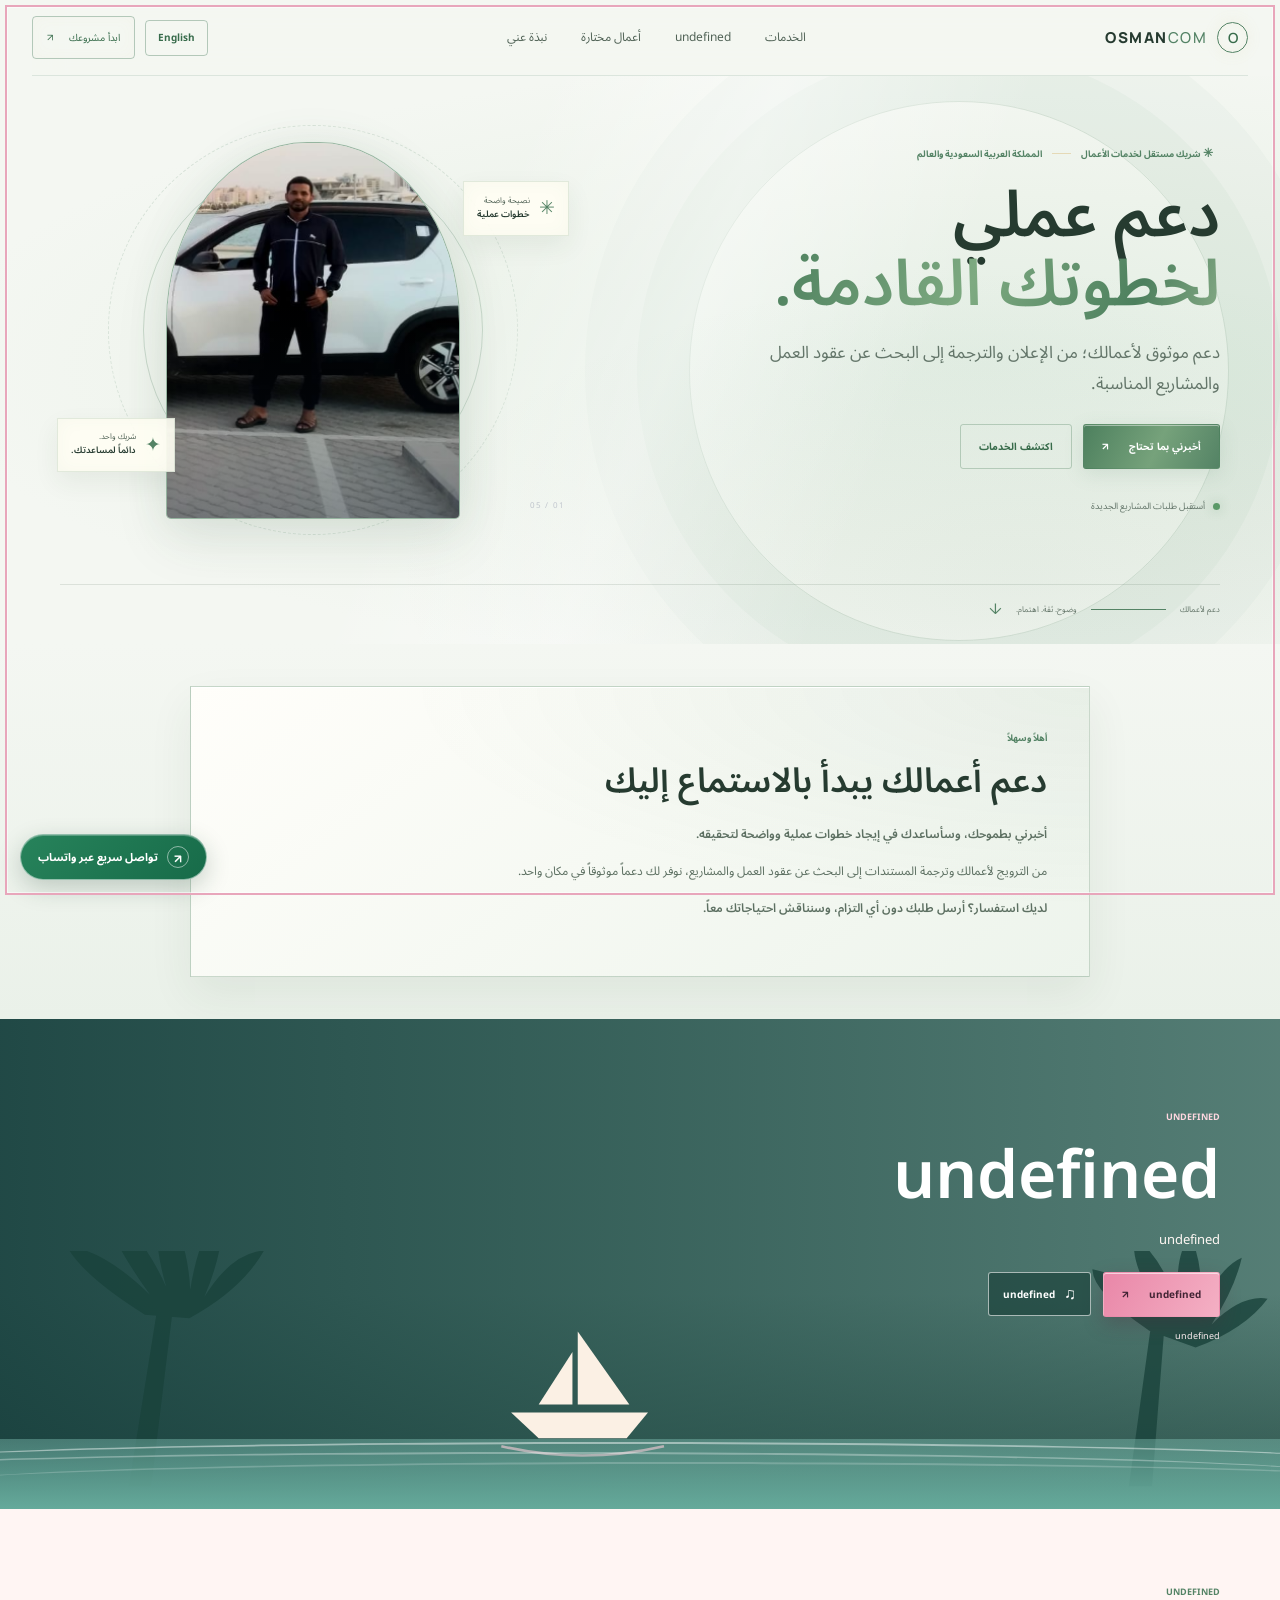
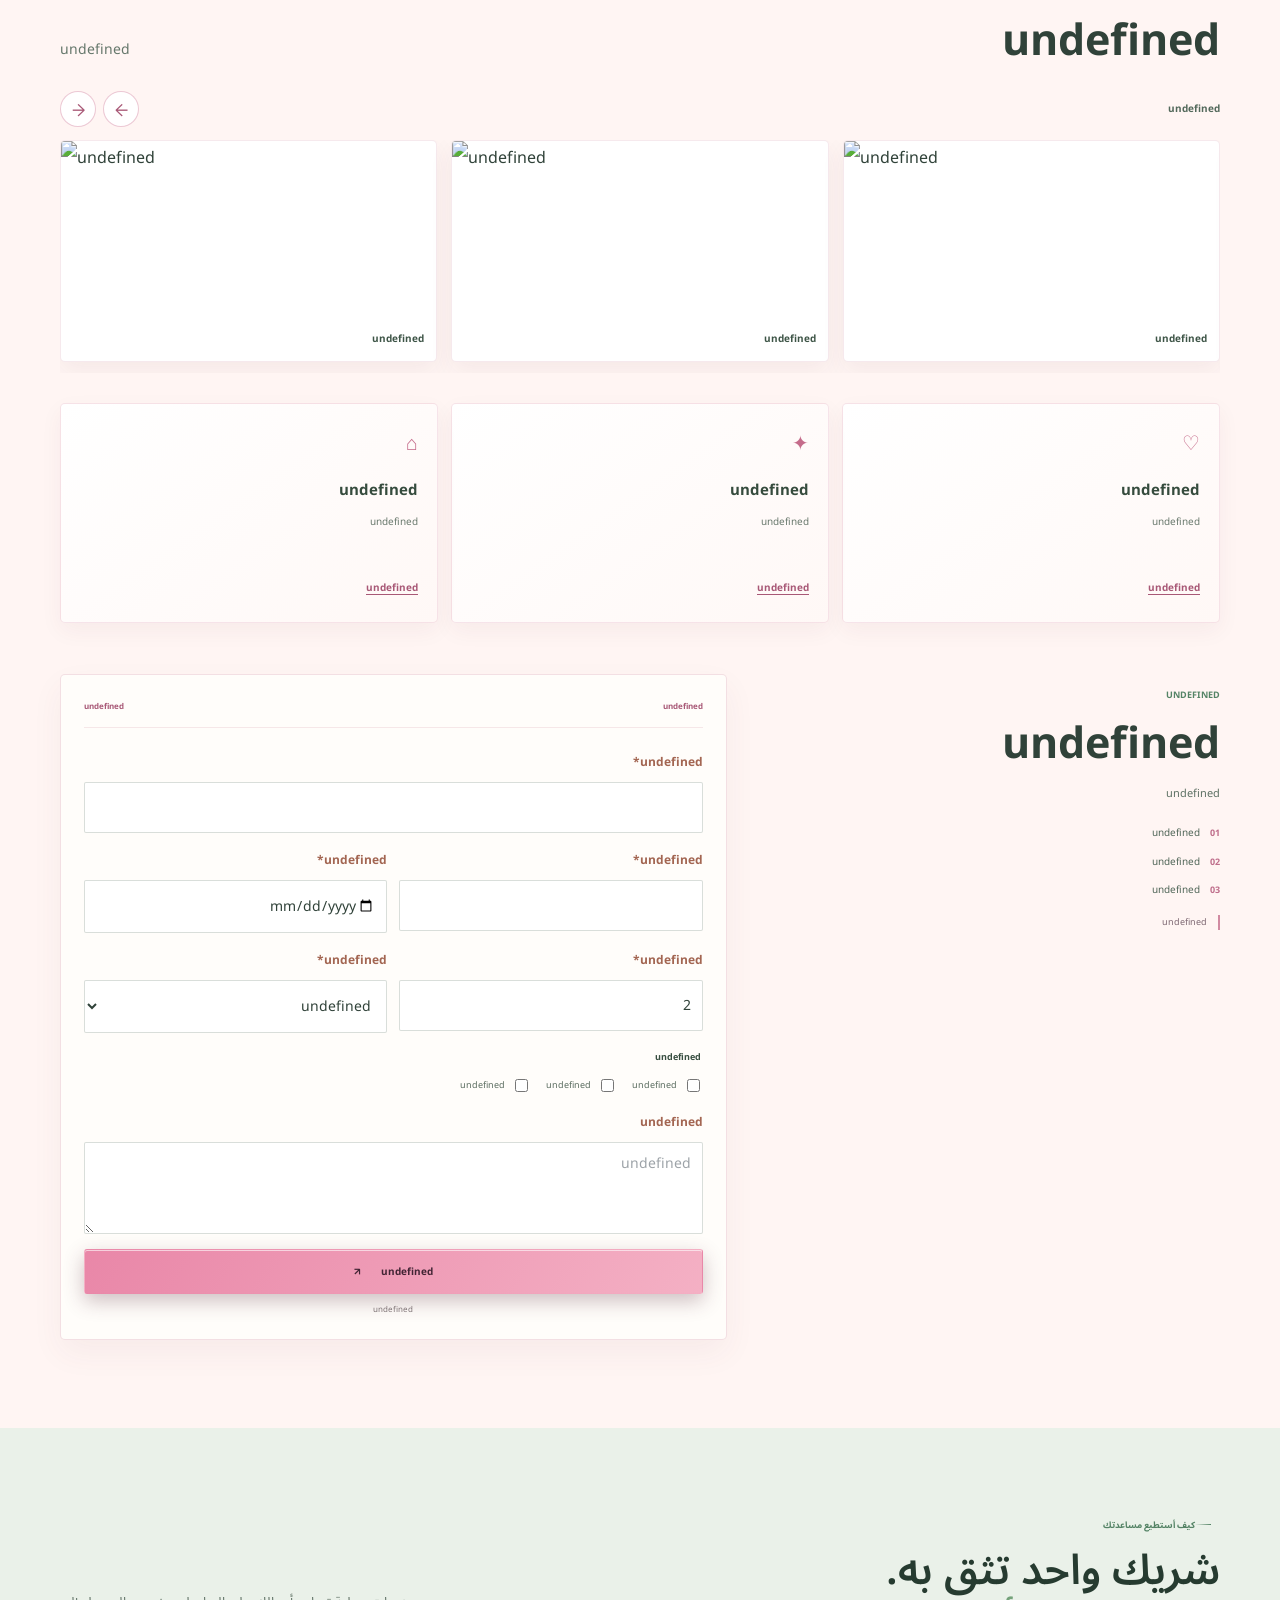
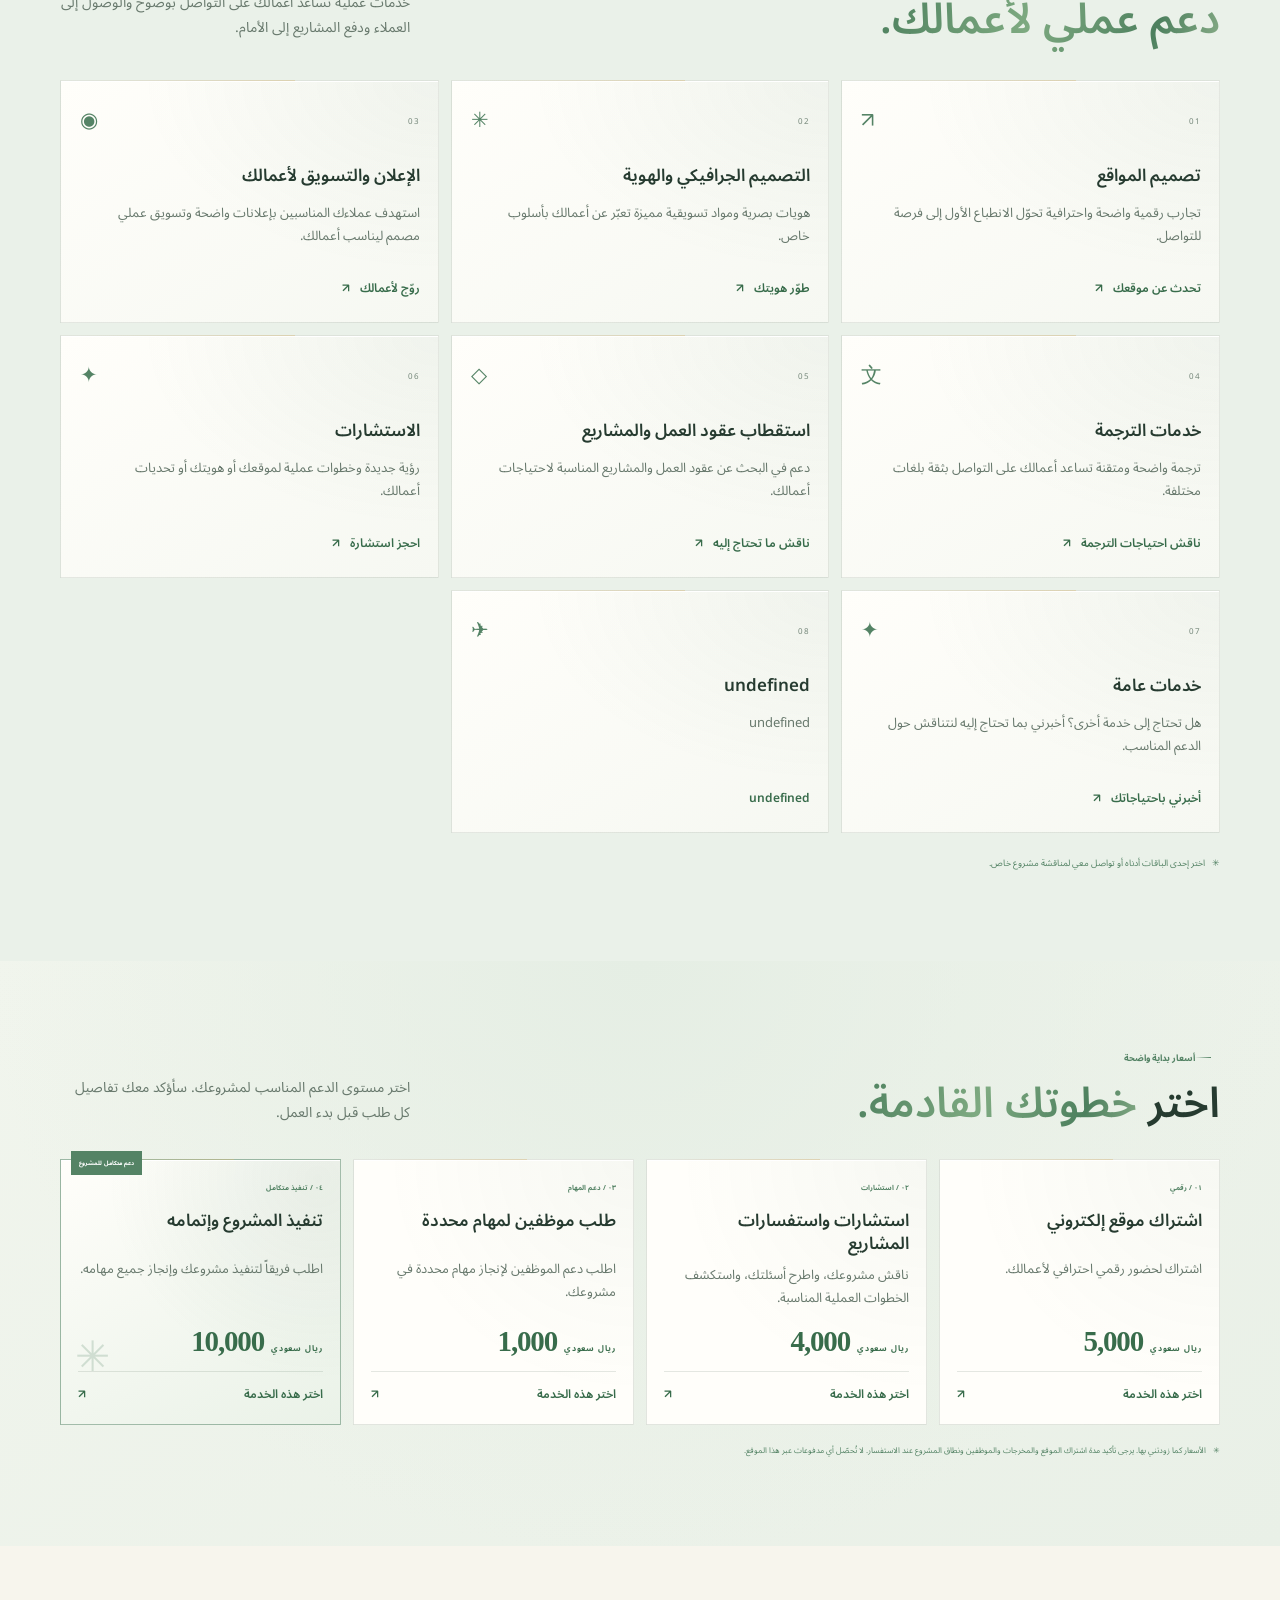
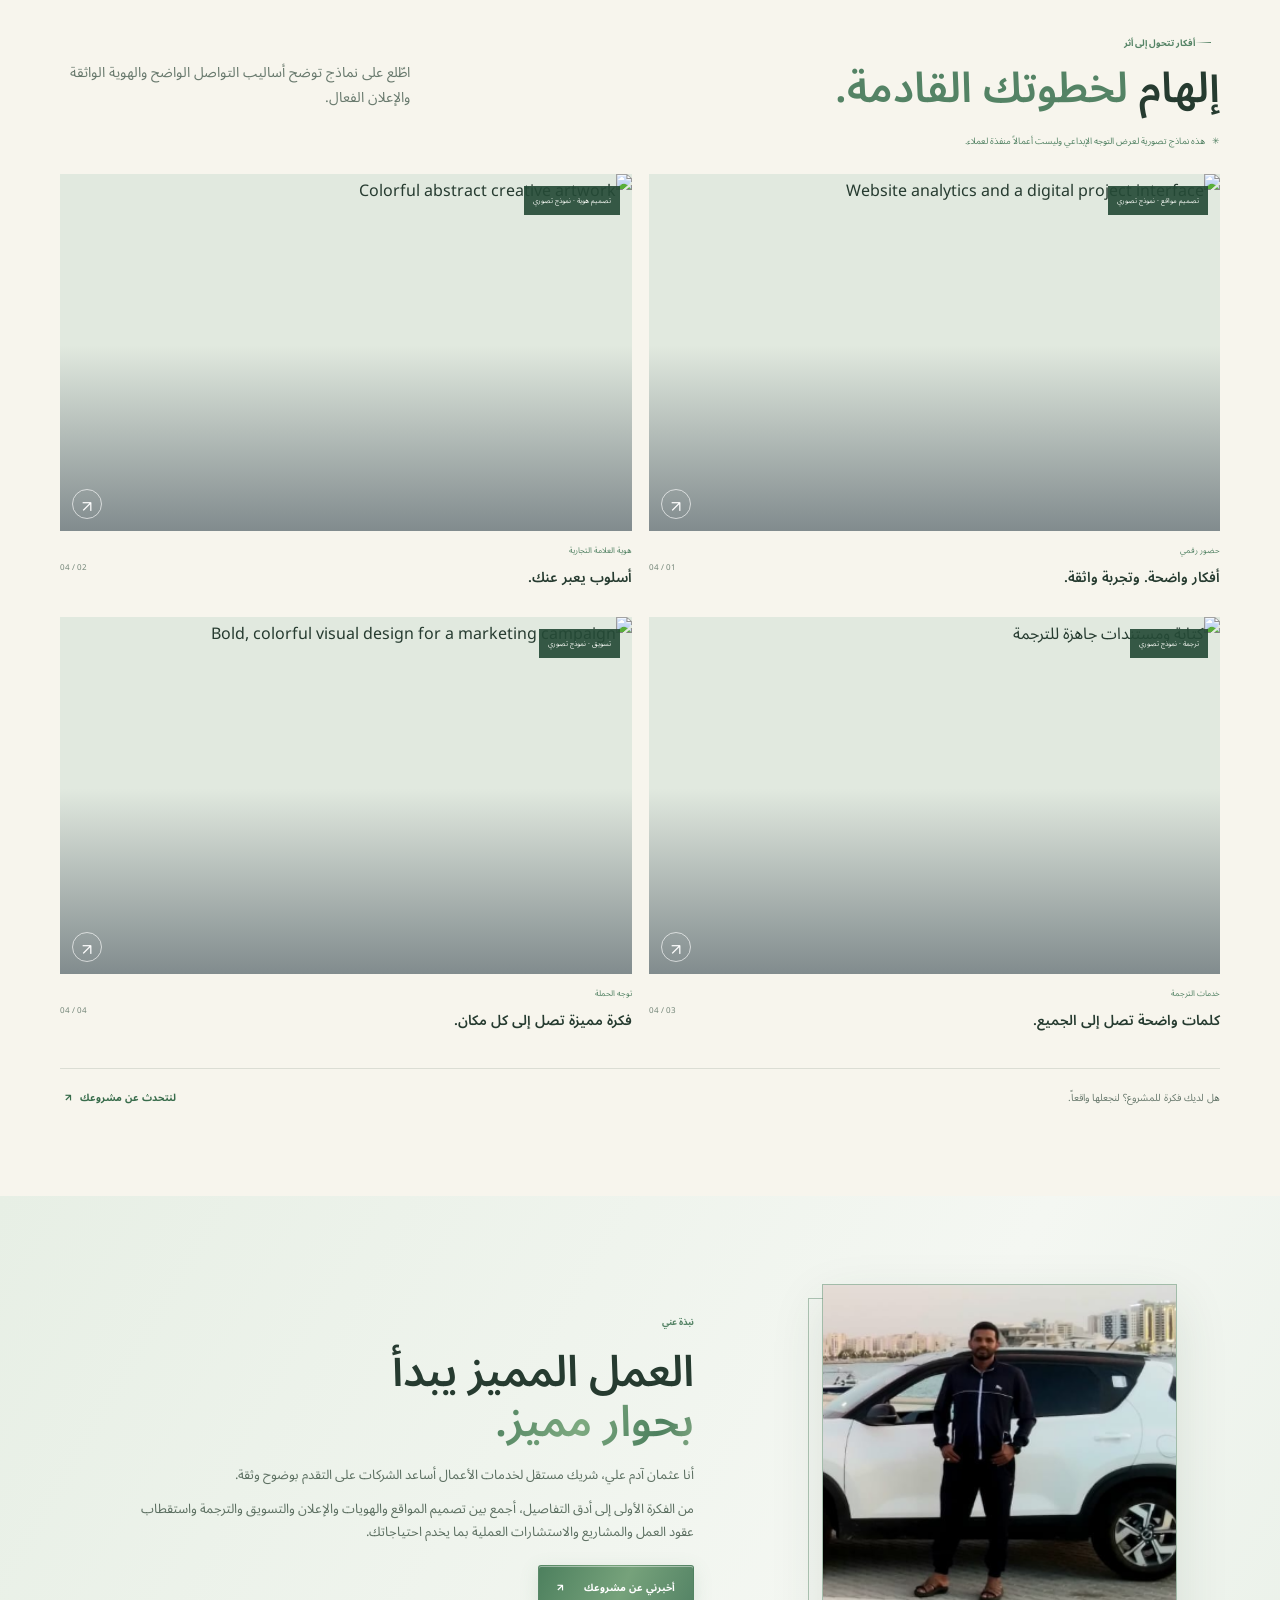
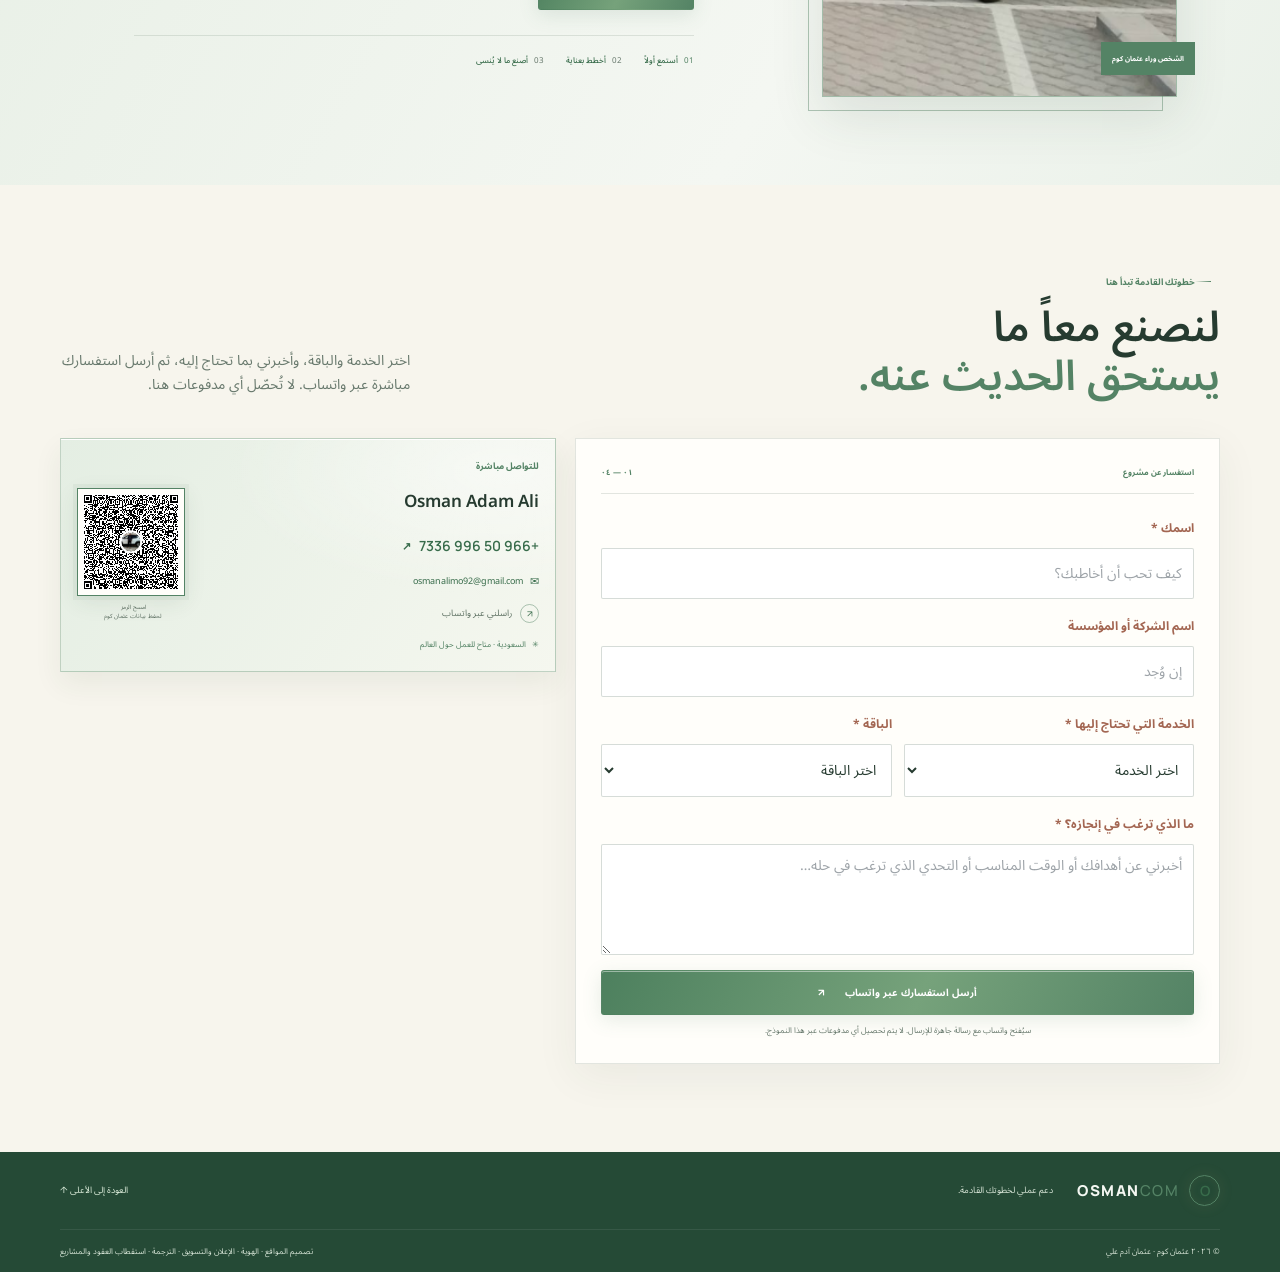
==== business-travel.html @ 82f258a9 "Modernize OSMANCOM creative-services site Publish the creative-services page as the main site, add r" ====
<!DOCTYPE html>
<html lang="en" dir="ltr">
<head>
  <meta charset="UTF-8">
  <meta name="viewport" content="width=device-width, initial-scale=1">
  <meta name="theme-color" content="#f4f7f2">
  <meta name="description" content="OSMANCOM offers business support and travel planning, including advertising, translation, travel tickets, hotel reservations, and guided tours." id="page-description">
  <meta property="og:type" content="website">
  <meta property="og:url" content="https://osmanalimo92-coder.github.io/osmancom/">
  <meta property="og:title" content="OSMANCOM — Practical support for your business" id="page-og-title">
  <meta property="og:description" content="Business support and travel planning from OSMANCOM, including travel tickets, hotel reservations, and guided tours." id="page-og-description">
  <meta property="og:image" content="https://osmanalimo92-coder.github.io/osmancom/assets/osman-adam-ali.png">
  <meta name="twitter:card" content="summary_large_image">
  <meta name="twitter:title" content="OSMANCOM — Practical support for your business" id="page-twitter-title">
  <meta name="twitter:description" content="Friendly, reliable business support — from advertising and translation to project sourcing." id="page-twitter-description">
  <link rel="canonical" href="https://osmanalimo92-coder.github.io/osmancom/">
  <title id="page-title">OSMANCOM — Practical support for your business</title>
  <link rel="preconnect" href="https://fonts.googleapis.com">
  <link rel="preconnect" href="https://fonts.gstatic.com" crossorigin>
  <link href="https://fonts.googleapis.com/css2?family=DM+Sans:wght@400;500;600;700&family=Manrope:wght@400;500;600;700;800&family=Noto+Sans+Arabic:wght@400;500;600;700;800&display=swap" rel="stylesheet">
  <link rel="stylesheet" href="styles.css">
  <script src="assets/qrcode-generator.js" defer></script>
  <script src="app.js" defer></script>
  <script type="application/ld+json">
    {
      "@context": "https://schema.org",
      "@type": "ProfessionalService",
      "name": "OSMANCOM",
      "url": "https://osmanalimo92-coder.github.io/osmancom/",
      "image": "https://osmanalimo92-coder.github.io/osmancom/assets/osman-adam-ali.png",
      "telephone": "+966509967336",
      "email": "osmanalimo92@gmail.com",
      "areaServed": ["Saudi Arabia", "Worldwide"],
      "availableLanguage": ["English", "Arabic"],
      "serviceType": ["Website design", "Brand design", "Advertising and marketing", "Translation", "Employment contract and project sourcing", "Business consulting", "Travel planning, tickets, hotel reservations, and guided tours"]
    }
  </script>
</head>
<body class="business-site">
  <header class="site-header">
    <a class="brand" href="#home" aria-label="OSMANCOM home">
      <span class="brand-mark" aria-hidden="true">O</span>
      <span>OSMAN<span class="brand-light">COM</span></span>
    </a>
    <nav class="main-nav" aria-label="Main navigation">
      <a href="#services" data-i18n="nav-services">Services</a>
      <a href="#tourism" data-i18n="nav-tourism">Tourism</a>
      <a href="#work" data-i18n="nav-work">Selected work</a>
      <a href="#about" data-i18n="nav-about">About</a>
    </nav>
    <div class="header-actions">
      <button class="language-toggle" id="language-toggle" type="button" lang="ar" aria-label="عرض الموقع باللغة العربية">العربية</button>
      <a class="header-cta" href="#contact"><span data-i18n="nav-cta">Start a project</span> <span aria-hidden="true">↗</span></a>
    </div>
  </header>

  <main>
    <section class="hero" id="home">
      <div class="hero-glow" aria-hidden="true"></div>
      <div class="hero-inner page-width">
        <div class="hero-copy">
          <p class="eyebrow"><span class="eyebrow-star" aria-hidden="true">✳</span> <span data-i18n="hero-eyebrow">Independent business services partner <span class="eyebrow-divider"></span> Saudi Arabia &amp; worldwide</span></p>
          <h1 data-i18n="hero-title">Practical support<br>for your <span>next move.</span></h1>
          <p class="hero-description" data-i18n="hero-description">Friendly, reliable support for your business — from advertising and translation to finding the right contracts and projects.</p>
          <div class="hero-actions">
            <a class="button button-gold" href="#contact"><span data-i18n="hero-primary">Tell me what you need</span> <span aria-hidden="true">↗</span></a>
            <a class="button button-outline" href="#services" data-i18n="hero-secondary">View services</a>
          </div>
          <div class="hero-availability"><span class="availability-dot"></span> <span data-i18n="hero-availability">Taking enquiries for new projects</span></div>
        </div>
        <div class="hero-visual">
          <div class="hero-orbit orbit-one" aria-hidden="true"></div>
          <div class="hero-orbit orbit-two" aria-hidden="true"></div>
          <div class="portrait-frame">
            <img src="assets/osman-adam-ali.png" alt="Osman Adam Ali, business services consultant" data-i18n-attr="alt:portrait-alt">
          </div>
          <div class="visual-label label-top"><span class="label-icon">✳</span><span data-i18n="visual-strategy">Clear advice<br><strong>Practical steps</strong></span></div>
          <div class="visual-label label-bottom"><span class="label-icon">✦</span><span data-i18n="visual-partner">One partner.<br><strong>Here to help.</strong></span></div>
          <span class="visual-index" aria-hidden="true">01 / 05</span>
        </div>
      </div>
      <div class="hero-bottom page-width"><span data-i18n="hero-foot-left">HELP FOR YOUR BUSINESS</span><span class="hero-bottom-line"></span><span data-i18n="hero-foot-right">CLEAR. RELIABLE. PERSONAL.</span><a href="#services" aria-label="Scroll to services" data-i18n-attr="aria-label:scroll-services">↓</a></div>
    </section>

    <section class="welcome-section section-pad" aria-labelledby="welcome-title">
      <div class="page-width">
        <div class="welcome-card">
          <p class="eyebrow eyebrow-light" data-i18n="welcome-eyebrow">A warm welcome</p>
          <h2 id="welcome-title" data-i18n="welcome-title">Business support that starts with listening</h2>
          <p class="welcome-lead" data-i18n="welcome-lead">Tell me where you want to go. I’ll help you find a clear, practical way forward.</p>
          <p data-i18n="welcome-paragraph-one">From promoting your business and translating documents to sourcing employment contracts and projects, you can get dependable support in one place.</p>
          <p class="welcome-closing" data-i18n="welcome-closing">Have a question? Send a no-obligation enquiry and we’ll talk through what you need.</p>
        </div>
      </div>
    </section>

    <section class="tourism-section" id="tourism">
      <div class="tourism-cover">
        <div class="tourism-cover-content page-width">
          <p class="eyebrow" data-i18n="tour-eyebrow">A little more sunshine</p>
          <h2 data-i18n="tour-title">Your next escape,<br><span>beautifully planned.</span></h2>
          <p data-i18n="tour-intro">Explore travel support for tickets, hotel stays, local guides, and thoughtful trips for couples, friends, and families.</p>
          <div class="tourism-cover-actions">
            <a class="button button-tour" href="#tour-booking"><span data-i18n="tour-book-cta">Plan a trip</span><span aria-hidden="true">↗</span></a>
            <button class="sound-toggle" id="sound-toggle" type="button" aria-pressed="false" aria-label="Turn on gentle sea and bird sounds" data-i18n-attr="aria-label:sound-on-label">
              <span class="sound-icon" aria-hidden="true">♫</span><span data-i18n="sound-on">Play gentle sounds</span>
            </button>
          </div>
          <p class="sound-note" data-i18n="sound-note">Sound is optional and starts only when you choose to play it.</p>
        </div>
        <svg class="coast-scene" viewBox="0 0 1440 310" role="img" aria-label="A warm tropical beach with palm trees and a gently floating boat" data-i18n-attr="aria-label:coast-alt" preserveAspectRatio="xMidYMax slice">
          <g class="coast-palms">
            <path d="M145 310 177 110l17 4-24 196zm18-193Q94 74 75 40q42 4 94 55-50-70-49-96 41 28 67 87-19-67-4-98 28 42 31 101 11-68 36-87 3 40-20 95 31-50 67-52-25 44-84 76z"/>
            <path d="m1270 310 25-182 15 2-14 180zm23-175q-64-43-64-69 39 7 74 46-35-61-25-82 33 28 48 81-6-60 13-83 18 40 9 88 23-52 49-63-8 35-34 75 34-34 63-29-25 34-81 55z"/>
          </g>
          <g class="coast-boat">
            <path d="M575 227h154l-24 29h-99z"/>
            <path d="M650 218v-82l58 82z"/>
            <path d="M644 218v-59l-38 59z"/>
            <path d="M564 265q91 21 183 0" fill="none" stroke="currentColor" stroke-width="3"/>
          </g>
        </svg>
        <div class="coast-waves" aria-hidden="true"><span></span><span></span><span></span></div>
      </div>

      <div class="page-width tourism-content">
        <div class="tourism-heading">
          <div><p class="eyebrow eyebrow-light" data-i18n="tour-gallery-eyebrow">Find your kind of getaway</p><h2 data-i18n="tour-gallery-title">Places to <span>look forward to.</span></h2></div>
          <p class="section-intro" data-i18n="tour-gallery-intro">Browse a few travel inspirations, then tell us what you would like included in your trip.</p>
        </div>
        <div class="tour-gallery-controls">
          <span class="tour-gallery-hint" data-i18n="tour-gallery-hint">Browse travel inspiration</span>
          <div>
            <button class="gallery-control" type="button" data-gallery-direction="-1" aria-label="Show previous travel photos" data-i18n-attr="aria-label:tour-gallery-previous">←</button>
            <button class="gallery-control" type="button" data-gallery-direction="1" aria-label="Show next travel photos" data-i18n-attr="aria-label:tour-gallery-next">→</button>
          </div>
        </div>
        <div class="tour-gallery-track" id="tour-gallery" aria-label="Travel photo gallery" data-i18n-attr="aria-label:tour-gallery-label" tabindex="0" dir="ltr">
          <figure class="tour-photo-card">
            <img src="assets/tour-beach.jpg" alt="A quiet tropical beach at golden hour" data-i18n-attr="alt:tour-photo-beach" loading="lazy">
            <figcaption data-i18n="tour-photo-caption-beach">Golden-hour coastlines</figcaption>
          </figure>
          <figure class="tour-photo-card">
            <img src="assets/tour-hotel.jpg" alt="A resort hotel surrounded by palm trees" data-i18n-attr="alt:tour-photo-hotel" loading="lazy">
            <figcaption data-i18n="tour-photo-caption-hotel">Relaxing hotel stays</figcaption>
          </figure>
          <figure class="tour-photo-card">
            <img src="assets/tour-guide.jpg" alt="Travelers exploring a scenic destination" data-i18n-attr="alt:tour-photo-guide" loading="lazy">
            <figcaption data-i18n="tour-photo-caption-guide">Guided local discoveries</figcaption>
          </figure>
          <figure class="tour-photo-card">
            <img src="assets/tour-family.jpg" alt="A sunny beach with a small sailboat and palm trees" data-i18n-attr="alt:tour-photo-boat" loading="lazy">
            <figcaption data-i18n="tour-photo-caption-boat">Sea, boats &amp; open skies</figcaption>
          </figure>
        </div>

        <div class="tour-package-grid">
          <article class="tour-package-card"><span aria-hidden="true">♡</span><h3 data-i18n="tour-package-honeymoon">Honeymoon escapes</h3><p data-i18n="tour-package-honeymoon-description">A special trip for two, with hotel and experience options to discuss.</p><button type="button" data-tour-package="honeymoon" data-i18n="tour-package-choose">Plan this trip</button></article>
          <article class="tour-package-card"><span aria-hidden="true">✦</span><h3 data-i18n="tour-package-youth">Youth group adventures</h3><p data-i18n="tour-package-youth-description">Group-friendly ideas for shared outings, stays, and guided activities.</p><button type="button" data-tour-package="youth" data-i18n="tour-package-choose">Plan this trip</button></article>
          <article class="tour-package-card"><span aria-hidden="true">⌂</span><h3 data-i18n="tour-package-family">Family holidays</h3><p data-i18n="tour-package-family-description">Flexible travel ideas with the right tickets, stays, and local support.</p><button type="button" data-tour-package="family" data-i18n="tour-package-choose">Plan this trip</button></article>
        </div>

        <div class="tour-booking-layout" id="tour-booking">
          <div class="tour-booking-copy">
            <p class="eyebrow eyebrow-light" data-i18n="tour-booking-eyebrow">Your trip, your way</p>
            <h2 data-i18n="tour-booking-title">Start a travel<br><span>booking request.</span></h2>
            <p data-i18n="tour-booking-description">Ask about travel tickets, hotel reservations, and a local tour guide. Share your dates and preferences so we can discuss the right options.</p>
            <ol class="tour-confirmation-steps">
              <li><span>01</span><span data-i18n="tour-step-one">Send your trip request through WhatsApp.</span></li>
              <li><span>02</span><span data-i18n="tour-step-two">We discuss availability, options, and the total price.</span></li>
              <li><span>03</span><span data-i18n="tour-step-three">Your booking is confirmed directly after details are agreed.</span></li>
            </ol>
            <p class="tour-confirmation-note" data-i18n="tour-confirmation-note">Sending this request does not book or charge anything. Confirmation comes after availability and details are agreed.</p>
          </div>
          <form class="tour-booking-form" id="tour-booking-form">
            <div class="form-topline"><span data-i18n="tour-form-title">TRAVEL BOOKING REQUEST</span><span data-i18n="tour-form-step">01 — 03</span></div>
            <label class="field-label"><span data-i18n="tour-name">Your name</span><span>*</span><input name="name" type="text" autocomplete="name" maxlength="80" required></label>
            <div class="form-row">
              <label class="field-label"><span data-i18n="tour-destination">Where would you like to go?</span><span>*</span><input name="destination" type="text" maxlength="100" required></label>
              <label class="field-label"><span data-i18n="tour-date">Preferred travel date</span><span>*</span><input name="date" type="date" required></label>
            </div>
            <div class="form-row">
              <label class="field-label"><span data-i18n="tour-travelers">Number of travelers</span><span>*</span><input name="travelers" type="number" min="1" max="100" value="2" required></label>
              <label class="field-label"><span data-i18n="tour-package-label">Trip type</span><span>*</span>
                <select name="tripType" id="tour-trip-type" required>
                  <option value="" selected disabled data-i18n="tour-package-placeholder">Choose a trip type</option>
                  <option value="honeymoon" data-i18n="tour-package-honeymoon">Honeymoon escapes</option>
                  <option value="youth" data-i18n="tour-package-youth">Youth group adventures</option>
                  <option value="family" data-i18n="tour-package-family">Family holidays</option>
                  <option value="custom" data-i18n="tour-package-custom">Other / custom trip</option>
                </select>
              </label>
            </div>
            <fieldset class="tour-options">
              <legend data-i18n="tour-options-title">What would you like help arranging?</legend>
              <label><input type="checkbox" name="extras" value="tickets"><span data-i18n="tour-option-tickets">Travel tickets</span></label>
              <label><input type="checkbox" name="extras" value="hotel"><span data-i18n="tour-option-hotel">Hotel reservation</span></label>
              <label><input type="checkbox" name="extras" value="guide"><span data-i18n="tour-option-guide">Tour guide</span></label>
            </fieldset>
            <label class="field-label"><span data-i18n="tour-notes-label">Anything else we should know?</span><textarea name="notes" rows="3" maxlength="1000" data-i18n-attr="placeholder:tour-notes-placeholder"></textarea></label>
            <button class="button button-tour tour-submit" type="submit"><span data-i18n="tour-submit">Prepare my trip request</span><span aria-hidden="true">↗</span></button>
            <p class="tour-form-disclaimer" data-i18n="tour-form-disclaimer">No payment is taken here. Your trip is not confirmed until availability and arrangements are agreed directly.</p>
            <div class="tour-booking-status" id="tour-booking-status" role="status" aria-live="polite" hidden>
              <p data-i18n="tour-request-ready">Your request is ready. Continue in WhatsApp and send your message; we will confirm availability and details with you.</p>
              <a id="tour-whatsapp-link" href="#" target="_blank" rel="noopener noreferrer" hidden data-i18n="tour-open-whatsapp">Open WhatsApp to send request</a>
            </div>
          </form>
        </div>
      </div>
    </section>

    <section class="services-section section-pad" id="services">
      <div class="page-width">
        <div class="section-heading">
          <div><p class="eyebrow eyebrow-light" data-i18n="services-eyebrow">How I can help</p><h2 data-i18n="services-title">One trusted partner.<br><span>Practical business support.</span></h2></div>
          <p class="section-intro" data-i18n="services-intro">Practical services to help your business communicate clearly, reach customers, and move projects forward.</p>
        </div>
        <div class="service-grid">
          <article class="service-card service-featured">
            <span class="service-number">01</span><span class="service-icon" aria-hidden="true">↗</span>
            <h3 data-i18n="service-web-title">Website design</h3><p data-i18n="service-web-description">Clear, confident digital experiences that turn your first impression into a reason to get in touch.</p>
            <a href="#contact" class="service-link" data-service-link="Website design"><span data-i18n="service-web-link">Discuss your website</span> <span>↗</span></a>
          </article>
          <article class="service-card">
            <span class="service-number">02</span><span class="service-icon" aria-hidden="true">✳</span>
            <h3 data-i18n="service-brand-title">Graphic &amp; brand design</h3><p data-i18n="service-brand-description">Distinctive visual identities and campaign assets that make your business feel unmistakably yours.</p>
            <a href="#contact" class="service-link" data-service-link="Graphic & brand design"><span data-i18n="service-brand-link">Shape your brand</span> <span>↗</span></a>
          </article>
          <article class="service-card">
            <span class="service-number">03</span><span class="service-icon" aria-hidden="true">◉</span>
            <h3 data-i18n="service-marketing-title">Advertising &amp; marketing</h3><p data-i18n="service-marketing-description">Reach the right customers with clear advertising and practical marketing tailored to your business.</p>
            <a href="#contact" class="service-link" data-service-link="Advertising & marketing"><span data-i18n="service-marketing-link">Promote your business</span> <span>↗</span></a>
          </article>
          <article class="service-card">
            <span class="service-number">04</span><span class="service-icon" aria-hidden="true">文</span>
            <h3 data-i18n="service-translation-title">Translation services</h3><p data-i18n="service-translation-description">Clear, careful translation to help your business communicate confidently across languages.</p>
            <a href="#contact" class="service-link" data-service-link="Translation services"><span data-i18n="service-translation-link">Discuss translation</span> <span>↗</span></a>
          </article>
          <article class="service-card">
            <span class="service-number">05</span><span class="service-icon" aria-hidden="true">◇</span>
            <h3 data-i18n="service-sourcing-title">Employment &amp; project sourcing</h3><p data-i18n="service-sourcing-description">Get support sourcing employment contracts and suitable projects for your business needs.</p>
            <a href="#contact" class="service-link" data-service-link="Employment & project sourcing"><span data-i18n="service-sourcing-link">Discuss what you need</span> <span>↗</span></a>
          </article>
          <article class="service-card">
            <span class="service-number">06</span><span class="service-icon" aria-hidden="true">✦</span>
            <h3 data-i18n="service-consulting-title">Consulting</h3><p data-i18n="service-consulting-description">A fresh perspective and practical next steps for your website, brand, or business challenge.</p>
            <a href="#contact" class="service-link" data-service-link="Consulting"><span data-i18n="service-consulting-link">Book a conversation</span> <span>↗</span></a>
          </article>
          <article class="service-card">
            <span class="service-number">07</span><span class="service-icon" aria-hidden="true">✦</span>
            <h3 data-i18n="service-general-title">General services</h3><p data-i18n="service-general-description">Have a different requirement? Tell me what you need and we can discuss the right support.</p>
            <a href="#contact" class="service-link" data-service-link="General services"><span data-i18n="service-general-link">Ask about your needs</span> <span>↗</span></a>
          </article>
          <article class="service-card">
            <span class="service-number">08</span><span class="service-icon" aria-hidden="true">✈</span>
            <h3 data-i18n="service-tourism-title">Travel &amp; tourism</h3><p data-i18n="service-tourism-description">Ask about travel tickets, hotel reservations, guided tours, and trip packages for couples, youth groups, and families.</p>
            <a href="#tour-booking" class="service-link" data-service-link="Travel & tourism" data-i18n="service-tourism-link">Plan a trip ↗</a>
          </article>
        </div>
        <p class="services-note"><span>✳</span> <span data-i18n="services-note">Choose a service package below, or get in touch about a custom project.</span></p>
      </div>
    </section>

    <section class="pricing-section section-pad" id="pricing">
      <div class="page-width">
        <div class="section-heading pricing-heading">
          <div><p class="eyebrow eyebrow-light" data-i18n="pricing-eyebrow">Straightforward starting prices</p><h2 data-i18n="pricing-title">Choose your <span>next step.</span></h2></div>
          <p class="section-intro" data-i18n="pricing-intro">Pick the level of support that suits your project. Every enquiry is confirmed with you before any work begins.</p>
        </div>
        <div class="pricing-grid">
          <article class="pricing-card">
            <span class="pricing-number" data-i18n="pricing-type-web">01 / DIGITAL</span>
            <h3 data-i18n="package-website">Website subscription</h3>
            <p data-i18n="pricing-description-web">A subscription for a professional online presence for your business.</p>
            <div class="pricing-amount"><span data-i18n="currency">SAR</span><strong>5,000</strong></div>
            <a class="pricing-link" href="#contact" data-package="website"><span data-i18n="pricing-select">Choose this service</span> <span aria-hidden="true">↗</span></a>
          </article>
          <article class="pricing-card">
            <span class="pricing-number" data-i18n="pricing-type-consult">02 / GUIDANCE</span>
            <h3 data-i18n="package-consultation">Project consultation &amp; inquiries</h3>
            <p data-i18n="pricing-description-consult">Discuss your project, ask questions, and explore a practical way forward.</p>
            <div class="pricing-amount"><span data-i18n="currency">SAR</span><strong>4,000</strong></div>
            <a class="pricing-link" href="#contact" data-package="consultation"><span data-i18n="pricing-select">Choose this service</span> <span aria-hidden="true">↗</span></a>
          </article>
          <article class="pricing-card">
            <span class="pricing-number" data-i18n="pricing-type-staff">03 / TASK SUPPORT</span>
            <h3 data-i18n="package-staff">Request staff for specific tasks</h3>
            <p data-i18n="pricing-description-staff">Request staff support to complete specific tasks for your project.</p>
            <div class="pricing-amount"><span data-i18n="currency">SAR</span><strong>1,000</strong></div>
            <a class="pricing-link" href="#contact" data-package="staff"><span data-i18n="pricing-select">Choose this service</span> <span aria-hidden="true">↗</span></a>
          </article>
          <article class="pricing-card pricing-card-featured">
            <span class="pricing-badge" data-i18n="pricing-badge">FULL PROJECT SUPPORT</span>
            <span class="pricing-number" data-i18n="pricing-type-execution">04 / END TO END</span>
            <h3 data-i18n="package-execution">Project execution &amp; completion</h3>
            <p data-i18n="pricing-description-execution">Request a team to execute your project and complete its tasks.</p>
            <div class="pricing-amount"><span data-i18n="currency">SAR</span><strong>10,000</strong></div>
            <a class="pricing-link" href="#contact" data-package="execution"><span data-i18n="pricing-select">Choose this service</span> <span aria-hidden="true">↗</span></a>
          </article>
        </div>
        <p class="pricing-note"><span aria-hidden="true">✳</span> <span data-i18n="pricing-note">Prices are shown as provided. Confirm the website subscription term, deliverables, staffing, and project scope when enquiring. No payment is collected on this website.</span></p>
      </div>
    </section>

    <section class="work-section section-pad" id="work">
      <div class="page-width">
        <div class="section-heading work-heading">
          <div><p class="eyebrow" data-i18n="work-eyebrow">Ideas in action</p><h2 data-i18n="work-title">A little inspiration for <span>your next move.</span></h2></div>
          <p class="section-intro" data-i18n="work-intro">Explore a few sample directions for clear communication, confident branding, and effective advertising.</p>
        </div>
        <p class="concept-note"><span aria-hidden="true">✳</span> <span data-i18n="work-note">Concept studies to show creative direction; not presented as commissioned client work.</span></p>
        <div class="work-grid">
          <article class="work-card work-wide">
            <a class="work-image work-image-web" href="#contact" aria-label="Discuss a website design concept" data-i18n-attr="aria-label:work-label-web">
              <img src="https://images.unsplash.com/photo-1460925895917-afdab827c52f?auto=format&fit=crop&w=1100&q=85" alt="Website analytics and a digital project interface" loading="lazy">
              <span class="work-tag" data-i18n="work-tag-web">WEB DESIGN · CONCEPT</span><span class="work-image-arrow" aria-hidden="true">↗</span>
            </a>
            <div class="work-caption"><div><p data-i18n="work-category-web">Digital presence</p><h3 data-i18n="work-title-web">Clear ideas. Confident experience.</h3></div><span>01 / 04</span></div>
          </article>
          <article class="work-card">
            <a class="work-image work-image-brand" href="#contact" aria-label="Discuss a graphic and brand design concept" data-i18n-attr="aria-label:work-label-brand">
              <img src="https://images.unsplash.com/photo-1541701494587-cb58502866ab?auto=format&fit=crop&w=850&q=85" alt="Colorful abstract creative artwork" loading="lazy">
              <span class="work-tag" data-i18n="work-tag-brand">BRAND DESIGN · CONCEPT</span><span class="work-image-arrow" aria-hidden="true">↗</span>
            </a>
            <div class="work-caption"><div><p data-i18n="work-category-brand">Brand identity</p><h3 data-i18n="work-title-brand">A look all your own.</h3></div><span>02 / 04</span></div>
          </article>
          <article class="work-card">
            <a class="work-image work-image-translation" href="#contact" aria-label="Discuss translation services" data-i18n-attr="aria-label:work-label-translation">
              <img src="https://images.unsplash.com/photo-1455390582262-044cdead277a?auto=format&fit=crop&w=850&q=85" alt="Writing and documents prepared for translation" data-i18n-attr="alt:work-image-alt-translation" loading="lazy">
              <span class="work-tag" data-i18n="work-tag-translation">TRANSLATION · CONCEPT</span><span class="work-image-arrow" aria-hidden="true">↗</span>
            </a>
            <div class="work-caption"><div><p data-i18n="work-category-translation">Translation services</p><h3 data-i18n="work-title-translation">Words that travel clearly.</h3></div><span>03 / 04</span></div>
          </article>
          <article class="work-card work-wide work-marketing">
            <a class="work-image work-image-marketing" href="#contact" aria-label="Discuss a marketing campaign concept" data-i18n-attr="aria-label:work-label-marketing">
              <img src="https://images.unsplash.com/photo-1558655146-9f40138edfeb?auto=format&fit=crop&w=1100&q=85" alt="Bold, colorful visual design for a marketing campaign" loading="lazy">
              <span class="work-tag" data-i18n="work-tag-marketing">MARKETING · CONCEPT</span><span class="work-image-arrow" aria-hidden="true">↗</span>
            </a>
            <div class="work-caption"><div><p data-i18n="work-category-marketing">Campaign direction</p><h3 data-i18n="work-title-marketing">One good idea. Everywhere it needs to be.</h3></div><span>04 / 04</span></div>
          </article>
        </div>
        <div class="work-cta"><p data-i18n="work-cta">Have a brief in mind? Let’s make it happen.</p><a class="text-link" href="#contact"><span data-i18n="work-cta-link">Let’s talk about your project</span> <span aria-hidden="true">↗</span></a></div>
      </div>
    </section>

    <section class="about-section section-pad" id="about">
      <div class="page-width about-layout">
        <div class="about-photo-wrap">
          <img src="assets/osman-adam-ali.png" alt="Osman Adam Ali" loading="lazy" data-i18n-attr="alt:portrait-name">
          <span class="about-photo-ring" aria-hidden="true"></span>
          <span class="about-photo-caption" data-i18n="about-caption">THE PERSON BEHIND OSMANCOM</span>
        </div>
        <div class="about-copy">
          <p class="eyebrow eyebrow-light" data-i18n="about-eyebrow">A little about me</p>
          <h2 data-i18n="about-title">Good work starts<br>with a <span>good conversation.</span></h2>
          <p data-i18n="about-description-one">I’m Osman Adam Ali — an independent business services partner helping businesses move forward with clarity and confidence.</p>
          <p data-i18n="about-description-two">From the first idea to the final details, I bring website and brand design, advertising and marketing, translation, employment contract and project sourcing, and practical consulting together around your needs.</p>
          <a class="button button-gold" href="#contact"><span data-i18n="about-cta">Tell me what you’re building</span> <span aria-hidden="true">↗</span></a>
          <div class="about-values"><span>01 <b data-i18n="about-value-one">Listen first</b></span><span>02 <b data-i18n="about-value-two">Think it through</b></span><span>03 <b data-i18n="about-value-three">Make it memorable</b></span></div>
        </div>
      </div>
    </section>

    <section class="contact-section section-pad" id="contact">
      <div class="page-width">
        <div class="section-heading contact-heading">
          <div><p class="eyebrow" data-i18n="contact-eyebrow">Your next move starts here</p><h2 data-i18n="contact-title">Let’s make something<br><span>worth talking about.</span></h2></div>
          <p class="section-intro" data-i18n="contact-intro">Choose a service and package, share what you need, and send your enquiry directly on WhatsApp. No payment is collected here.</p>
        </div>
        <div class="contact-layout">
          <form class="project-form" id="project-form">
            <div class="form-topline"><span data-i18n="form-title">PROJECT ENQUIRY</span><span data-i18n="form-step">01 — 04</span></div>
            <label class="field-label"><span data-i18n="form-name">Your name</span> <span>*</span><input name="name" type="text" placeholder="How should I address you?" data-i18n-attr="placeholder:placeholder-name" required maxlength="80" autocomplete="name"></label>
            <label class="field-label"><span data-i18n="form-business">Business or organization</span><input name="business" type="text" placeholder="If you have one" data-i18n-attr="placeholder:placeholder-business" maxlength="100" autocomplete="organization"></label>
            <div class="form-row">
              <label class="field-label"><span data-i18n="form-service">Service you need</span> <span>*</span>
                <select name="service" required>
                  <option value="" selected disabled data-i18n="form-service-option">Choose a service</option>
                  <option value="Website design" data-i18n="service-web-title">Website design</option><option value="Graphic &amp; brand design" data-i18n="service-brand-title">Graphic &amp; brand design</option><option value="Advertising &amp; marketing" data-i18n="service-marketing-title">Advertising &amp; marketing</option><option value="Translation services" data-i18n="service-translation-title">Translation services</option><option value="Employment &amp; project sourcing" data-i18n="service-sourcing-title">Employment &amp; project sourcing</option><option value="Consulting" data-i18n="service-consulting-title">Consulting</option><option value="General services" data-i18n="service-general-title">General services</option><option value="Travel &amp; tourism" data-i18n="service-tourism-title">Travel &amp; tourism</option><option value="A mix of services" data-i18n="service-mix">A mix of services</option>
                </select>
              </label>
              <label class="field-label"><span data-i18n="form-package">Service package</span> <span>*</span>
                <select name="package" id="package-select" required>
                  <option value="" selected disabled data-i18n="form-package-option">Choose a service package</option>
                  <option value="website" data-i18n="package-option-website">Website subscription — SAR 5,000</option>
                  <option value="consultation" data-i18n="package-option-consultation">Project consultation &amp; inquiries — SAR 4,000</option>
                  <option value="staff" data-i18n="package-option-staff">Request staff for specific tasks — SAR 1,000</option>
                  <option value="execution" data-i18n="package-option-execution">Project execution &amp; completion — SAR 10,000</option>
                  <option value="custom" data-i18n="package-option-custom">Other / discuss a custom project</option>
                </select>
              </label>
            </div>
            <p class="package-selection" id="package-selection" aria-live="polite" hidden></p>
            <label class="field-label"><span data-i18n="form-brief">What would you like to make happen?</span> <span>*</span><textarea name="brief" rows="4" placeholder="A little about your goals, timing, or the challenge you want to solve…" data-i18n-attr="placeholder:placeholder-brief" required maxlength="1500"></textarea></label>
            <button class="button button-gold form-submit" type="submit"><span data-i18n="form-submit">Send project enquiry on WhatsApp</span> <span aria-hidden="true">↗</span></button>
            <p class="form-disclaimer" data-i18n="form-disclaimer">This opens WhatsApp with your enquiry ready to send. No payment is collected through this form.</p>
          </form>
          <aside class="contact-aside">
            <div class="contact-profile">
              <div class="contact-details">
                <p class="eyebrow eyebrow-light" data-i18n="contact-direct">Direct line</p>
                <h3>Osman Adam Ali</h3>
                <a class="contact-phone" href="tel:00966509967336">+966 50 996 7336 <span aria-hidden="true">↗</span></a>
                <a class="contact-email" href="mailto:osmanalimo92@gmail.com"><span aria-hidden="true">✉</span> osmanalimo92@gmail.com</a>
                <a class="contact-whatsapp" href="https://wa.me/966509967336" target="_blank" rel="noopener noreferrer"><span class="whatsapp-dot" aria-hidden="true">↗</span> <span data-i18n="contact-whatsapp">Message me on WhatsApp</span></a>
                <p class="contact-location"><span aria-hidden="true">✳</span> <span data-i18n="contact-location">Saudi Arabia · Available worldwide</span></p>
              </div>
              <div class="contact-qr">
              <div class="qr-frame">
                <div class="qr-code" id="contact-qr" role="img" aria-label="QR code contact card"></div>
                <img class="qr-photo" src="assets/osman-adam-ali.png" alt="" aria-hidden="true">
              </div>
                <span class="qr-caption" data-i18n="qr-caption">SCAN TO SAVE<br>OSMANCOM</span>
              </div>
            </div>
          </aside>
        </div>
      </div>
    </section>
  </main>

  <a class="floating-whatsapp" id="floating-whatsapp" href="https://wa.me/966509967336" target="_blank" rel="noopener noreferrer" aria-label="Start a WhatsApp conversation" data-i18n-attr="aria-label:quick-whatsapp-label">
    <span class="floating-whatsapp-icon" aria-hidden="true">↗</span>
    <span data-i18n="quick-whatsapp">Quick WhatsApp</span>
  </a>

  <footer class="site-footer">
    <div class="page-width footer-main">
      <a class="brand" href="#home"><span class="brand-mark" aria-hidden="true">O</span><span>OSMAN<span class="brand-light">COM</span></span></a>
      <p data-i18n="footer-tagline">Practical support for your next step.</p>
      <a class="footer-top" href="#home" data-i18n="footer-top">Back to top ↑</a>
    </div>
    <div class="page-width footer-bottom"><span data-i18n="footer-copyright">© 2026 OSMANCOM · Osman Adam Ali</span><span data-i18n="footer-services">Website design · Brand design · Advertising &amp; marketing · Translation · Sourcing</span></div>
  </footer>
</body>
</html>
---- styles.css ----
:root {
  color-scheme: dark;
  --navy: #08172c;
  --navy-deep: #061225;
  --navy-soft: #0e2038;
  --navy-card: #10233c;
  --gold: #d9b771;
  --gold-bright: #edcf8e;
  --cream: #f3eee3;
  --muted: #9ba7b6;
  --line: #ffffff1a;
  --font-body: "DM Sans", sans-serif;
  --font-display: "Manrope", sans-serif;
}

* { box-sizing: border-box; }
html { scroll-behavior: smooth; scroll-padding-top: 86px; }
body { margin: 0; background: var(--navy); color: var(--cream); font-family: var(--font-body); -webkit-font-smoothing: antialiased; }
button, input, textarea, select { font: inherit; }
a { color: inherit; text-decoration: none; }
button, a, select { -webkit-tap-highlight-color: transparent; }
img { max-width: 100%; }
.page-width { width: min(1160px, calc(100% - 64px)); margin-inline: auto; }
:focus-visible { outline: 2px solid var(--gold-bright); outline-offset: 4px; }

.site-header { width: min(1280px, calc(100% - 64px)); height: 76px; margin: auto; position: sticky; z-index: 6; top: 0; display: flex; align-items: center; justify-content: space-between; border-bottom: 1px solid #d9b77122; background: #08172ceF; backdrop-filter: blur(16px); }
.brand { display: inline-flex; align-items: center; gap: 10px; font: 800 15px var(--font-display); letter-spacing: .1em; white-space: nowrap; }
.brand-mark { width: 31px; height: 31px; display: grid; place-items: center; border: 1px solid var(--gold); border-radius: 50%; color: var(--gold-bright); font: 600 14px var(--font-display); letter-spacing: 0; box-shadow: 0 0 16px #d9b77118, inset 0 0 9px #d9b77112; }
.brand-light { color: var(--gold); font-weight: 500; }
.main-nav { display: flex; align-items: center; gap: 34px; }
.main-nav a { position: relative; color: #c5cbd4; font-size: 11px; transition: color .2s; }
.main-nav a::after { content: ""; height: 1px; position: absolute; right: 100%; bottom: -7px; left: 0; background: linear-gradient(90deg, var(--gold-bright), transparent); transition: right .25s ease; }
.main-nav a:hover::after { right: 0; }
.main-nav a:hover, .footer-top:hover { color: var(--gold-bright); }
.header-cta { display: inline-flex; align-items: center; gap: 16px; padding: 10px 14px; border: 1px solid #d9b77176; border-radius: 4px; color: var(--gold-bright); font-size: 10px; box-shadow: inset 0 0 15px #d9b77109; transition: background .2s, box-shadow .2s, border-color .2s; }
.header-cta:hover { border-color: #edcf8eaa; background: #d9b77116; box-shadow: 0 0 21px #d9b77115, inset 0 0 15px #d9b7710d; }
.header-actions { display: flex; align-items: center; gap: 10px; }
.language-toggle { min-height: 36px; padding: 0 12px; border: 1px solid #d9b77155; border-radius: 4px; background: transparent; color: var(--gold-bright); cursor: pointer; font-size: 10px; font-weight: 700; transition: background .2s, border-color .2s; }
.language-toggle:hover { border-color: var(--gold-bright); background: #d9b77116; }

.hero { min-height: 568px; position: relative; overflow: hidden; background: radial-gradient(ellipse at 77% 51%, #182d49 0, #0b1b31 37%, var(--navy) 72%); }
.hero::after { content: ""; position: absolute; inset: 0; background: radial-gradient(ellipse at 80% 88%, #d9b77110, transparent 44%), linear-gradient(112deg, transparent 36%, #ffffff03 52%, transparent 69%); pointer-events: none; }
.hero-glow { width: 540px; height: 540px; position: absolute; top: 25px; right: 4%; border: 1px solid #d9b77124; border-radius: 50%; box-shadow: 0 0 0 52px #d9b77109, 0 0 0 104px #d9b77106; pointer-events: none; animation: breathe 9s ease-in-out infinite alternate; }
.hero-inner { min-height: 490px; position: relative; display: grid; grid-template-columns: 1.08fr .92fr; align-items: center; gap: 58px; }
.hero-copy { padding-block: 65px 68px; position: relative; z-index: 1; }
.eyebrow { margin: 0 0 16px; color: var(--gold); font-size: 9px; font-weight: 700; letter-spacing: .17em; text-transform: uppercase; }
.eyebrow-star { padding-right: 7px; font-size: 12px; }
.eyebrow-divider { width: 19px; height: 1px; margin: 0 8px 3px; display: inline-block; background: #d9b77170; }
h1, h2, h3, p { margin-top: 0; }
h1, h2 { font-family: var(--font-display); }
h1 { max-width: 670px; margin-bottom: 18px; font-size: clamp(43px, 5vw, 66px); font-weight: 600; line-height: 1.075; letter-spacing: -.07em; }
h1 > span, .services-section h2 > span, .pricing-section h2 > span, .about-copy h2 > span { background: linear-gradient(112deg, #c4a15e 2%, #ffe7a8 45%, #d2ae69 79%, #f1d698); -webkit-background-clip: text; background-clip: text; color: transparent; -webkit-text-fill-color: transparent; }
.hero-description { max-width: 455px; margin-bottom: 24px; color: #b0bac7; font-size: 13px; line-height: 1.85; }
.hero-actions { display: flex; align-items: center; flex-wrap: wrap; gap: 11px; }
.button { min-height: 45px; display: inline-flex; align-items: center; justify-content: center; gap: 20px; padding: 0 18px; border: 1px solid transparent; border-radius: 3px; cursor: pointer; font-size: 10px; font-weight: 700; transition: transform .2s, background .2s, border-color .2s; }
.button:hover { transform: translateY(-2px); }
.button-gold { position: relative; overflow: hidden; background: linear-gradient(115deg, #bd9955, #e6ca89 54%, #cfad6c); box-shadow: 0 5px 19px #c5a25e20, inset 0 1px #fff6d75e; color: #111c2a; }
.button-gold::after { content: ""; width: 35%; height: 200%; position: absolute; top: -50%; left: -55%; background: linear-gradient(90deg, transparent, #fff8df55, transparent); transform: rotate(18deg); transition: left .5s ease; }
.button-gold:hover::after { left: 130%; }
.button-gold:hover { background: linear-gradient(115deg, #d2b574, #f0d99d); }
.button-outline { border-color: #ffffff35; color: var(--cream); }
.button-outline:hover { border-color: var(--gold); }
.hero-availability { margin-top: 28px; display: flex; align-items: center; gap: 8px; color: #adb8c6; font-size: 9px; }
.availability-dot { width: 7px; height: 7px; border-radius: 50%; background: #95bd91; box-shadow: 0 0 11px #95bd9170; animation: availability-pulse 3.2s ease-in-out infinite; }
.hero-visual { min-height: 380px; position: relative; display: grid; place-items: center; }
.hero-orbit { aspect-ratio: 1; position: absolute; border: 1px solid #d9b77135; border-radius: 50%; }
.orbit-one { width: 340px; }
.orbit-two { width: 410px; border-style: dashed; border-color: #d9b77122; animation: orbit 110s linear infinite; }
.portrait-frame { width: min(73%, 294px); aspect-ratio: .78; position: relative; z-index: 1; overflow: hidden; border: 1px solid #d9b771aa; border-radius: 48% 48% 5px 5px; background: #172b40; box-shadow: 0 22px 55px #01081588, 0 0 42px #d9b77114; }
.portrait-frame::after { content: ""; position: absolute; inset: 43% 0 0; background: linear-gradient(transparent, #07152966); pointer-events: none; }
.portrait-frame img { width: 100%; height: 100%; display: block; object-fit: cover; object-position: center 30%; }
.visual-label { padding: 11px 13px; position: absolute; z-index: 2; display: flex; align-items: center; gap: 9px; border: 1px solid #ffffff24; background: #0b1c31eF; box-shadow: 0 10px 26px #01071540, inset 0 0 18px #d9b77108; color: #b8c1cc; font-size: 8px; line-height: 1.6; }
.visual-label strong { color: var(--cream); font-size: 9px; font-weight: 600; }
.label-icon { color: var(--gold); font-size: 19px; }
.label-top { top: 41px; right: -2px; animation: float-soft 6s ease-in-out infinite; }
.label-bottom { bottom: 48px; left: -3px; animation: float-soft 7s ease-in-out 1s infinite reverse; }
.visual-index { position: absolute; right: 2px; bottom: 6px; color: #a5acb8; font-size: 8px; letter-spacing: .14em; }
.hero-bottom { min-height: 49px; position: relative; z-index: 1; display: flex; align-items: center; gap: 14px; border-top: 1px solid var(--line); color: #99a7b8; font-size: 8px; letter-spacing: .12em; }
.hero-bottom-line { width: 75px; height: 1px; background: var(--gold); }
.hero-bottom a { margin-left: auto; color: var(--gold); font-size: 15px; }

.section-pad { padding-block: 88px; }
.welcome-section { padding-block: 42px; background: linear-gradient(180deg, #08172c, #0a1a30); }
.welcome-card { max-width: 900px; margin-inline: auto; padding: clamp(23px, 4vw, 42px); border: 1px solid #d9b77143; background: radial-gradient(ellipse at 100% 0, #d9b77112, transparent 54%), linear-gradient(145deg, #122741, #0d1f36); box-shadow: inset 0 1px #ffffff0a, 0 18px 42px #00000020; }
.welcome-card .eyebrow { margin-bottom: 10px; }
.welcome-card h2 { margin: 0 0 17px; color: var(--cream); font-size: clamp(24px, 3vw, 34px); font-weight: 600; line-height: 1.4; }
.welcome-card > p:not(.eyebrow) { margin: 0 0 13px; color: #bdc7d2; font-size: 12px; line-height: 2; }
.welcome-card > .welcome-lead { color: #f0dfb8; font-size: 14px; font-weight: 600; }
.welcome-card > .welcome-closing { color: #e4d4ad; font-weight: 600; }
.welcome-card > .welcome-motto { margin-bottom: 0; color: var(--gold-bright); font-size: 13px; font-weight: 700; }
.section-heading .eyebrow::before { content: ""; width: 16px; height: 1px; margin: 0 9px 3px 0; display: inline-block; background: linear-gradient(90deg, transparent, currentColor); }
.services-section { background: #0a1a30; }
.section-heading { margin-bottom: 36px; display: flex; align-items: end; justify-content: space-between; gap: 35px; }
.section-heading .eyebrow { margin-bottom: 12px; }
.section-heading h2 { margin: 0; font-size: clamp(30px, 3.7vw, 42px); font-weight: 600; line-height: 1.16; letter-spacing: -.065em; }
.eyebrow-light { color: #dbc184; }
.section-intro { max-width: 350px; margin: 0 0 4px; color: var(--muted); font-size: 11px; line-height: 1.8; }
.service-grid { display: grid; grid-template-columns: repeat(6, 1fr); gap: 12px; }
.service-card { min-height: 225px; padding: 21px 18px 18px; position: relative; grid-column: span 2; border: 1px solid #ffffff17; background: radial-gradient(ellipse at 100% 0, #d9b7710c, transparent 56%), linear-gradient(150deg, #122741, #0d1f36); box-shadow: inset 0 1px #ffffff09; transition: transform .25s, border-color .25s, box-shadow .25s; }
.service-card::before, .pricing-card::before { content: ""; height: 1px; position: absolute; top: -1px; left: 18px; right: 62%; background: linear-gradient(90deg, #d9b77192, transparent); opacity: .7; transition: right .3s, opacity .3s; }
.service-card:hover { transform: translateY(-4px); border-color: #d9b77172; box-shadow: 0 16px 35px #00000020, inset 0 1px #ffffff12; }
.service-card:hover::before, .pricing-card:hover::before { right: 18px; opacity: 1; }
.service-card.service-featured { grid-column: span 3; }
.service-card.service-last { grid-column: span 3; }
.service-number { color: #8998aa; font-size: 8px; letter-spacing: .12em; }
.service-icon { position: absolute; top: 17px; right: 19px; color: var(--gold); font-size: 21px; }
.service-card h3 { margin: 22px 0 8px; font: 600 17px var(--font-display); letter-spacing: -.045em; }
.service-card > p { max-width: 320px; min-height: 52px; margin-bottom: 16px; color: #a6b2c1; font-size: 10px; line-height: 1.7; }
.service-link { display: inline-flex; align-items: center; gap: 10px; color: var(--gold-bright); font-size: 9px; font-weight: 600; }
.service-link span { transition: transform .2s; }
.service-link:hover span { transform: translate(3px, -2px); }
.services-note { margin: 21px 0 0; color: #a6b2c1; font-size: 9px; }
.services-note span { margin-right: 6px; color: var(--gold); }

.pricing-section { background: radial-gradient(ellipse at 50% 0, #18304a, transparent 72%), linear-gradient(145deg, #10233b, #09182d); }
.pricing-heading { margin-bottom: 30px; }
.pricing-heading h2 > span { color: transparent; }
.pricing-grid { display: grid; grid-template-columns: repeat(4, minmax(0, 1fr)); gap: 12px; }
.pricing-card { min-height: 220px; padding: 20px 17px 17px; position: relative; display: flex; flex-direction: column; align-items: flex-start; border: 1px solid #ffffff1b; background: radial-gradient(ellipse at 100% 0, #d9b7710b, transparent 63%), #ffffff08; box-shadow: inset 0 1px #ffffff09; transition: transform .25s, border-color .25s, box-shadow .25s, background .25s; }
.pricing-card:hover { transform: translateY(-4px); border-color: #d9b77180; box-shadow: 0 15px 34px #00000023, inset 0 1px #ffffff15; }
.pricing-card-featured { border-color: #d9b771a1; background: radial-gradient(ellipse at 92% 7%, #d9b7711b, transparent 58%), linear-gradient(155deg, #1a2e46, #11233a); }
.pricing-card-featured::after { content: "✳"; position: absolute; right: 14px; bottom: 45px; color: #e6ca8950; font-size: 42px; line-height: 1; pointer-events: none; }
.pricing-number { margin-bottom: 15px; color: #ddc489; font-size: 7px; font-weight: 700; letter-spacing: .12em; }
.pricing-card h3 { max-width: 220px; min-height: 40px; margin: 0 0 8px; font: 600 15px/1.35 var(--font-display); letter-spacing: -.04em; }
.pricing-card > p { min-height: 48px; margin-bottom: 13px; color: #b1bcc9; font-size: 9px; line-height: 1.7; }
.pricing-amount { margin-top: auto; margin-bottom: 13px; display: flex; align-items: baseline; gap: 7px; color: var(--gold-bright); }
.pricing-amount > span { font-size: 8px; font-weight: 700; letter-spacing: .1em; }
.pricing-amount strong { font: 600 29px Georgia, "Times New Roman", serif; letter-spacing: -.04em; }
.pricing-link { width: 100%; padding-top: 10px; display: flex; align-items: center; justify-content: space-between; border-top: 1px solid #ffffff23; color: var(--gold-bright); font-size: 8px; font-weight: 600; }
.pricing-badge { padding: 6px 8px; position: absolute; top: -9px; right: 10px; background: var(--gold); color: var(--navy-deep); font-size: 6px; font-weight: 700; letter-spacing: .1em; }
.pricing-note { max-width: 850px; margin: 19px 0 0; color: #a6b2c1; font-size: 8px; line-height: 1.8; }
.pricing-note span { margin-right: 5px; color: var(--gold); }

.work-section { background: #f1eee7; color: var(--navy); }
.work-heading { margin-bottom: 18px; }
.work-heading .eyebrow { color: #9a7940; }
.work-heading h2 > span { color: #ad8b4d; }
.work-heading .section-intro { color: #727b87; }
.concept-note { margin-bottom: 23px; color: #797d82; font-size: 9px; }
.concept-note span { margin-right: 5px; color: #ad8b4d; }
.work-grid { display: grid; grid-template-columns: repeat(2, minmax(0, 1fr)); gap: 25px 17px; }
.work-card { min-width: 0; }
.work-image { aspect-ratio: 1.6 / 1; position: relative; display: block; overflow: hidden; background: #dedbd3; }
.work-image::after { content: ""; position: absolute; inset: 0; background: linear-gradient(180deg, #07142600 48%, #07142670 100%); }
.work-image img { width: 100%; height: 100%; display: block; object-fit: cover; transition: transform .5s; }
.work-image:hover img { transform: scale(1.035); }
.work-tag { padding: 7px 9px; position: absolute; z-index: 1; top: 12px; left: 12px; background: #0a192ad9; color: #f2d899; font-size: 7px; letter-spacing: .12em; }
.work-image-arrow { width: 30px; height: 30px; position: absolute; z-index: 1; right: 12px; bottom: 12px; display: grid; place-items: center; border: 1px solid #ffffffa3; border-radius: 50%; color: white; }
.work-caption { padding-top: 11px; display: flex; align-items: center; justify-content: space-between; gap: 10px; }
.work-caption p { margin: 0 0 4px; color: #9a7940; font-size: 8px; letter-spacing: .1em; text-transform: uppercase; }
.work-caption h3 { margin: 0; font: 600 14px var(--font-display); letter-spacing: -.03em; }
.work-caption > span { flex: 0 0 auto; color: #818790; font-size: 8px; }
.work-cta { margin-top: 33px; padding-top: 18px; display: flex; align-items: center; justify-content: space-between; gap: 15px; border-top: 1px solid #0b1a2a1c; }
.work-cta p { margin: 0; color: #657180; font-size: 10px; }
.text-link { color: #927440; font-size: 10px; font-weight: 700; }
.text-link span { padding-left: 5px; }

.about-section { overflow: hidden; background: linear-gradient(120deg, #10233b 0%, #09192f 65%, #0d1d32); }
.about-layout { display: grid; grid-template-columns: .82fr 1.18fr; align-items: center; gap: 85px; }
.about-photo-wrap { width: min(100%, 355px); aspect-ratio: .86; position: relative; justify-self: center; }
.about-photo-wrap > img { width: 100%; height: 100%; position: relative; z-index: 1; display: block; border: 1px solid #d9b77184; box-shadow: 0 19px 50px #01081545; object-fit: cover; object-position: center 27%; }
.about-photo-ring { position: absolute; inset: 14px -14px -14px 14px; border: 1px solid #d9b7717a; }
.about-photo-caption { padding: 9px 11px; position: absolute; z-index: 2; left: -18px; bottom: 22px; background: var(--gold); color: #131e2b; font-size: 7px; font-weight: 700; letter-spacing: .14em; }
.about-copy { max-width: 560px; }
.about-copy h2 { margin: 0 0 16px; font-size: clamp(31px, 4vw, 43px); font-weight: 600; line-height: 1.16; letter-spacing: -.07em; }
.about-copy > p:not(.eyebrow) { margin-bottom: 12px; color: #afbac7; font-size: 11px; line-height: 1.85; }
.about-copy .button { margin-top: 9px; }
.about-values { margin-top: 25px; padding-top: 16px; display: flex; flex-wrap: wrap; gap: 12px 22px; border-top: 1px solid var(--line); color: #9ba7b6; font-size: 8px; }
.about-values span { display: flex; gap: 6px; }
.about-values span:first-child { color: var(--gold); }
.about-values b { color: #e3e6e9; font-weight: 500; }

.contact-section { background: #f1eee7; color: var(--navy); }
.contact-heading .eyebrow { color: #9a7940; }
.contact-heading h2 > span { color: #ad8b4d; }
.contact-heading .section-intro { color: #727b87; }
.contact-layout { display: grid; grid-template-columns: 1.13fr .87fr; align-items: start; gap: 19px; }
.project-form { padding: 25px; border: 1px solid #0b1a2a18; background: #f9f7f1; box-shadow: 0 12px 40px #101a2810; }
.form-topline { margin-bottom: 22px; padding-bottom: 12px; display: flex; justify-content: space-between; border-bottom: 1px solid #0b1a2a1d; color: #8d7446; font-size: 8px; font-weight: 700; letter-spacing: .12em; }
.field-label { margin-bottom: 15px; display: flex; flex-direction: column; gap: 7px; color: #26374b; font-size: 9px; font-weight: 700; }
.field-label > span { display: contents; color: #a87643; }
.field-label input, .field-label textarea, .field-label select { width: 100%; min-height: 41px; padding: 10px 11px; border: 1px solid #15284224; border-radius: 2px; outline: 0; background: #fffefa; color: #15253a; font-size: 10px; font-weight: 400; }
.field-label textarea { min-height: 92px; resize: vertical; line-height: 1.6; }
.field-label input:focus, .field-label textarea:focus, .field-label select:focus { border-color: #b28f52; box-shadow: 0 0 0 2px #c7a66727; }
.field-label input::placeholder, .field-label textarea::placeholder { color: #9da3a8; }
.form-row { display: grid; grid-template-columns: 1fr 1fr; gap: 12px; }
.package-selection { margin: -5px 0 13px; padding: 9px 10px; border-left: 2px solid #b28f52; background: #f0ebdf; color: #35445a; font-size: 9px; line-height: 1.6; }
.form-submit { width: 100%; }
.form-disclaimer { margin: 10px 0 0; color: #7e8387; font-size: 8px; line-height: 1.6; text-align: center; }
.contact-aside { display: grid; gap: 14px; }
.contact-profile { min-height: 171px; padding: 18px 16px; display: grid; grid-template-columns: minmax(0, 1fr) 112px; align-items: center; gap: 10px; border: 1px solid #c5a25e61; background: radial-gradient(ellipse at 90% 14%, #d9b77112, transparent 44%), linear-gradient(125deg, #0e2138, #08172c); box-shadow: inset 0 1px #ffffff0b, 0 12px 27px #0a142016; color: var(--cream); }
.contact-details { min-width: 0; }
.contact-details .eyebrow { margin-bottom: 8px; }
.contact-details h3 { margin: 0 0 9px; font: 600 17px var(--font-display); letter-spacing: -.04em; }
.contact-phone { display: inline-flex; align-items: center; gap: 8px; color: var(--gold-bright); font: 600 14px var(--font-display); }
.contact-phone span { font-size: 11px; }
.contact-email { margin-top: 7px; display: flex; align-items: center; gap: 7px; color: #e0c887; font-size: 9px; overflow-wrap: anywhere; }
.contact-email span { color: var(--gold-bright); font-size: 11px; }
.contact-email:hover { color: #fff0bd; text-decoration: underline; text-decoration-color: #d9b77178; text-underline-offset: 3px; }
.contact-whatsapp { margin-top: 11px; display: flex; align-items: center; gap: 8px; color: #d4dae1; font-size: 9px; }
.whatsapp-dot { width: 19px; height: 19px; display: grid; place-items: center; border: 1px solid #d9b77177; border-radius: 50%; color: var(--gold); }
.contact-location { margin: 13px 0 0; color: #a6b1bf; font-size: 8px; }
.contact-location span { padding-right: 4px; color: var(--gold); }
.contact-qr { display: grid; justify-items: center; gap: 7px; }
.qr-frame { width: 108px; aspect-ratio: 1; position: relative; justify-self: end; padding: 5px; border: 1px solid #d9b771; background: #f8f5ee; box-shadow: 0 0 0 4px #d9b7710d, 0 6px 21px #00000038; }
.qr-code, .qr-code svg { width: 100%; height: 100%; display: block; }
.qr-code svg { shape-rendering: crispEdges; }
.qr-photo { width: 22%; aspect-ratio: 1; position: absolute; top: 50%; left: 50%; border: 2px solid #fff; border-radius: 50%; object-fit: cover; object-position: center 31%; transform: translate(-50%, -50%); }
.qr-frame:focus-within { box-shadow: 0 0 0 4px #d9b77116, 0 0 20px #d9b77155; }
.qr-caption { color: #bdc3ca; font-size: 6px; letter-spacing: .1em; line-height: 1.5; text-align: center; }
.qr-error { display: grid; place-items: center; color: #15253a; font-size: 8px; text-align: center; }
.qr-error a { text-decoration: underline; }

.site-footer { background: #061225; }
.footer-main { min-height: 77px; display: flex; align-items: center; gap: 24px; }
.footer-main > p { margin: 0; color: #a6b1bf; font-size: 9px; }
.footer-top { margin-left: auto; color: #c6a968; font-size: 9px; }
.footer-bottom { min-height: 43px; display: flex; align-items: center; justify-content: space-between; gap: 12px; border-top: 1px solid #ffffff14; color: #8491a1; font-size: 8px; }

html[dir="rtl"] body { font-family: "Noto Sans Arabic", var(--font-body); }
html[dir="rtl"] h1, html[dir="rtl"] h2, html[dir="rtl"] h3 { font-family: "Noto Sans Arabic", var(--font-display); letter-spacing: 0; }
html[dir="rtl"] .eyebrow,
html[dir="rtl"] .hero-bottom,
html[dir="rtl"] .pricing-number,
html[dir="rtl"] .pricing-badge,
html[dir="rtl"] .work-caption p,
html[dir="rtl"] .work-tag,
html[dir="rtl"] .about-photo-caption,
html[dir="rtl"] .qr-caption,
html[dir="rtl"] .form-topline { letter-spacing: 0; }
html[dir="rtl"] .main-nav a::after { right: 0; left: 100%; background: linear-gradient(270deg, var(--gold-bright), transparent); }
html[dir="rtl"] .main-nav a:hover::after { left: 0; }
html[dir="rtl"] .service-icon { right: auto; left: 19px; }
html[dir="rtl"] .service-card::before,
html[dir="rtl"] .pricing-card::before { right: 38%; left: 18px; background: linear-gradient(270deg, #d9b77192, transparent); }
html[dir="rtl"] .service-card:hover::before,
html[dir="rtl"] .pricing-card:hover::before { right: 18px; left: 18px; }
html[dir="rtl"] .pricing-badge { right: auto; left: 10px; }
html[dir="rtl"] .pricing-card-featured::after { right: auto; left: 14px; }
html[dir="rtl"] .work-tag { left: auto; right: 12px; }
html[dir="rtl"] .work-image-arrow { right: auto; left: 12px; }
html[dir="rtl"] .about-photo-ring { inset: 14px 14px -14px -14px; }
html[dir="rtl"] .about-photo-caption { right: -18px; left: auto; }
html[dir="rtl"] .footer-top { margin-right: auto; margin-left: 0; }
html[dir="rtl"] .services-note span,
html[dir="rtl"] .pricing-note span,
html[dir="rtl"] .concept-note span { margin-right: 0; margin-left: 5px; }
html[dir="rtl"] .contact-location span { padding-right: 0; padding-left: 4px; }
html[dir="rtl"] .package-selection { border-left: 0; border-right: 2px solid #b28f52; }
html[dir="rtl"] input,
html[dir="rtl"] textarea,
html[dir="rtl"] select { text-align: right; }

@keyframes breathe {
  from { opacity: .65; transform: scale(.985); }
  to { opacity: 1; transform: scale(1.015); }
}
@keyframes orbit { to { transform: rotate(360deg); } }
@keyframes availability-pulse {
  0%, 100% { box-shadow: 0 0 7px #95bd9159; }
  50% { box-shadow: 0 0 14px #95bd91a1; }
}
@keyframes float-soft {
  0%, 100% { translate: 0 0; }
  50% { translate: 0 -5px; }
}

@media (min-width: 1500px) {
  .hero { min-height: 605px; }
  .hero-inner { min-height: 530px; }
}
@media (max-width: 900px) {
  .page-width, .site-header { width: calc(100% - 44px); }
  .hero-inner { gap: 24px; }
  .hero-visual { min-height: 335px; }
  .orbit-one { width: 280px; }
  .orbit-two { width: 340px; }
  .portrait-frame { width: 74%; }
  .label-top { right: -6px; }
  .label-bottom { left: -7px; }
  .about-layout { gap: 49px; }
}
@media (max-width: 640px) {
  html { scroll-padding-top: 69px; }
  .page-width, .site-header { width: calc(100% - 36px); }
  .site-header { height: 65px; }
  .brand { gap: 7px; font-size: 12px; }
  .brand-mark { width: 27px; height: 27px; }
  .main-nav { display: none; }
  .header-actions { gap: 6px; }
  .language-toggle { min-height: 34px; padding-inline: 9px; font-size: 9px; }
  .header-cta { gap: 8px; padding: 9px 10px; font-size: 9px; }
  .hero { min-height: auto; }
  .hero-inner { min-height: auto; padding-top: 38px; grid-template-columns: 1fr; gap: 1px; }
  .hero-copy { padding: 13px 0 17px; }
  .eyebrow { font-size: 8px; line-height: 1.7; }
  .eyebrow-divider { width: 12px; margin-inline: 5px; }
  h1 { font-size: clamp(39px, 11vw, 54px); }
  .hero-description { font-size: 11px; }
  .hero-actions { gap: 8px; }
  .button { min-height: 43px; padding-inline: 13px; font-size: 9px; }
  .hero-availability { margin-top: 19px; }
  .hero-visual { min-height: 319px; }
  .orbit-one { width: 260px; }
  .orbit-two { width: 314px; }
  .portrait-frame { width: min(62%, 232px); height: 285px; aspect-ratio: auto; }
  .label-top { top: 33px; right: -2px; }
  .label-bottom { bottom: 32px; left: -1px; }
  .visual-index { right: 0; bottom: -1px; }
  .hero-bottom { min-height: 41px; gap: 8px; font-size: 6px; letter-spacing: .07em; }
  .hero-bottom-line { width: 29px; }
  .section-pad { padding-block: 61px; }
  .welcome-section { padding-block: 24px; }
  .welcome-card { padding: 21px 17px; }
  .welcome-card h2 { font-size: 23px; }
  .welcome-card > p:not(.eyebrow) { font-size: 11px; line-height: 1.9; }
  .welcome-card > .welcome-lead { font-size: 12px; }
  .section-heading { margin-bottom: 24px; align-items: start; flex-direction: column; gap: 13px; }
  .section-heading h2 { font-size: 32px; }
  .section-intro { font-size: 10px; }
  .service-grid { grid-template-columns: 1fr 1fr; gap: 9px; }
  .service-card, .service-card.service-featured, .service-card.service-last { min-height: 215px; padding: 17px 13px; grid-column: span 1; }
  .service-card h3 { margin-top: 24px; font-size: 14px; }
  .service-card > p { min-height: 73px; font-size: 9px; }
  .service-icon { top: 14px; right: 13px; font-size: 17px; }
  .service-link { gap: 5px; font-size: 8px; }
  .services-note { font-size: 8px; line-height: 1.65; }
  .pricing-grid { grid-template-columns: repeat(2, minmax(0, 1fr)); gap: 10px; }
  .pricing-card { min-height: 222px; padding: 16px 12px 13px; }
  .pricing-card h3 { min-height: 42px; font-size: 13px; }
  .pricing-card > p { min-height: 62px; font-size: 8px; }
  .pricing-amount strong { font-size: 23px; }
  .pricing-link { gap: 6px; font-size: 7px; }
  .pricing-note { font-size: 8px; }
  .concept-note { font-size: 8px; line-height: 1.7; }
  .work-grid { grid-template-columns: 1fr; gap: 22px; }
  .work-image { aspect-ratio: 1.48 / 1; }
  .work-caption h3 { font-size: 13px; }
  .work-cta { align-items: start; flex-direction: column; }
  .about-layout { grid-template-columns: 1fr; gap: 36px; }
  .about-photo-wrap { width: min(76%, 310px); justify-self: center; }
  .about-copy h2 { font-size: 34px; }
  .about-values { gap: 10px 15px; }
  .contact-layout { grid-template-columns: 1fr; gap: 16px; }
  .project-form { padding: 19px 15px; }
  .form-row { grid-template-columns: 1fr; gap: 0; }
  .contact-heading h2 { font-size: 31px; }
  .contact-profile { padding: 15px 11px; grid-template-columns: minmax(0, 1fr) 96px; gap: 6px; }
  .contact-details h3 { font-size: 15px; }
  .contact-phone { gap: 5px; font-size: 12px; }
  .contact-email { gap: 5px; font-size: 8px; }
  .contact-whatsapp { gap: 6px; font-size: 8px; }
  .qr-frame { width: 94px; }
  .footer-main { min-height: 83px; flex-wrap: wrap; gap: 8px 14px; }
  .footer-main > p { width: 100%; order: 2; }
  .footer-top { font-size: 8px; }
  .footer-bottom { min-height: 53px; padding-block: 9px; align-items: flex-start; justify-content: center; flex-direction: column; font-size: 7px; }
}
@media (max-width: 380px) {
  html[dir="rtl"] .brand { font-size: 10px; }
  html[dir="rtl"] .brand-mark { width: 25px; height: 25px; }
  html[dir="rtl"] .header-cta { padding-inline: 7px; font-size: 8px; }
}
@media (prefers-reduced-motion: reduce) {
  *, *::before, *::after { scroll-behavior: auto !important; transition-duration: .01ms !important; animation: none !important; }
}

:root {
  color-scheme: light;
  --navy: #f4f7f2;
  --navy-deep: #254a36;
  --navy-soft: #e8f0e8;
  --navy-card: #ffffff;
  --gold: #548365;
  --gold-bright: #386c4b;
  --cream: #263b30;
  --muted: #68796d;
  --line: #29463120;
}

body { background: #f4f7f2; color: #263b30; }
:focus-visible { outline-color: #548365; }
.site-header { border-bottom-color: #54836526; background: #f4f7f2ed; }
.main-nav a { color: #526457; }
.header-cta, .language-toggle { border-color: #54836566; color: #386c4b; }
.header-cta:hover, .language-toggle:hover { border-color: #386c4b; background: #54836514; }
.hero { background: radial-gradient(ellipse at 77% 51%, #e3eee4 0, #edf3eb 42%, #f4f7f2 76%); }
.hero::after { background: radial-gradient(ellipse at 80% 88%, #54836510, transparent 44%), linear-gradient(112deg, transparent 36%, #ffffff70 52%, transparent 69%); }
.hero-glow { border-color: #54836530; box-shadow: 0 0 0 52px #5483650b, 0 0 0 104px #54836508; }
.eyebrow, .eyebrow-light { color: #548365; }
h1 > span, .services-section h2 > span, .pricing-section h2 > span, .about-copy h2 > span {
  background: linear-gradient(112deg, #4d805e 2%, #7eaa81 45%, #4d805e 79%, #8db08b);
  -webkit-background-clip: text;
  background-clip: text;
}
.hero-description, .hero-availability { color: #64766a; }
.button-gold { background: linear-gradient(115deg, #4d805e, #76a27b 54%, #548365); box-shadow: 0 5px 19px #54836525, inset 0 1px #ffffff70; color: #fff; }
.button-gold:hover { background: linear-gradient(115deg, #3e704f, #67956d); }
.button-outline { border-color: #54836555; color: #386c4b; }
.button-outline:hover { border-color: #386c4b; background: #5483650c; }
.availability-dot { background: #5b9a68; box-shadow: 0 0 11px #5b9a6870; }
.hero-orbit { border-color: #54836540; }
.orbit-two { border-color: #5483652b; }
.portrait-frame { border-color: #54836588; background: #e3eee4; box-shadow: 0 22px 55px #29463118, 0 0 42px #54836518; }
.visual-label { border-color: #5483652b; background: #fffef4ed; box-shadow: 0 10px 26px #29463112, inset 0 0 18px #5483650a; color: #526457; }
.visual-label strong { color: #263b30; }
.hero-bottom { border-top-color: #29463120; color: #68796d; }
.welcome-section { background: linear-gradient(180deg, #f4f7f2, #eaf1e9); }
.welcome-card { border-color: #54836550; background: radial-gradient(ellipse at 100% 0, #54836512, transparent 54%), linear-gradient(145deg, #fffefa, #edf4ec); box-shadow: inset 0 1px #ffffff, 0 18px 42px #29463112; }
.welcome-card h2 { color: #263b30; }
.welcome-card > p:not(.eyebrow) { color: #5d7062; }
.welcome-card > .welcome-lead, .welcome-card > .welcome-closing, .welcome-card > .welcome-motto { color: #386c4b; }
.services-section { background: #eaf1e9; }
.section-heading h2 { color: #263b30; }
.section-intro { color: #68796d; }
.service-grid { grid-template-columns: repeat(3, minmax(0, 1fr)); }
.service-card, .service-card.service-featured, .service-card.service-last { grid-column: span 1; border-color: #29463120; background: radial-gradient(ellipse at 100% 0, #54836510, transparent 56%), linear-gradient(150deg, #fffefa, #f6f8f2); box-shadow: inset 0 1px #ffffff; }
.service-card::before, .pricing-card::before { background: linear-gradient(90deg, #548365aa, transparent); }
.service-card:hover { border-color: #54836575; box-shadow: 0 16px 35px #29463118, inset 0 1px #ffffff; }
.service-number { color: #75877a; }
.service-icon, .services-note span, .pricing-note span, .concept-note span { color: #548365; }
.service-card h3 { color: #263b30; }
.service-card > p, .services-note { color: #68796d; }
.service-link, .pricing-amount, .pricing-link { color: #386c4b; }
.pricing-section { background: radial-gradient(ellipse at 50% 0, #e5eee4, transparent 72%), linear-gradient(145deg, #f1f5ed, #e9f0e7); }
.pricing-card { border-color: #29463122; background: radial-gradient(ellipse at 100% 0, #5483650c, transparent 63%), #fffefa; box-shadow: inset 0 1px #ffffff; }
.pricing-card:hover { border-color: #54836580; box-shadow: 0 15px 34px #29463118, inset 0 1px #ffffff; }
.pricing-card-featured { border-color: #54836588; background: radial-gradient(ellipse at 92% 7%, #54836518, transparent 58%), linear-gradient(155deg, #fffefa, #eaf2e8); }
.pricing-card-featured::after { color: #54836538; }
.pricing-number { color: #548365; }
.pricing-card h3 { color: #263b30; }
.pricing-card > p, .pricing-note { color: #68796d; }
.pricing-link { border-top-color: #29463120; }
.pricing-badge { color: #fff; }
.work-section, .contact-section { background: #f7f5ed; color: #263b30; }
.work-heading .eyebrow, .contact-heading .eyebrow, .work-caption p { color: #548365; }
.work-heading h2 > span, .contact-heading h2 > span { color: #548365; }
.work-heading .section-intro, .contact-heading .section-intro { color: #68796d; }
.concept-note { color: #68796d; }
.work-image { background: #e1e9df; }
.work-tag { background: #254a36e8; color: #f4f7f2; }
.work-caption h3 { color: #263b30; }
.work-caption > span { color: #75877a; }
.work-cta { border-top-color: #29463122; }
.work-cta p { color: #68796d; }
.text-link { color: #386c4b; }
.about-section { background: linear-gradient(120deg, #e7efe5 0%, #f4f7f2 65%, #eaf1e9); color: #263b30; }
.about-photo-wrap > img { border-color: #54836580; box-shadow: 0 19px 50px #2946311e; }
.about-photo-ring { border-color: #54836570; }
.about-photo-caption { color: #fff; }
.about-copy > p:not(.eyebrow) { color: #5d7062; }
.about-values { color: #68796d; }
.about-values b { color: #386c4b; }
.project-form { border-color: #29463122; background: #fffefa; box-shadow: 0 12px 40px #29463110; }
.form-topline { border-bottom-color: #29463122; color: #548365; }
.field-label { color: #344b3b; }
.field-label > span { color: #a36652; }
.field-label input, .field-label textarea, .field-label select { border-color: #29463130; background: #fff; color: #263b30; }
.field-label input:focus, .field-label textarea:focus, .field-label select:focus { border-color: #548365; box-shadow: 0 0 0 2px #54836524; }
.package-selection { border-left-color: #548365; background: #eaf1e9; color: #344b3b; }
.form-disclaimer { color: #68796d; }
.contact-profile { border-color: #54836555; background: radial-gradient(ellipse at 90% 14%, #ffffff80, transparent 44%), linear-gradient(125deg, #e4eee3, #f5f7ef); box-shadow: inset 0 1px #ffffff, 0 12px 27px #29463112; color: #263b30; }
.contact-phone, .contact-email, .contact-email span { color: #386c4b; }
.contact-whatsapp, .contact-location { color: #5d7062; }
.whatsapp-dot { border-color: #54836577; color: #386c4b; }
.qr-frame { border-color: #548365; background: #fffefa; box-shadow: 0 0 0 4px #54836510, 0 6px 21px #29463118; }
.qr-frame:focus-within { box-shadow: 0 0 0 4px #54836518, 0 0 20px #54836544; }
.qr-caption { color: #5d7062; }
.site-footer { background: #254a36; color: #f4f7f2; }
.footer-main > p, .footer-bottom { color: #d3e1d3; }
.footer-top { color: #d9ead8; }
@media (max-width: 640px) {
  .service-grid { grid-template-columns: repeat(2, minmax(0, 1fr)); }
}

.floating-whatsapp {
  min-height: 46px;
  padding: 0 17px;
  position: fixed;
  z-index: 5;
  inset-inline-end: max(20px, env(safe-area-inset-right));
  bottom: max(20px, env(safe-area-inset-bottom));
  display: inline-flex;
  align-items: center;
  justify-content: center;
  gap: 9px;
  border: 1px solid #ffffff80;
  border-radius: 999px;
  background: linear-gradient(135deg, #27835b, #176b49);
  box-shadow: 0 8px 25px #173d2b38, inset 0 1px #ffffff40;
  color: #fff;
  font-size: 11px;
  font-weight: 700;
  transition: transform .2s, box-shadow .2s, background .2s;
}
.floating-whatsapp:hover {
  transform: translateY(-3px);
  background: linear-gradient(135deg, #1d744e, #115b3d);
  box-shadow: 0 12px 30px #173d2b4a, inset 0 1px #ffffff40;
}
.floating-whatsapp-icon {
  width: 22px;
  height: 22px;
  display: grid;
  place-items: center;
  border: 1px solid #ffffff80;
  border-radius: 50%;
  font-size: 12px;
}
html[dir="rtl"] .floating-whatsapp { inset-inline-end: max(20px, env(safe-area-inset-left)); }
@media (max-width: 640px) {
  .floating-whatsapp {
    min-height: 44px;
    padding-inline: 14px;
    inset-inline-end: max(14px, env(safe-area-inset-right));
    bottom: max(14px, env(safe-area-inset-bottom));
    font-size: 10px;
  }
  html[dir="rtl"] .floating-whatsapp { inset-inline-end: max(14px, env(safe-area-inset-left)); }
  .footer-bottom { padding-bottom: 68px; }
}
@media (prefers-reduced-motion: reduce) {
  .floating-whatsapp { transition-duration: .01ms; }
}

body::before {
  position: fixed;
  z-index: 20;
  inset: 5px;
  border: 2px solid #e8a6bb;
  box-shadow: inset 0 0 0 1px #fff8;
  content: "";
  pointer-events: none;
}

.tourism-section {
  overflow: hidden;
  background: #fff5f3;
  color: #304239;
}

.tourism-cover {
  min-height: 490px;
  position: relative;
  display: grid;
  align-items: center;
  overflow: hidden;
  isolation: isolate;
  background: #638c84;
  color: #fff;
}

.tourism-cover::before,
.tourism-cover::after {
  position: absolute;
  z-index: -1;
  inset: 0;
  content: "";
}

.tourism-cover::before {
  background: url("assets/tour-beach.jpg") center 52% / cover;
  animation: beach-drift 28s ease-in-out infinite alternate;
}

.tourism-cover::after {
  background: linear-gradient(90deg, #153d3bd9 0%, #244e48ad 48%, #20473d35 100%), linear-gradient(0deg, #173e37a8, transparent 44%);
}

.tourism-cover-content {
  min-height: 440px;
  position: relative;
  z-index: 2;
  padding-block: 64px 115px;
}

.tourism-cover-content > * {
  max-width: 560px;
}

.tourism-cover-content .eyebrow {
  color: #ffd7e0;
}

.tourism-cover h2 {
  margin-bottom: 16px;
  color: #fff;
  font-size: clamp(40px, 5.5vw, 66px);
  font-weight: 600;
  line-height: 1.05;
  letter-spacing: -.065em;
}

.tourism-cover h2 span {
  color: #ffc7d7;
}

.tourism-cover-content > p:not(.eyebrow, .sound-note) {
  margin-bottom: 20px;
  color: #fff8f4;
  font-size: 13px;
  line-height: 1.85;
}

.tourism-cover-actions {
  display: flex;
  flex-wrap: wrap;
  align-items: center;
  gap: 12px;
}

.button-tour {
  background: linear-gradient(120deg, #e987a8, #f4b0c4);
  box-shadow: 0 7px 20px #5325374a, inset 0 1px #fff9;
  color: #422434;
}

.button-tour:hover {
  background: linear-gradient(120deg, #df779a, #f2a4bb);
}

.sound-toggle {
  min-height: 44px;
  display: inline-flex;
  align-items: center;
  gap: 9px;
  padding: 0 14px;
  border: 1px solid #fff9;
  border-radius: 3px;
  background: #153b3599;
  color: #fff;
  cursor: pointer;
  font-size: 10px;
  font-weight: 700;
}

.sound-toggle:hover,
.sound-toggle[aria-pressed="true"] {
  background: #153b35e8;
}

.sound-icon {
  font-size: 16px;
}

.sound-note {
  margin: 10px 0 0;
  color: #fff0f3;
  font-size: 9px;
}

.coast-scene {
  width: 100%;
  height: 48%;
  position: absolute;
  z-index: 1;
  right: 0;
  bottom: 22px;
  left: 0;
  fill: #19433bcc;
  color: #f2a8bb;
  pointer-events: none;
}

.coast-palms {
  transform-origin: 50% 100%;
  animation: palm-sway 7s ease-in-out infinite alternate;
}

.coast-boat {
  fill: #fbf0e4;
  animation: boat-float 4.5s ease-in-out infinite;
}

.coast-waves {
  height: 70px;
  position: absolute;
  z-index: 1;
  right: 0;
  bottom: 0;
  left: 0;
  overflow: hidden;
  background: linear-gradient(180deg, #82c3b66b, #65aa9b);
}

.coast-waves span {
  width: 120%;
  height: 45px;
  position: absolute;
  bottom: 22px;
  left: -10%;
  border-top: 2px solid #ffffff75;
  border-radius: 48% 52% 0 0;
  animation: tide-drift 8s ease-in-out infinite alternate;
}

.coast-waves span:nth-child(2) {
  bottom: 12px;
  left: -15%;
  border-color: #ffffff50;
  animation-delay: -3s;
}

.coast-waves span:nth-child(3) {
  bottom: 2px;
  left: -5%;
  border-color: #fff3;
  animation-delay: -5s;
}

.tourism-content {
  padding-block: 74px 88px;
}

.tourism-heading {
  margin-bottom: 25px;
  display: flex;
  align-items: end;
  justify-content: space-between;
  gap: 25px;
}

.tourism-heading h2,
.tour-booking-copy h2 {
  margin-bottom: 0;
  color: #304239;
  font-size: clamp(30px, 4vw, 43px);
  line-height: 1.12;
  letter-spacing: -.06em;
}

.tourism-heading h2 span,
.tour-booking-copy h2 span {
  color: #cf7794;
}

.tourism-heading .section-intro {
  max-width: 375px;
  margin-bottom: 3px;
  color: #65776b;
}

.tour-gallery-controls {
  margin-bottom: 13px;
  display: flex;
  align-items: center;
  justify-content: space-between;
  gap: 14px;
}

.tour-gallery-hint {
  color: #52685a;
  font-size: 10px;
  font-weight: 700;
}

.tour-gallery-controls > div {
  display: flex;
  gap: 7px;
}

.gallery-control {
  width: 36px;
  height: 36px;
  border: 1px solid #cf779466;
  border-radius: 50%;
  background: #fff;
  color: #a85876;
  cursor: pointer;
  font-size: 17px;
}

.gallery-control:hover {
  background: #fce9ef;
}

.tour-gallery-track {
  display: flex;
  gap: 14px;
  overflow-x: auto;
  padding: 0 0 11px;
  scroll-behavior: smooth;
  scroll-snap-type: x mandatory;
  scrollbar-color: #d79aae #f5e3e8;
  scrollbar-width: thin;
}

.tour-photo-card {
  min-width: calc((100% - 28px) / 3);
  margin: 0;
  overflow: hidden;
  border: 1px solid #d291a533;
  border-radius: 5px;
  background: #fff;
  box-shadow: 0 9px 24px #592b3b10;
  scroll-snap-align: start;
}

.tour-photo-card img {
  width: 100%;
  height: 175px;
  display: block;
  object-fit: cover;
  transition: transform .45s ease;
}

.tour-photo-card:hover img {
  transform: scale(1.04);
}

.tour-photo-card figcaption {
  padding: 12px;
  color: #3e5547;
  font-size: 10px;
  font-weight: 700;
}

html[dir="rtl"] .tour-photo-card figcaption {
  direction: rtl;
  text-align: right;
}

.tour-package-grid {
  margin-top: 30px;
  display: grid;
  grid-template-columns: repeat(3, minmax(0, 1fr));
  gap: 13px;
}

.tour-package-card {
  padding: 19px;
  border: 1px solid #cf779433;
  border-radius: 5px;
  background: linear-gradient(145deg, #fff, #fff8f6);
  box-shadow: 0 8px 22px #592b3b0d;
}

.tour-package-card > span {
  color: #c56c8b;
  font-size: 20px;
}

.tour-package-card h3 {
  margin: 9px 0 7px;
  color: #354b3d;
  font: 700 15px var(--font-display);
}

.tour-package-card p {
  min-height: 43px;
  margin-bottom: 13px;
  color: #68786c;
  font-size: 10px;
  line-height: 1.7;
}

.tour-package-card button {
  padding: 0;
  border: 0;
  background: transparent;
  color: #a85876;
  cursor: pointer;
  font-size: 10px;
  font-weight: 700;
  text-decoration: underline;
  text-underline-offset: 3px;
}

.tour-booking-layout {
  margin-top: 51px;
  display: grid;
  grid-template-columns: .82fr 1.18fr;
  align-items: start;
  gap: 30px;
  scroll-margin-top: 100px;
}

.tour-booking-copy {
  padding-top: 12px;
}

.tour-booking-copy > p:not(.eyebrow, .tour-confirmation-note) {
  margin: 15px 0 20px;
  color: #5e7164;
  font-size: 11px;
  line-height: 1.85;
}

.tour-confirmation-steps {
  margin: 0;
  padding: 0;
  display: grid;
  gap: 11px;
  list-style: none;
}

.tour-confirmation-steps li {
  display: flex;
  align-items: baseline;
  gap: 10px;
  color: #4f6557;
  font-size: 10px;
  line-height: 1.7;
}

.tour-confirmation-steps li > span:first-child {
  color: #bf6e8b;
  font-size: 9px;
  font-weight: 700;
}

.tour-confirmation-note {
  margin: 17px 0 0;
  padding-inline-start: 11px;
  border-inline-start: 2px solid #d18aa1;
  color: #7b6570;
  font-size: 9px;
  line-height: 1.7;
}

.tour-booking-form {
  padding: 23px;
  border: 1px solid #d28aa144;
  border-radius: 5px;
  background: #fffdfa;
  box-shadow: 0 13px 32px #672e420e;
}

.tour-booking-form .form-topline {
  border-bottom-color: #d28aa133;
  color: #a85876;
}

.tour-booking-form .field-label {
  color: #384e40;
}

.tour-booking-form .field-label input,
.tour-booking-form .field-label textarea,
.tour-booking-form .field-label select {
  border-color: #687b6c40;
  background: #fff;
  color: #304239;
}

.tour-booking-form .field-label input:focus,
.tour-booking-form .field-label textarea:focus,
.tour-booking-form .field-label select:focus {
  border-color: #cf7794;
  box-shadow: 0 0 0 2px #cf77941f;
}

.tour-options {
  margin: 0 0 15px;
  padding: 0;
  display: flex;
  flex-wrap: wrap;
  gap: 9px 15px;
  border: 0;
}

.tour-options legend {
  margin-bottom: 9px;
  color: #384e40;
  font-size: 9px;
  font-weight: 700;
}

.tour-options label {
  display: inline-flex;
  align-items: center;
  gap: 6px;
  color: #586a5d;
  font-size: 9px;
}

.tour-options input {
  accent-color: #c96f8f;
}

.tour-submit {
  width: 100%;
}

.tour-form-disclaimer {
  margin: 9px 0 0;
  color: #7d7274;
  font-size: 8px;
  line-height: 1.65;
  text-align: center;
}

.tour-booking-status {
  margin-top: 14px;
  padding: 12px;
  border: 1px solid #6b9c764d;
  border-radius: 4px;
  background: #eff7ef;
  color: #3f6347;
  font-size: 9px;
  line-height: 1.7;
}

.tour-booking-status p {
  margin: 0 0 6px;
}

.tour-booking-status a {
  color: #a85876;
  font-weight: 700;
  text-decoration: underline;
  text-underline-offset: 2px;
}

@keyframes beach-drift {
  from { transform: scale(1); }
  to { transform: scale(1.055) translateX(-.5%); }
}

@keyframes palm-sway {
  from { transform: skewX(-.6deg); }
  to { transform: skewX(.6deg); }
}

@keyframes boat-float {
  0%, 100% { transform: translateY(0) rotate(0); }
  50% { transform: translateY(5px) rotate(.8deg); }
}

@keyframes tide-drift {
  from { transform: translateX(-2%) rotate(-1deg); }
  to { transform: translateX(2%) rotate(1deg); }
}

@media (max-width: 900px) {
  .tour-photo-card { min-width: calc((100% - 28px) / 3); }
  .tour-booking-layout { grid-template-columns: 1fr 1.1fr; gap: 20px; }
}

@media (max-width: 640px) {
  body::before { inset: 3px; border-width: 1px; }
  .tourism-cover { min-height: 470px; }
  .tourism-cover-content { min-height: 435px; padding-block: 52px 115px; }
  .tourism-cover h2 { font-size: 43px; }
  .tourism-heading { align-items: flex-start; flex-direction: column; gap: 11px; }
  .tourism-heading h2 { font-size: 32px; }
  .tour-photo-card { min-width: min(76vw, 310px); }
  .tour-photo-card img { height: 190px; }
  .tour-package-grid { grid-template-columns: 1fr; }
  .tour-package-card p { min-height: 0; }
  .tour-booking-layout { grid-template-columns: 1fr; gap: 20px; }
  .tour-booking-form { padding: 19px 15px; }
  .tour-booking-form .form-row { grid-template-columns: 1fr; gap: 0; }
}

@media (prefers-reduced-motion: reduce) {
  .tourism-cover::before,
  .coast-palms,
  .coast-boat,
  .coast-waves span,
  .tour-photo-card img { animation: none; transition: none; }
  .tour-gallery-track { scroll-behavior: auto; }
}

section[id] { scroll-margin-top: 94px; }
.skip-link {
  padding: 10px 14px;
  position: fixed;
  z-index: 20;
  top: 10px;
  left: 10px;
  transform: translateY(-160%);
  border-radius: 4px;
  background: var(--navy-deep);
  color: #fff;
  font-size: 14px;
  font-weight: 700;
}
.skip-link:focus { transform: translateY(0); }
.menu-toggle {
  min-height: 40px;
  padding: 0 11px;
  display: none;
  align-items: center;
  gap: 8px;
  border: 1px solid #54836566;
  border-radius: 4px;
  background: transparent;
  color: #386c4b;
  cursor: pointer;
  font-size: 12px;
  font-weight: 700;
}
.menu-toggle-icon,
.menu-toggle-icon::before,
.menu-toggle-icon::after {
  width: 16px;
  height: 2px;
  display: block;
  border-radius: 2px;
  background: currentColor;
}
.menu-toggle-icon { position: relative; }
.menu-toggle-icon::before,
.menu-toggle-icon::after { position: absolute; left: 0; content: ""; }
.menu-toggle-icon::before { top: -5px; }
.menu-toggle-icon::after { top: 5px; }
.mobile-nav-cta { display: none; }
.main-nav a { font-size: 12px; }
.hero-description { font-size: clamp(15px, 1.4vw, 17px); }
.section-intro { font-size: 14px; line-height: 1.75; }
.service-card > p,
.pricing-card > p,
.about-copy > p:not(.eyebrow) { font-size: 13px; line-height: 1.75; }
.service-card h3,
.pricing-card h3 { font-size: 17px; }
.service-link,
.pricing-link { font-size: 12px; }
.field-label { font-size: 12px; }
.field-label input,
.field-label textarea,
.field-label select { font-size: 14px; }
.form-status {
  margin-top: 14px;
  padding: 14px;
  border: 1px solid #54836555;
  border-radius: 4px;
  background: #eaf1e9;
  color: #344b3b;
  font-size: 13px;
  line-height: 1.6;
}
.form-status p { margin: 0 0 6px; }
.form-status a { color: #386c4b; font-weight: 700; text-decoration: underline; text-underline-offset: 3px; }

@media (max-width: 640px) {
  html { scroll-padding-top: 76px; }
  section[id] { scroll-margin-top: 76px; }
  .site-header { position: sticky; }
  .menu-toggle { display: inline-flex; }
  .header-cta { display: none; }
  .main-nav,
  .main-nav.is-open {
    width: 100%;
    padding: 8px;
    position: absolute;
    top: calc(100% + 1px);
    right: 0;
    left: 0;
    flex-direction: column;
    align-items: stretch;
    gap: 0;
    border: 1px solid #54836530;
    border-radius: 0 0 8px 8px;
    background: #f4f7f2;
    box-shadow: 0 16px 30px #29463120;
  }
  .main-nav { display: none; }
  .main-nav.is-open { display: flex; }
  .main-nav a { padding: 13px 12px; color: #344b3b; font-size: 14px; }
  .main-nav a::after { display: none; }
  .main-nav .mobile-nav-cta {
    margin-top: 5px;
    display: block;
    border-top: 1px solid #29463120;
    color: #386c4b;
    font-weight: 700;
  }
  .hero-description { font-size: 15px; line-height: 1.75; }
  .section-intro { font-size: 14px; }
  .service-card > p,
  .pricing-card > p,
  .about-copy > p:not(.eyebrow) { font-size: 11px; line-height: 1.7; }
  .service-link,
  .pricing-link { font-size: 10px; }
  .field-label { font-size: 12px; }
  .field-label input,
  .field-label textarea,
  .field-label select { font-size: 16px; }
  .form-status { font-size: 12px; }
}

@media (prefers-reduced-motion: reduce) {
  .hero-glow,
  .orbit-two,
  .availability-dot,
  .visual-label { animation: none; }
}
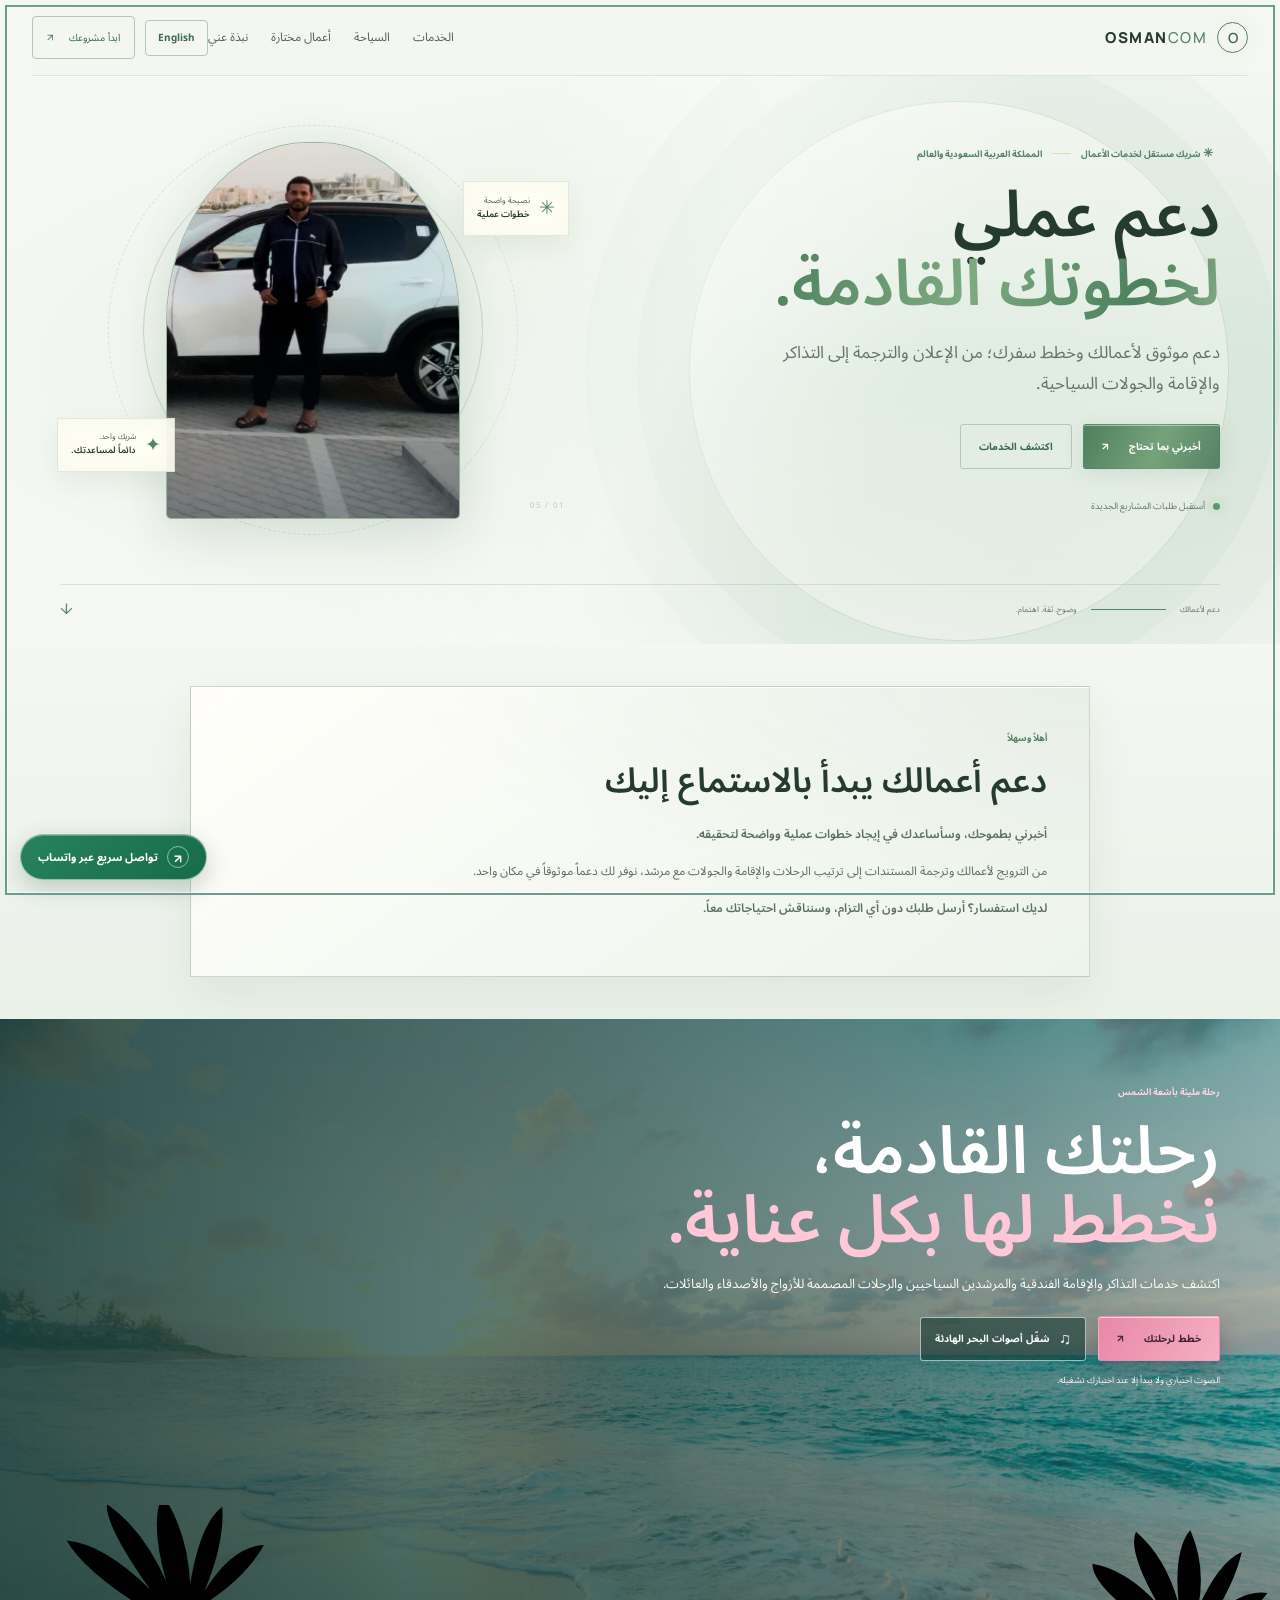
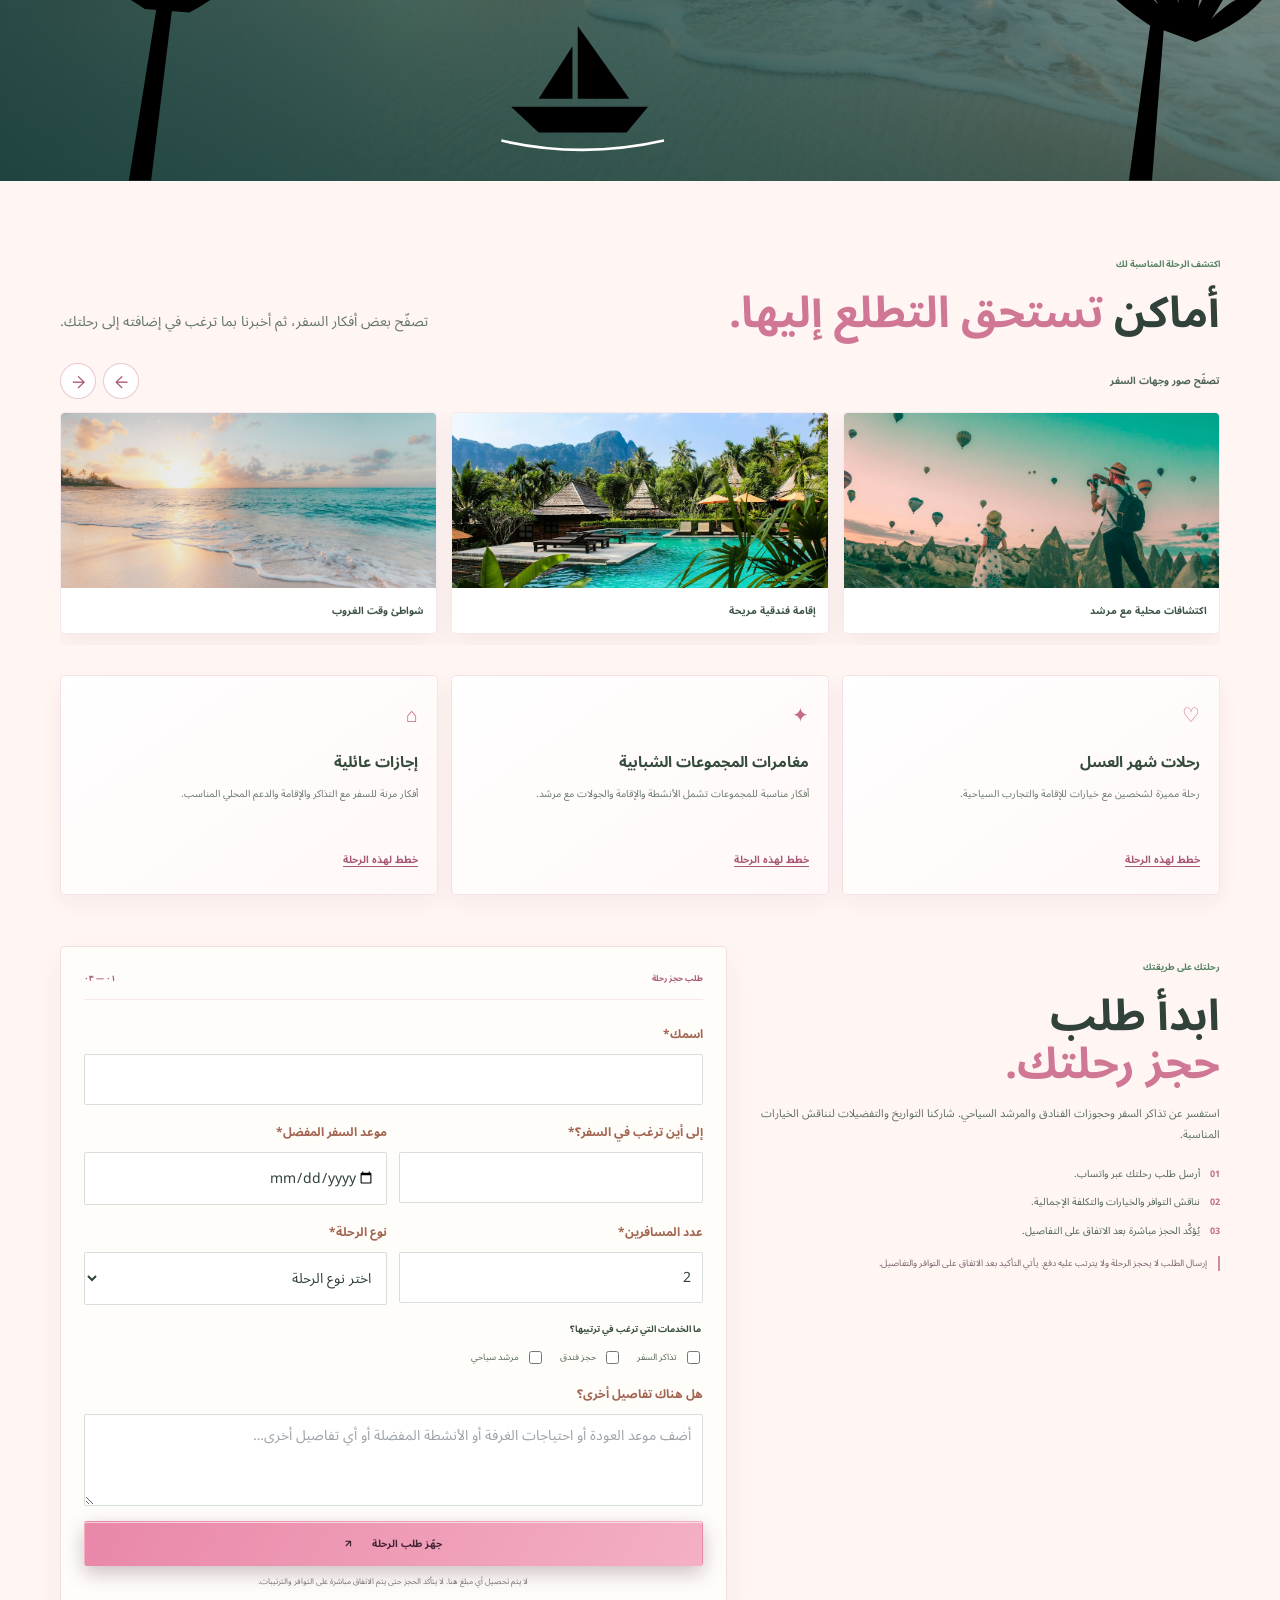
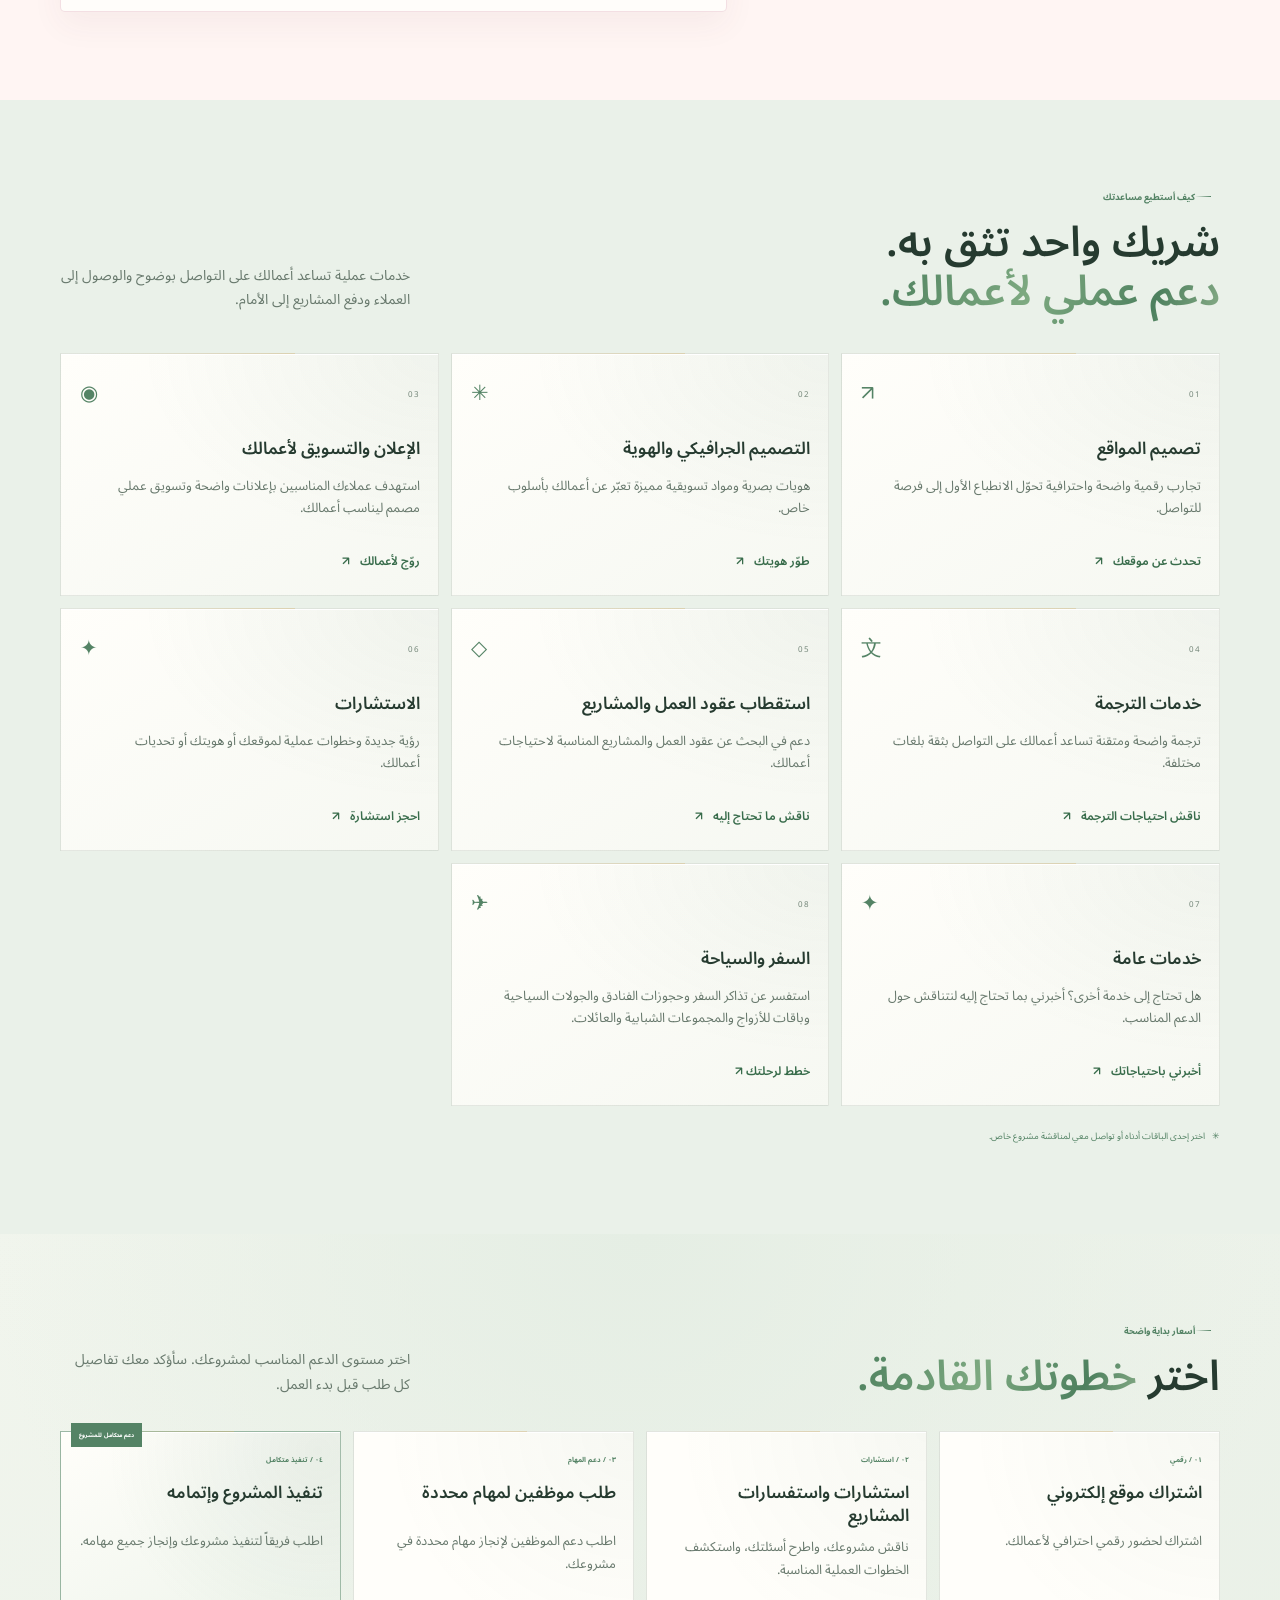
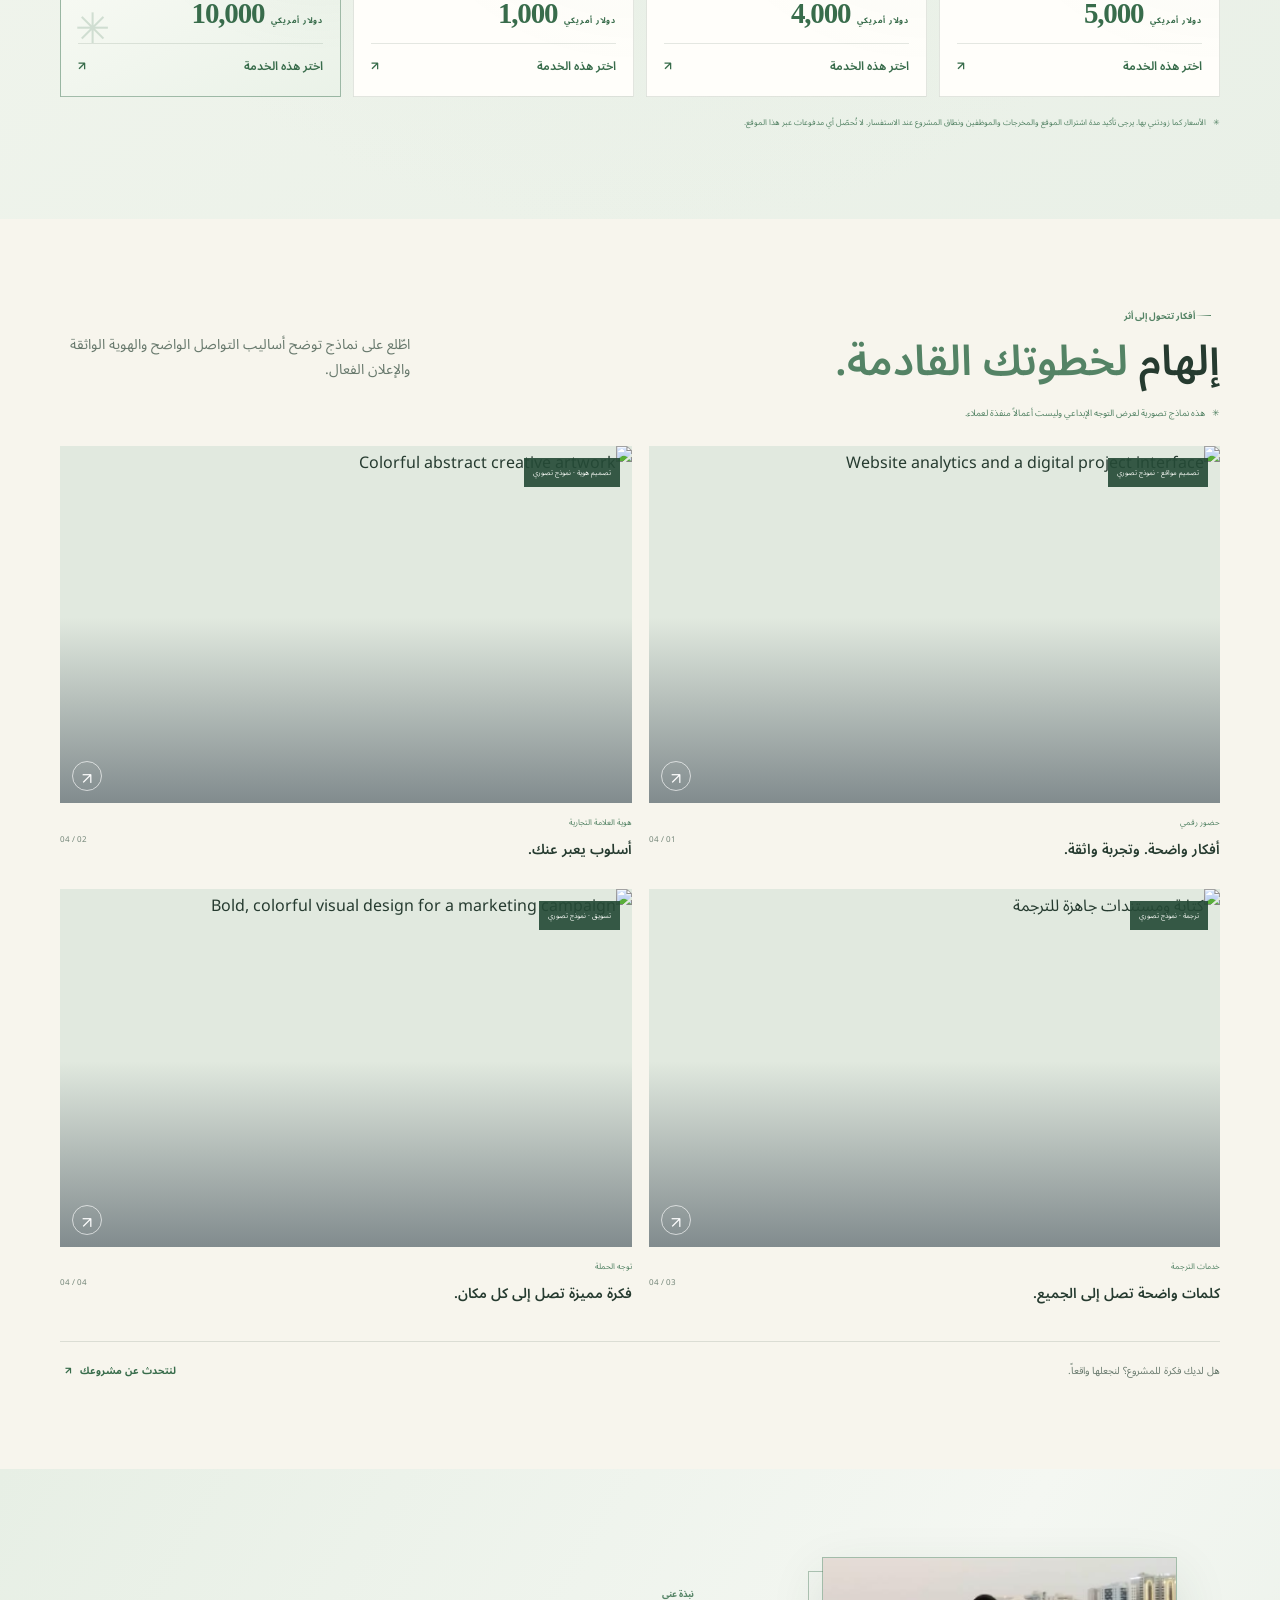
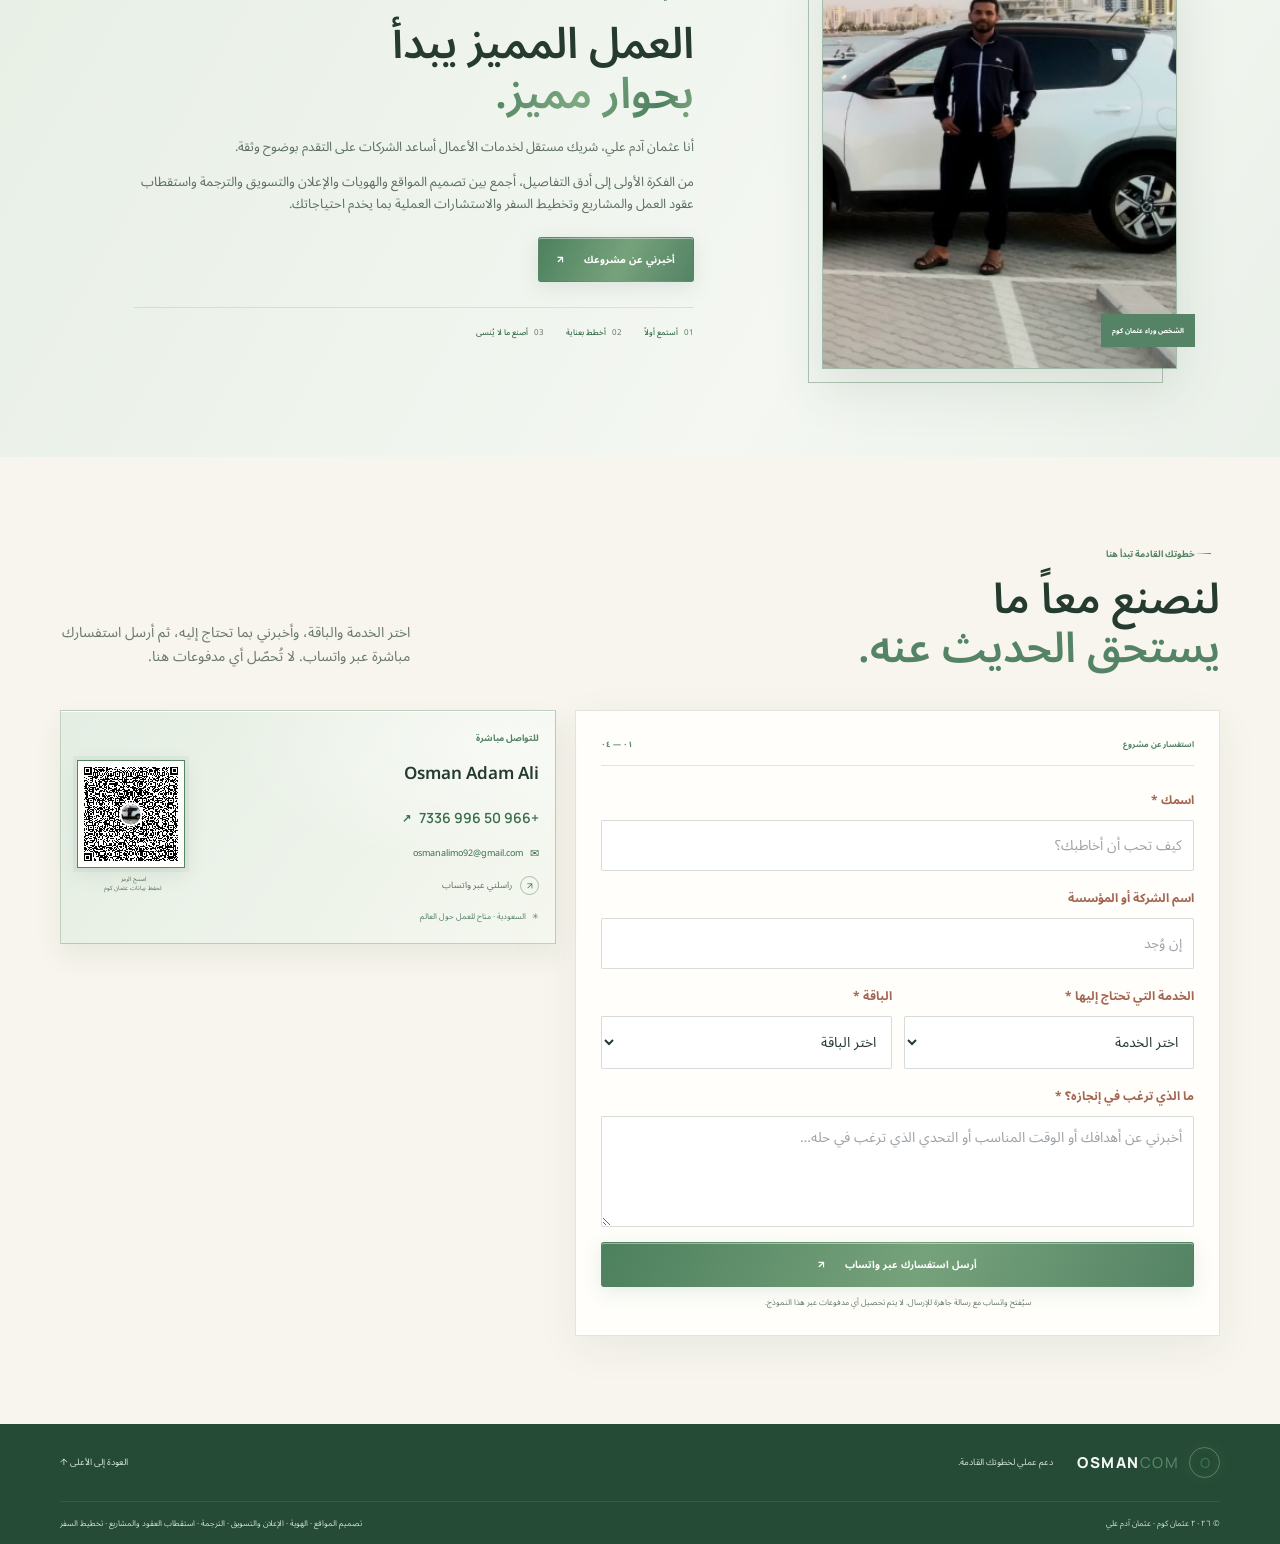
==== commit 86880388: "Add Arabic language and USD pricing Add English/Arabic switching and use USD labels while retaining " ====
--- a/business-travel.html
+++ b/business-travel.html
@@ -272,21 +272,21 @@
             <span class="pricing-number" data-i18n="pricing-type-web">01 / DIGITAL</span>
             <h3 data-i18n="package-website">Website subscription</h3>
             <p data-i18n="pricing-description-web">A subscription for a professional online presence for your business.</p>
-            <div class="pricing-amount"><span data-i18n="currency">SAR</span><strong>5,000</strong></div>
+            <div class="pricing-amount"><span data-i18n="currency">USD</span><strong>5,000</strong></div>
             <a class="pricing-link" href="#contact" data-package="website"><span data-i18n="pricing-select">Choose this service</span> <span aria-hidden="true">↗</span></a>
           </article>
           <article class="pricing-card">
             <span class="pricing-number" data-i18n="pricing-type-consult">02 / GUIDANCE</span>
             <h3 data-i18n="package-consultation">Project consultation &amp; inquiries</h3>
             <p data-i18n="pricing-description-consult">Discuss your project, ask questions, and explore a practical way forward.</p>
-            <div class="pricing-amount"><span data-i18n="currency">SAR</span><strong>4,000</strong></div>
+            <div class="pricing-amount"><span data-i18n="currency">USD</span><strong>4,000</strong></div>
             <a class="pricing-link" href="#contact" data-package="consultation"><span data-i18n="pricing-select">Choose this service</span> <span aria-hidden="true">↗</span></a>
           </article>
           <article class="pricing-card">
             <span class="pricing-number" data-i18n="pricing-type-staff">03 / TASK SUPPORT</span>
             <h3 data-i18n="package-staff">Request staff for specific tasks</h3>
             <p data-i18n="pricing-description-staff">Request staff support to complete specific tasks for your project.</p>
-            <div class="pricing-amount"><span data-i18n="currency">SAR</span><strong>1,000</strong></div>
+            <div class="pricing-amount"><span data-i18n="currency">USD</span><strong>1,000</strong></div>
             <a class="pricing-link" href="#contact" data-package="staff"><span data-i18n="pricing-select">Choose this service</span> <span aria-hidden="true">↗</span></a>
           </article>
           <article class="pricing-card pricing-card-featured">
@@ -294,7 +294,7 @@
             <span class="pricing-number" data-i18n="pricing-type-execution">04 / END TO END</span>
             <h3 data-i18n="package-execution">Project execution &amp; completion</h3>
             <p data-i18n="pricing-description-execution">Request a team to execute your project and complete its tasks.</p>
-            <div class="pricing-amount"><span data-i18n="currency">SAR</span><strong>10,000</strong></div>
+            <div class="pricing-amount"><span data-i18n="currency">USD</span><strong>10,000</strong></div>
             <a class="pricing-link" href="#contact" data-package="execution"><span data-i18n="pricing-select">Choose this service</span> <span aria-hidden="true">↗</span></a>
           </article>
         </div>
@@ -382,10 +382,10 @@
               <label class="field-label"><span data-i18n="form-package">Service package</span> <span>*</span>
                 <select name="package" id="package-select" required>
                   <option value="" selected disabled data-i18n="form-package-option">Choose a service package</option>
-                  <option value="website" data-i18n="package-option-website">Website subscription — SAR 5,000</option>
-                  <option value="consultation" data-i18n="package-option-consultation">Project consultation &amp; inquiries — SAR 4,000</option>
-                  <option value="staff" data-i18n="package-option-staff">Request staff for specific tasks — SAR 1,000</option>
-                  <option value="execution" data-i18n="package-option-execution">Project execution &amp; completion — SAR 10,000</option>
+                  <option value="website" data-i18n="package-option-website">Website subscription — USD 5,000</option>
+                  <option value="consultation" data-i18n="package-option-consultation">Project consultation &amp; inquiries — USD 4,000</option>
+                  <option value="staff" data-i18n="package-option-staff">Request staff for specific tasks — USD 1,000</option>
+                  <option value="execution" data-i18n="package-option-execution">Project execution &amp; completion — USD 10,000</option>
                   <option value="custom" data-i18n="package-option-custom">Other / discuss a custom project</option>
                 </select>
               </label>
--- a/styles.css
+++ b/styles.css
@@ -27,7 +27,7 @@
 .brand { display: inline-flex; align-items: center; gap: 10px; font: 800 15px var(--font-display); letter-spacing: .1em; white-space: nowrap; }
 .brand-mark { width: 31px; height: 31px; display: grid; place-items: center; border: 1px solid var(--gold); border-radius: 50%; color: var(--gold-bright); font: 600 14px var(--font-display); letter-spacing: 0; box-shadow: 0 0 16px #d9b77118, inset 0 0 9px #d9b77112; }
 .brand-light { color: var(--gold); font-weight: 500; }
-.main-nav { display: flex; align-items: center; gap: 34px; }
+.main-nav { margin-inline-start: auto; display: flex; align-items: center; gap: 34px; }
 .main-nav a { position: relative; color: #c5cbd4; font-size: 11px; transition: color .2s; }
 .main-nav a::after { content: ""; height: 1px; position: absolute; right: 100%; bottom: -7px; left: 0; background: linear-gradient(90deg, var(--gold-bright), transparent); transition: right .25s ease; }
 .main-nav a:hover::after { right: 0; }
@@ -77,7 +77,7 @@
 .visual-index { position: absolute; right: 2px; bottom: 6px; color: #a5acb8; font-size: 8px; letter-spacing: .14em; }
 .hero-bottom { min-height: 49px; position: relative; z-index: 1; display: flex; align-items: center; gap: 14px; border-top: 1px solid var(--line); color: #99a7b8; font-size: 8px; letter-spacing: .12em; }
 .hero-bottom-line { width: 75px; height: 1px; background: var(--gold); }
-.hero-bottom a { margin-left: auto; color: var(--gold); font-size: 15px; }
+.hero-bottom a { margin-inline-start: auto; color: var(--gold); font-size: 15px; }
 
 .section-pad { padding-block: 88px; }
 .welcome-section { padding-block: 42px; background: linear-gradient(180deg, #08172c, #0a1a30); }
@@ -648,64 +648,35 @@
   color: #fff0f3;
   font-size: 9px;
 }
-
-.coast-scene {
-  width: 100%;
-  height: 48%;
-  position: absolute;
-  z-index: 1;
-  right: 0;
-  bottom: 22px;
-  left: 0;
-  fill: #19433bcc;
-  color: #f2a8bb;
-  pointer-events: none;
-}
-
-.coast-palms {
-  transform-origin: 50% 100%;
-  animation: palm-sway 7s ease-in-out infinite alternate;
-}
-
-.coast-boat {
-  fill: #fbf0e4;
-  animation: boat-float 4.5s ease-in-out infinite;
-}
-
-.coast-waves {
-  height: 70px;
-  position: absolute;
-  z-index: 1;
-  right: 0;
-  bottom: 0;
-  left: 0;
-  overflow: hidden;
-  background: linear-gradient(180deg, #82c3b66b, #65aa9b);
-}
-
-.coast-waves span {
-  width: 120%;
-  height: 45px;
-  position: absolute;
-  bottom: 22px;
-  left: -10%;
-  border-top: 2px solid #ffffff75;
-  border-radius: 48% 52% 0 0;
-  animation: tide-drift 8s ease-in-out infinite alternate;
-}
-
-.coast-waves span:nth-child(2) {
-  bottom: 12px;
-  left: -15%;
-  border-color: #ffffff50;
-  animation-delay: -3s;
-}
-
-.coast-waves span:nth-child(3) {
-  bottom: 2px;
-  left: -5%;
-  border-color: #fff3;
-  animation-delay: -5s;
+.sound-volume {
+  max-width: 300px;
+  margin-top: 14px;
+  display: flex;
+  align-items: center;
+  gap: 10px;
+  color: #fff;
+  font-size: 10px;
+  font-weight: 700;
+}
+.sound-volume input {
+  min-width: 80px;
+  flex: 1;
+  accent-color: #f4b0c4;
+  cursor: pointer;
+}
+.sound-volume output {
+  min-width: 35px;
+  color: #fff;
+  font-variant-numeric: tabular-nums;
+}
+.sound-credit {
+  margin: 7px 0 0;
+  color: #ffedf1;
+  font-size: 9px;
+}
+.sound-credit a {
+  text-decoration: underline;
+  text-underline-offset: 2px;
 }
 
 .tourism-content {
@@ -1055,9 +1026,6 @@
 
 @media (prefers-reduced-motion: reduce) {
   .tourism-cover::before,
-  .coast-palms,
-  .coast-boat,
-  .coast-waves span,
   .tour-photo-card img { animation: none; transition: none; }
   .tour-gallery-track { scroll-behavior: auto; }
 }
@@ -1105,7 +1073,6 @@
 .menu-toggle-icon::after { position: absolute; left: 0; content: ""; }
 .menu-toggle-icon::before { top: -5px; }
 .menu-toggle-icon::after { top: 5px; }
-.mobile-nav-cta { display: none; }
 .main-nav a { font-size: 12px; }
 .hero-description { font-size: clamp(15px, 1.4vw, 17px); }
 .section-intro { font-size: 14px; line-height: 1.75; }
@@ -1138,7 +1105,6 @@
   section[id] { scroll-margin-top: 76px; }
   .site-header { position: sticky; }
   .menu-toggle { display: inline-flex; }
-  .header-cta { display: none; }
   .main-nav,
   .main-nav.is-open {
     width: 100%;
@@ -1159,13 +1125,6 @@
   .main-nav.is-open { display: flex; }
   .main-nav a { padding: 13px 12px; color: #344b3b; font-size: 14px; }
   .main-nav a::after { display: none; }
-  .main-nav .mobile-nav-cta {
-    margin-top: 5px;
-    display: block;
-    border-top: 1px solid #29463120;
-    color: #386c4b;
-    font-weight: 700;
-  }
   .hero-description { font-size: 15px; line-height: 1.75; }
   .section-intro { font-size: 14px; }
   .service-card > p,
@@ -1186,3 +1145,200 @@
   .availability-dot,
   .visual-label { animation: none; }
 }
+
+body::before { border-color: #6b9b91; }
+.main-nav { gap: 23px; }
+
+.creative-tourism {
+  background: linear-gradient(180deg, #f2f7f3, #e6f0ec);
+  color: #183d3a;
+}
+.creative-tourism .tourism-cover {
+  min-height: 540px;
+  background-color: #286d69;
+}
+.creative-tourism .tourism-cover::before {
+  background-position: center 48%;
+}
+.creative-tourism .tourism-cover::after {
+  background:
+    linear-gradient(90deg, #103b39ed 0%, #164e49c7 43%, #164a4370 72%, #164a4330 100%),
+    linear-gradient(0deg, #174e46a8, transparent 50%);
+}
+.creative-tourism .tourism-cover-content {
+  min-height: 500px;
+  padding-block: 75px 140px;
+}
+.creative-tourism .tourism-cover-content .eyebrow {
+  color: #b9dfce;
+}
+.creative-tourism .tourism-cover h2 {
+  max-width: 720px;
+  font-size: clamp(44px, 6.2vw, 76px);
+}
+.creative-tourism .tourism-cover h2 span {
+  color: #ead6a5;
+}
+.creative-tourism .tourism-cover-content > p:not(.eyebrow, .sound-note) {
+  max-width: 530px;
+  font-size: 16px;
+  line-height: 1.8;
+}
+.creative-tourism .button-tour {
+  min-height: 48px;
+  background: linear-gradient(120deg, #e5d1a0, #f2e7c7);
+  box-shadow: 0 8px 24px #082e2b50, inset 0 1px #fff9;
+  color: #173d38;
+}
+.creative-tourism .button-tour:hover {
+  background: linear-gradient(120deg, #f0dfb4, #fff2d1);
+}
+.creative-tourism .sound-toggle {
+  min-height: 48px;
+  border-color: #d4ebe1aa;
+  border-radius: 6px;
+  background: #103e3ab8;
+  font-size: 12px;
+}
+.creative-tourism .sound-toggle:hover,
+.creative-tourism .sound-toggle[aria-pressed="true"] {
+  background: #0a302ddf;
+}
+.creative-tourism .sound-toggle:disabled {
+  cursor: wait;
+  opacity: .75;
+}
+.creative-tourism .sound-note {
+  color: #e3f0e9;
+  font-size: 11px;
+}
+.creative-tourism .tourism-content {
+  padding-block: 70px 76px;
+}
+.creative-tourism .tourism-heading h2 {
+  color: #183d3a;
+}
+.creative-tourism .tourism-heading h2 span {
+  color: #367d72;
+}
+.creative-tourism .tourism-heading .section-intro,
+.creative-tourism .tour-gallery-hint {
+  color: #536d66;
+}
+.creative-tourism .gallery-control {
+  border-color: #4b908466;
+  color: #246b62;
+}
+.creative-tourism .gallery-control:hover {
+  background: #dceee7;
+}
+.creative-tourism .tour-gallery-track {
+  scrollbar-color: #78aa9c #e4eee8;
+}
+.creative-tourism .tour-photo-card {
+  min-width: calc((100% - 56px) / 5);
+  border-color: #43857538;
+  border-radius: 9px;
+  background: #fffefa;
+  box-shadow: 0 13px 30px #1a504415;
+}
+.creative-tourism .tour-photo-card img {
+  height: 205px;
+}
+.creative-tourism .tour-photo-card figcaption {
+  color: #244c43;
+  font-size: 12px;
+}
+.creative-tourism .tour-photo-card figcaption a {
+  color: #367d72;
+  text-decoration: underline;
+  text-underline-offset: 2px;
+}
+.creative-tourism .tourism-contact-link {
+  margin-top: 16px;
+  display: inline-flex;
+  font-size: 13px;
+}
+.creative-tourism .tourism-services {
+  margin-top: 56px;
+  padding: clamp(22px, 4vw, 38px);
+  border: 1px solid #43857538;
+  border-radius: 10px;
+  background: linear-gradient(145deg, #f7f8ef, #eaf3e9);
+}
+.creative-tourism .tourism-services-heading {
+  max-width: 650px;
+  margin-bottom: 25px;
+}
+.creative-tourism .tourism-services-heading .eyebrow { margin-bottom: 10px; }
+.creative-tourism .tourism-services-heading h3 {
+  margin-bottom: 10px;
+  color: #183d3a;
+  font: 700 clamp(22px, 3vw, 32px)/1.2 var(--font-display);
+  letter-spacing: -.04em;
+}
+.creative-tourism .tourism-services-heading > p:last-child,
+.creative-tourism .tourism-service-card p,
+.creative-tourism .tourism-services-note {
+  color: #536d66;
+  font-size: 12px;
+  line-height: 1.75;
+}
+.creative-tourism .tourism-services-heading > p:last-child { max-width: 590px; margin-bottom: 0; }
+.creative-tourism .tourism-service-grid {
+  display: grid;
+  grid-template-columns: repeat(4, minmax(0, 1fr));
+  gap: 12px;
+}
+.creative-tourism .tourism-service-card {
+  min-height: 185px;
+  padding: 18px;
+  border: 1px solid #4385752e;
+  border-radius: 7px;
+  background: #fffefa;
+}
+.creative-tourism .tourism-service-card > span {
+  color: #398274;
+  font-size: 10px;
+  font-weight: 700;
+  letter-spacing: .12em;
+}
+.creative-tourism .tourism-service-card h4 {
+  margin: 14px 0 8px;
+  color: #244c43;
+  font: 700 15px var(--font-display);
+}
+.creative-tourism .tourism-service-card p { margin: 0; font-size: 11px; }
+.creative-tourism .tourism-services-cta { margin-top: 22px; }
+.creative-tourism .tourism-services-note { margin: 12px 0 0; font-size: 10px; }
+
+@media (min-width: 901px) {
+  .creative-tourism .tour-gallery-controls > div { display: none; }
+}
+
+@media (max-width: 900px) {
+  .main-nav { gap: 15px; }
+  .creative-tourism .tourism-service-grid { grid-template-columns: repeat(2, minmax(0, 1fr)); }
+  .creative-tourism .tour-photo-card {
+    min-width: calc((100% - 28px) / 3);
+  }
+}
+
+@media (max-width: 640px) {
+  .main-nav { gap: 0; }
+  .creative-tourism .tourism-services { margin-top: 40px; }
+  .creative-tourism .tourism-service-grid { grid-template-columns: 1fr; }
+  .creative-tourism .tourism-service-card { min-height: auto; }
+  .creative-tourism .tourism-cover { min-height: 500px; }
+  .creative-tourism .tourism-cover-content {
+    min-height: 460px;
+    padding-block: 55px 125px;
+  }
+  .creative-tourism .tourism-cover h2 { font-size: 43px; }
+  .creative-tourism .tourism-cover-content > p:not(.eyebrow, .sound-note) {
+    font-size: 14px;
+  }
+  .creative-tourism .tourism-content { padding-block: 52px 60px; }
+  .creative-tourism .tour-photo-card { min-width: min(78vw, 310px); }
+  .creative-tourism .tour-photo-card img { height: 190px; }
+}
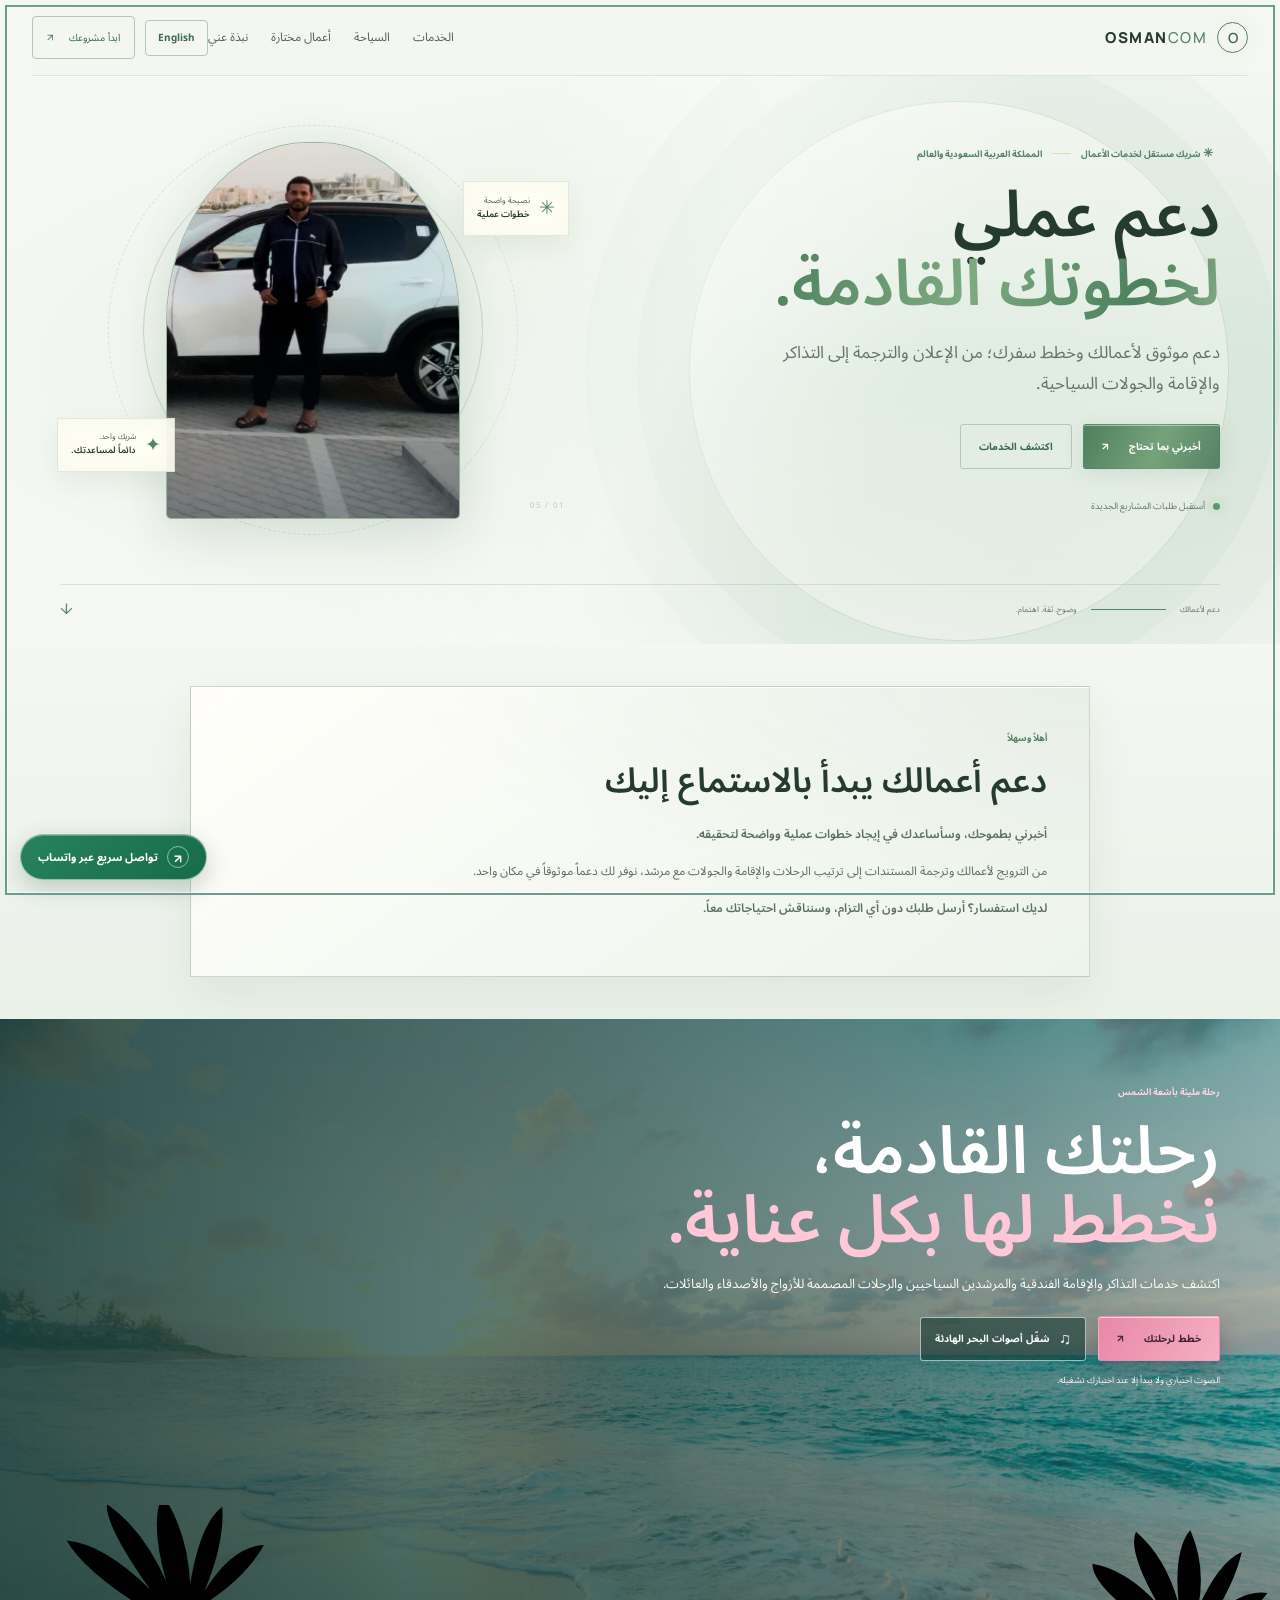
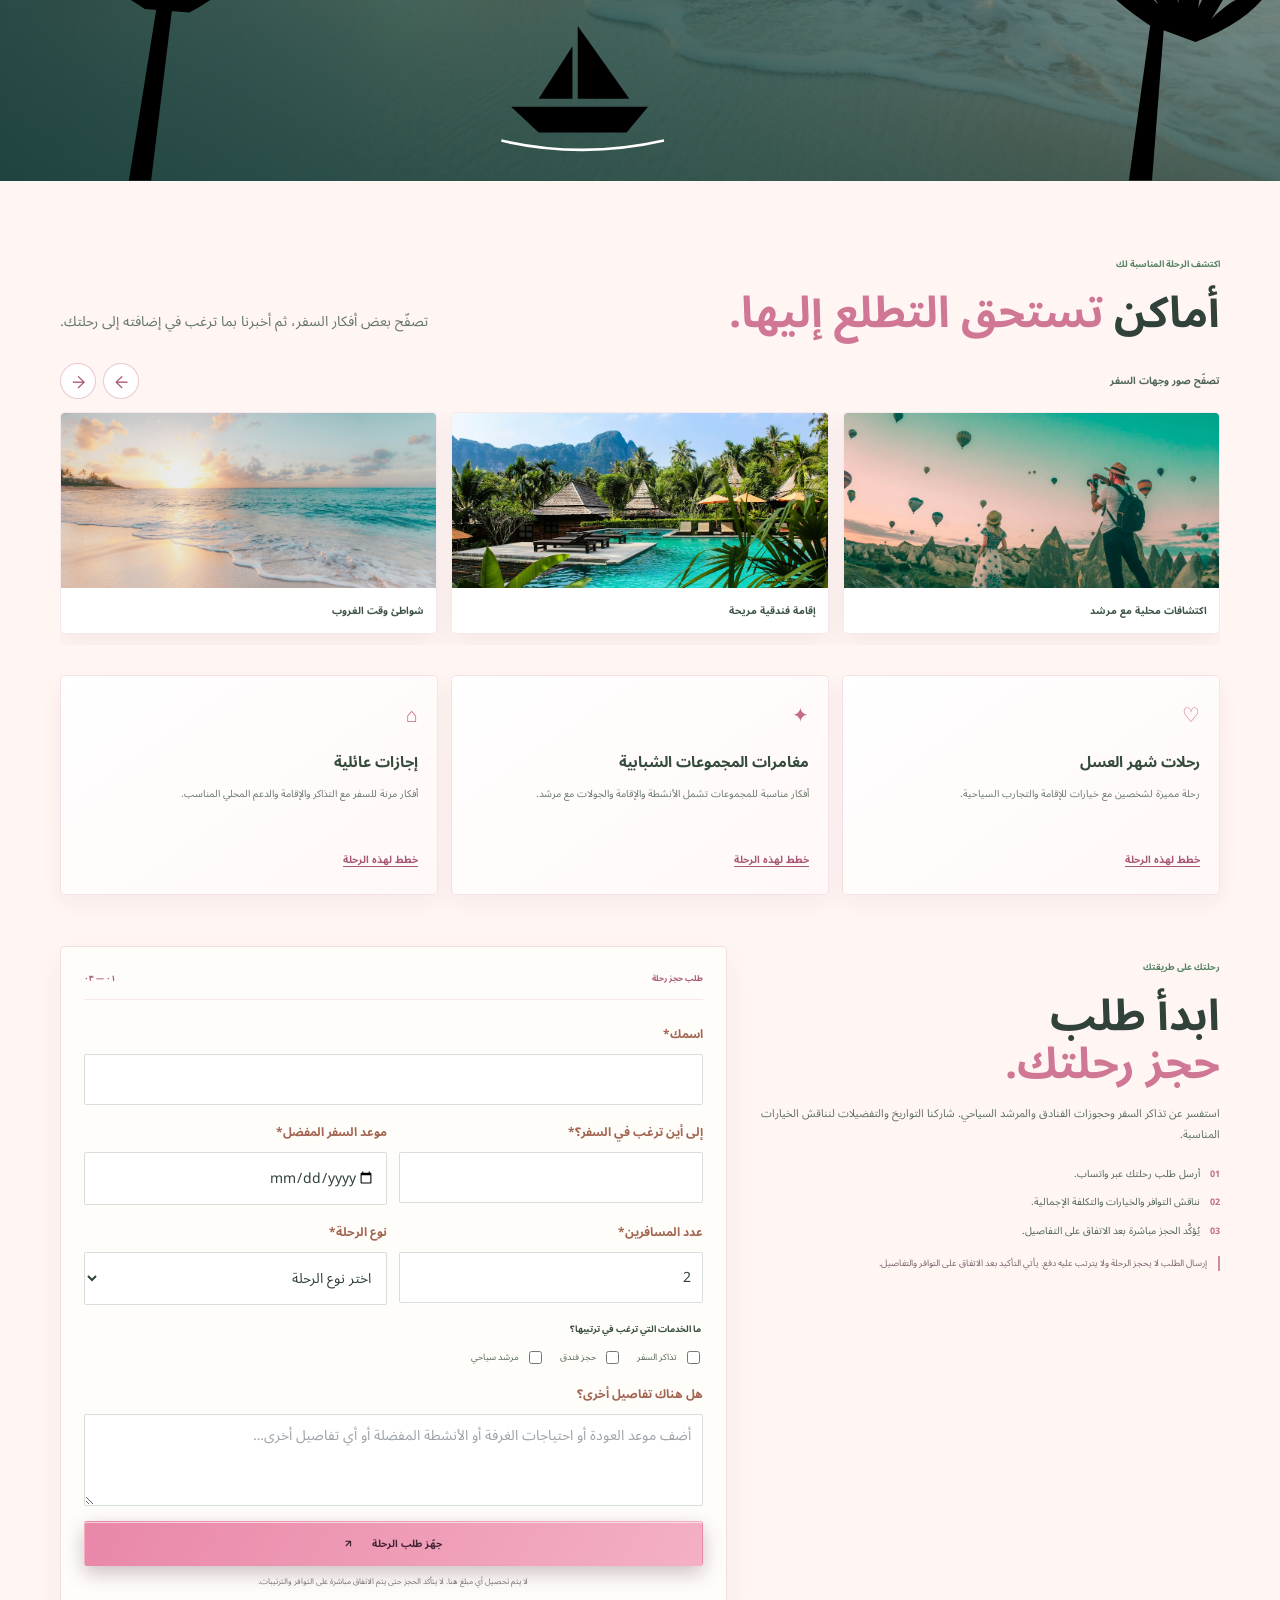
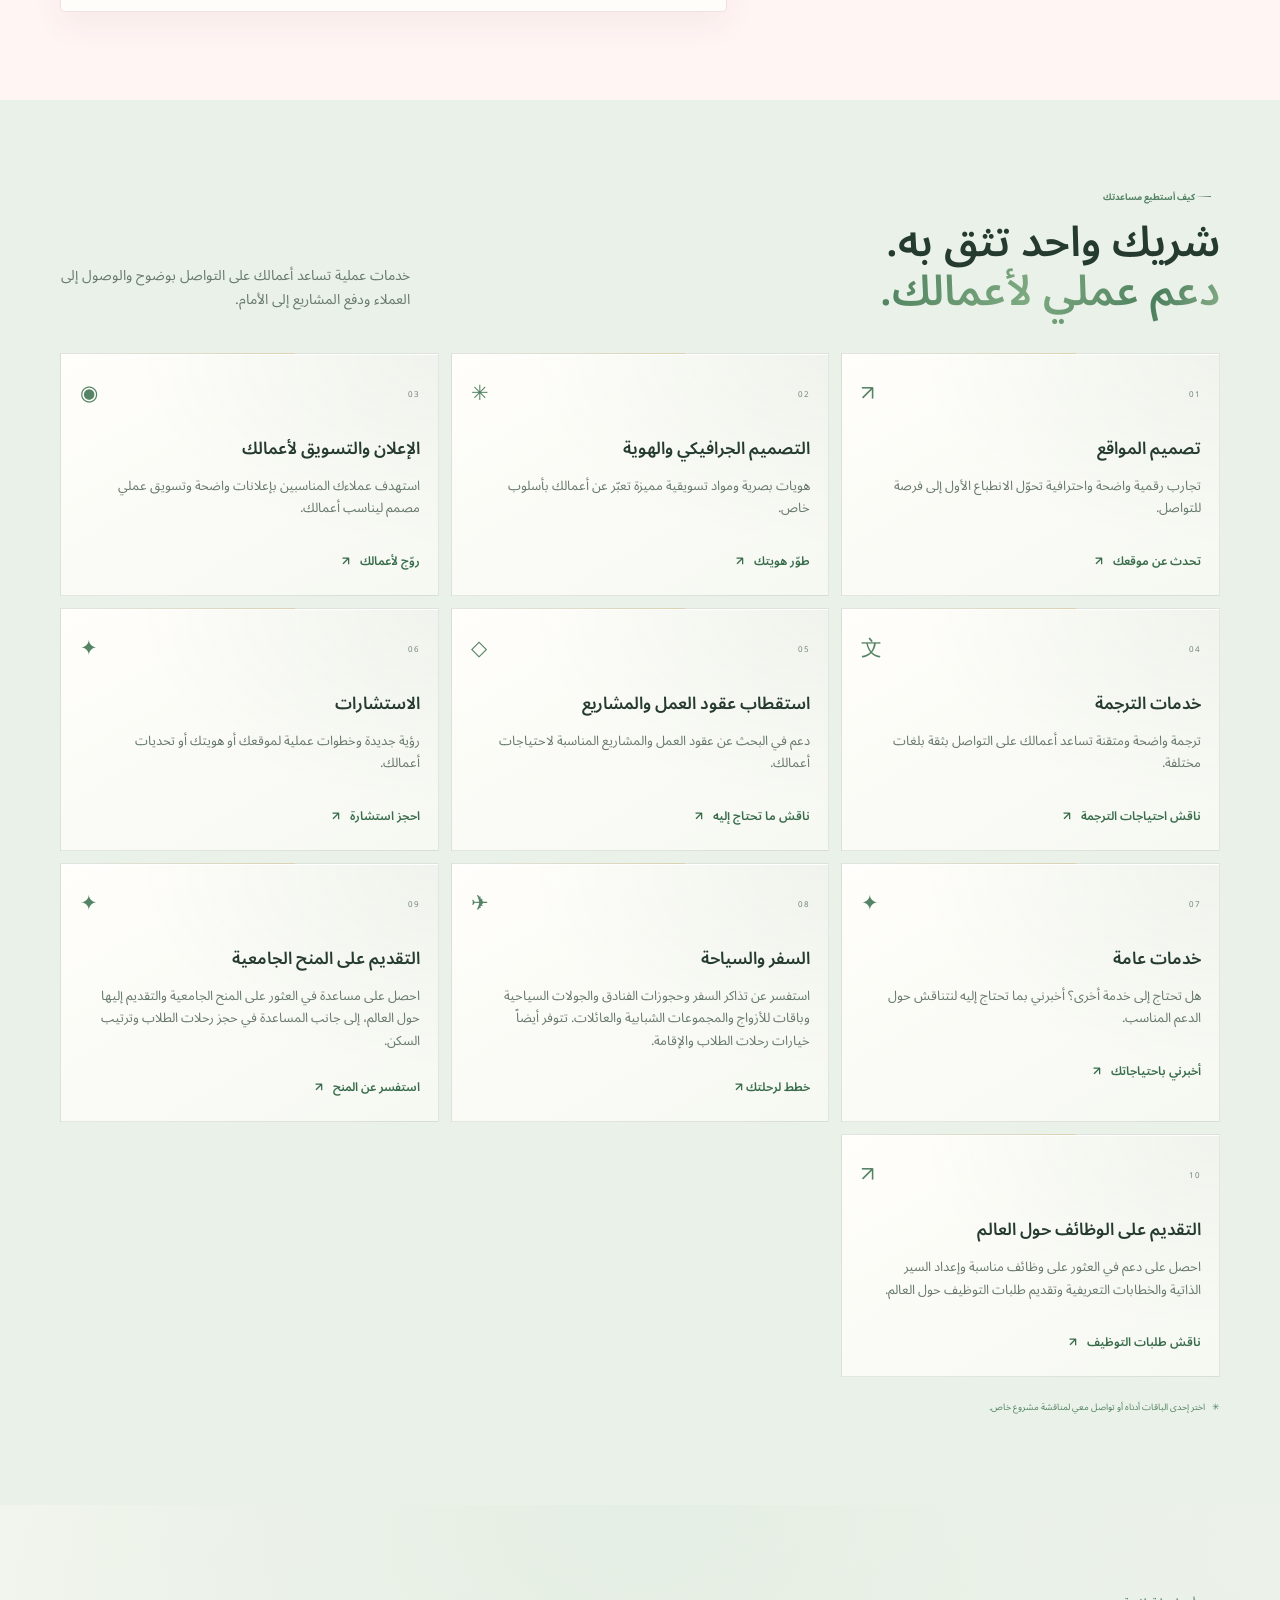
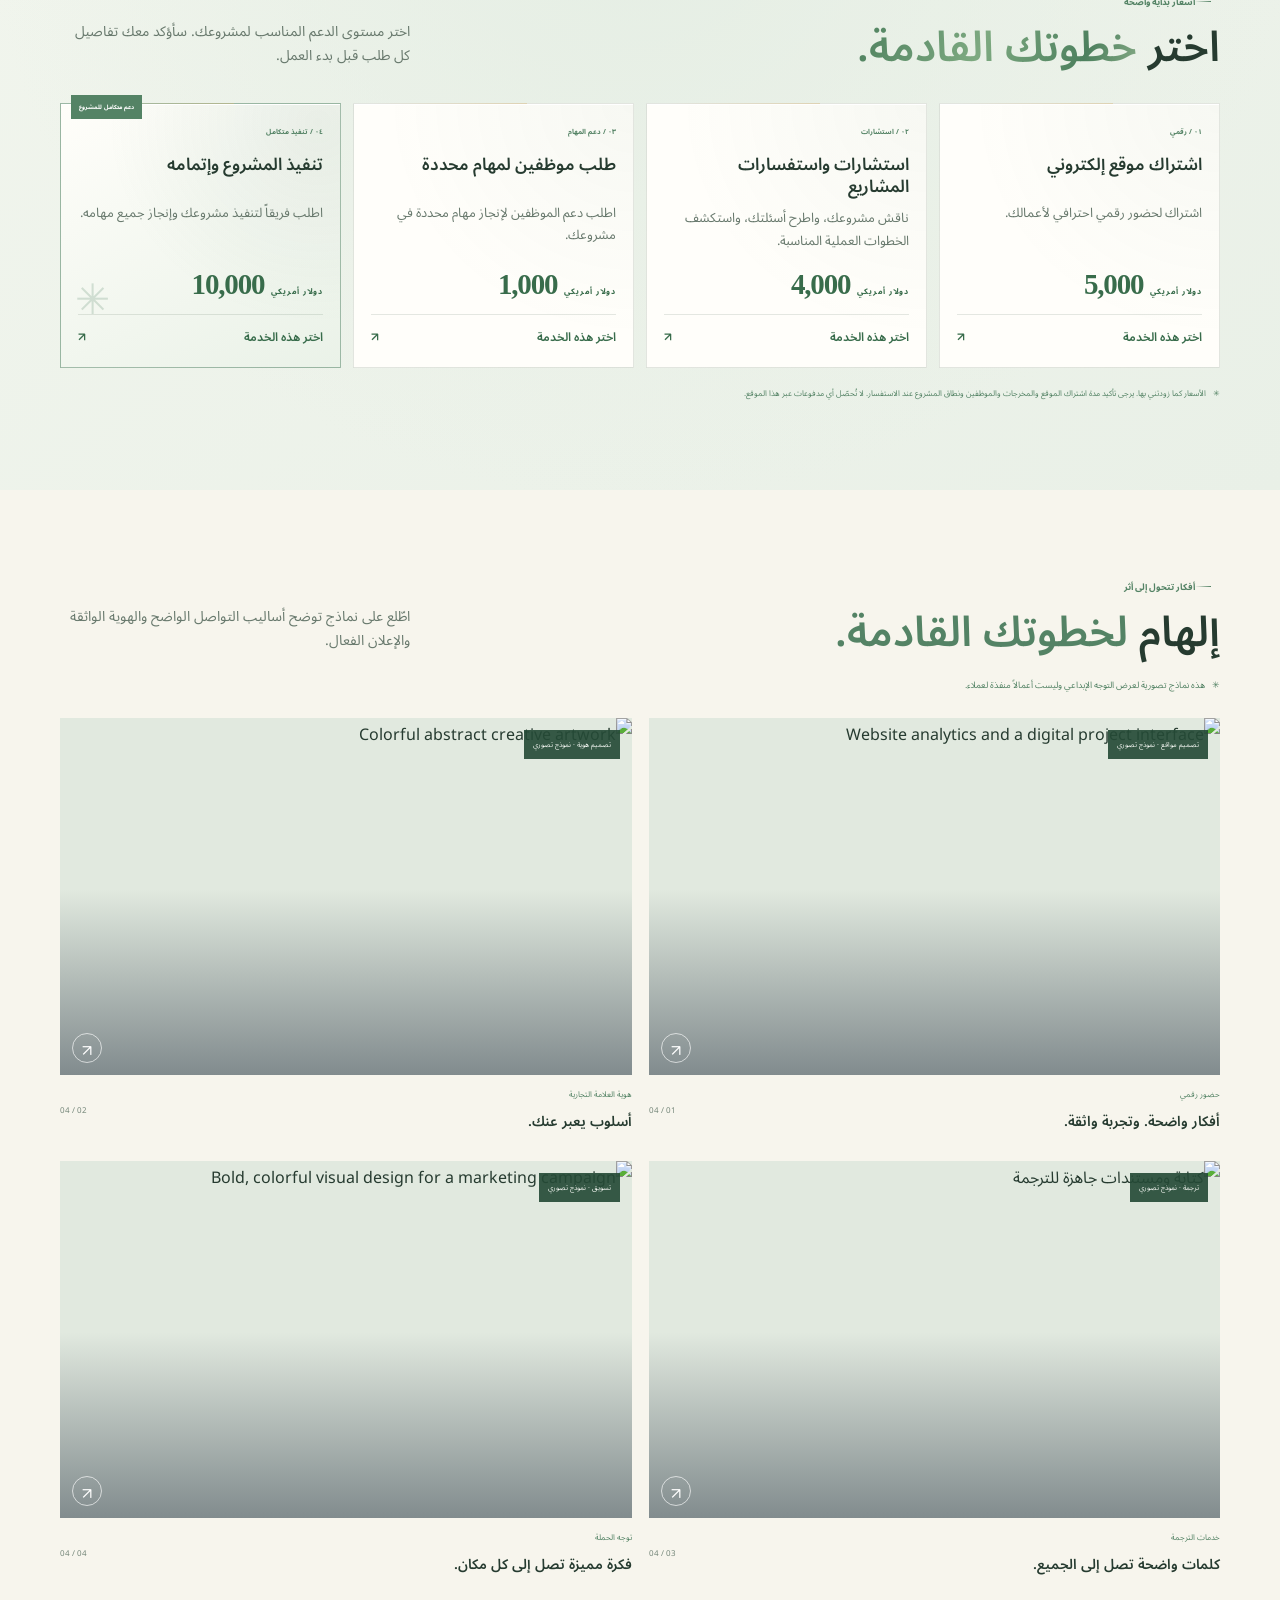
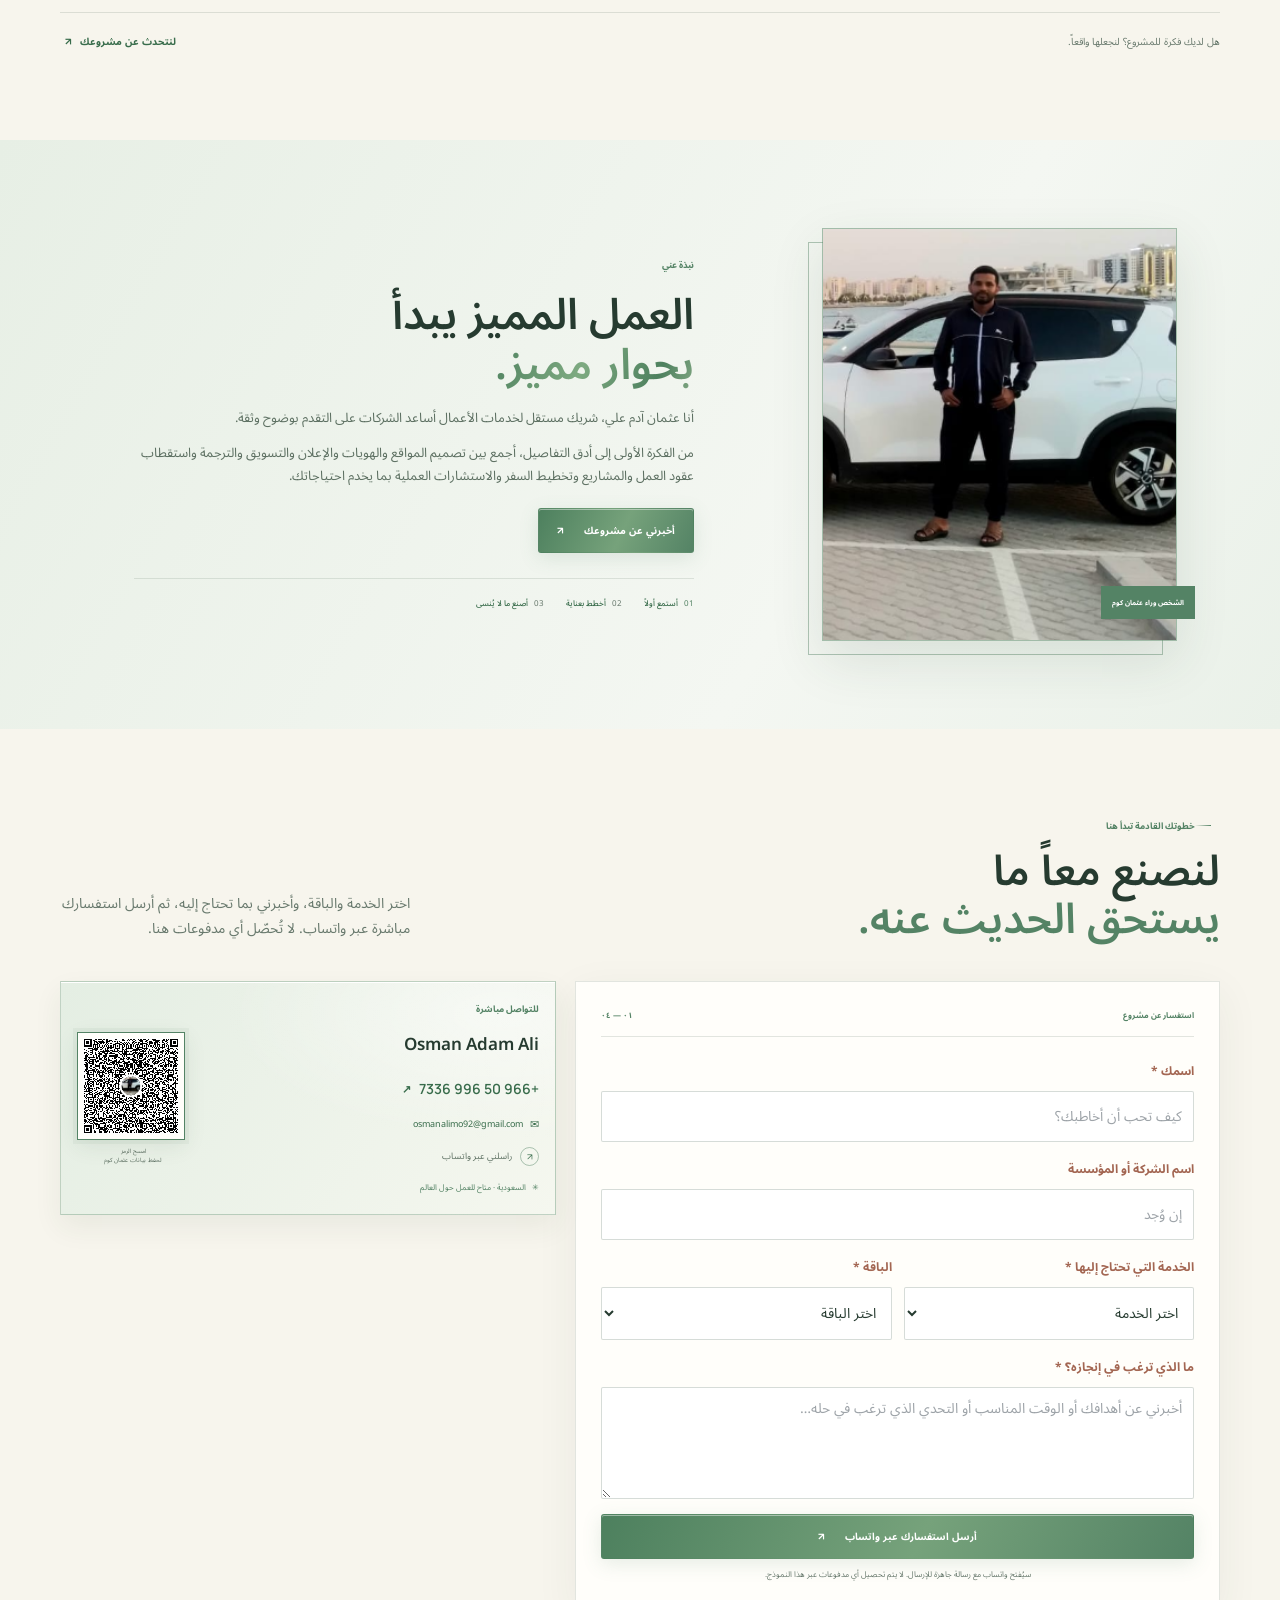
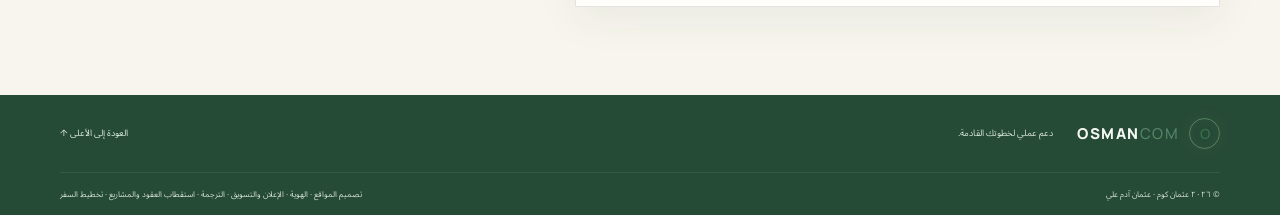
==== commit 4ea2ca12: "Add scholarship and global job services Add scholarship application, global job application, and stu" ====
--- a/business-travel.html
+++ b/business-travel.html
@@ -256,6 +256,16 @@
             <h3 data-i18n="service-tourism-title">Travel &amp; tourism</h3><p data-i18n="service-tourism-description">Ask about travel tickets, hotel reservations, guided tours, and trip packages for couples, youth groups, and families.</p>
             <a href="#tour-booking" class="service-link" data-service-link="Travel & tourism" data-i18n="service-tourism-link">Plan a trip ↗</a>
           </article>
+          <article class="service-card">
+            <span class="service-number">09</span><span class="service-icon" aria-hidden="true">✦</span>
+            <h3 data-i18n="service-scholarship-title">University scholarship applications</h3><p data-i18n="service-scholarship-description">Get help finding and submitting university scholarship applications worldwide, plus support arranging student flight bookings and accommodation.</p>
+            <a href="#contact" class="service-link" data-service-link="Scholarship applications"><span data-i18n="service-scholarship-link">Ask about scholarships</span> ↗</a>
+          </article>
+          <article class="service-card">
+            <span class="service-number">10</span><span class="service-icon" aria-hidden="true">↗</span>
+            <h3 data-i18n="service-jobs-title">Global job applications</h3><p data-i18n="service-jobs-description">Get support finding suitable roles and preparing and submitting tailored CVs, cover letters, and job applications worldwide.</p>
+            <a href="#contact" class="service-link" data-service-link="Global job applications"><span data-i18n="service-jobs-link">Discuss job applications</span> ↗</a>
+          </article>
         </div>
         <p class="services-note"><span>✳</span> <span data-i18n="services-note">Choose a service package below, or get in touch about a custom project.</span></p>
       </div>
@@ -376,7 +386,7 @@
               <label class="field-label"><span data-i18n="form-service">Service you need</span> <span>*</span>
                 <select name="service" required>
                   <option value="" selected disabled data-i18n="form-service-option">Choose a service</option>
-                  <option value="Website design" data-i18n="service-web-title">Website design</option><option value="Graphic &amp; brand design" data-i18n="service-brand-title">Graphic &amp; brand design</option><option value="Advertising &amp; marketing" data-i18n="service-marketing-title">Advertising &amp; marketing</option><option value="Translation services" data-i18n="service-translation-title">Translation services</option><option value="Employment &amp; project sourcing" data-i18n="service-sourcing-title">Employment &amp; project sourcing</option><option value="Consulting" data-i18n="service-consulting-title">Consulting</option><option value="General services" data-i18n="service-general-title">General services</option><option value="Travel &amp; tourism" data-i18n="service-tourism-title">Travel &amp; tourism</option><option value="A mix of services" data-i18n="service-mix">A mix of services</option>
+                  <option value="Website design" data-i18n="service-web-title">Website design</option><option value="Graphic &amp; brand design" data-i18n="service-brand-title">Graphic &amp; brand design</option><option value="Advertising &amp; marketing" data-i18n="service-marketing-title">Advertising &amp; marketing</option><option value="Translation services" data-i18n="service-translation-title">Translation services</option><option value="Employment &amp; project sourcing" data-i18n="service-sourcing-title">Employment &amp; project sourcing</option><option value="Consulting" data-i18n="service-consulting-title">Consulting</option><option value="General services" data-i18n="service-general-title">General services</option><option value="Travel &amp; tourism" data-i18n="service-tourism-title">Travel &amp; tourism</option><option value="Scholarship applications" data-i18n="service-scholarship-title">University scholarship applications</option><option value="Global job applications" data-i18n="service-jobs-title">Global job applications</option><option value="A mix of services" data-i18n="service-mix">A mix of services</option>
                 </select>
               </label>
               <label class="field-label"><span data-i18n="form-package">Service package</span> <span>*</span>
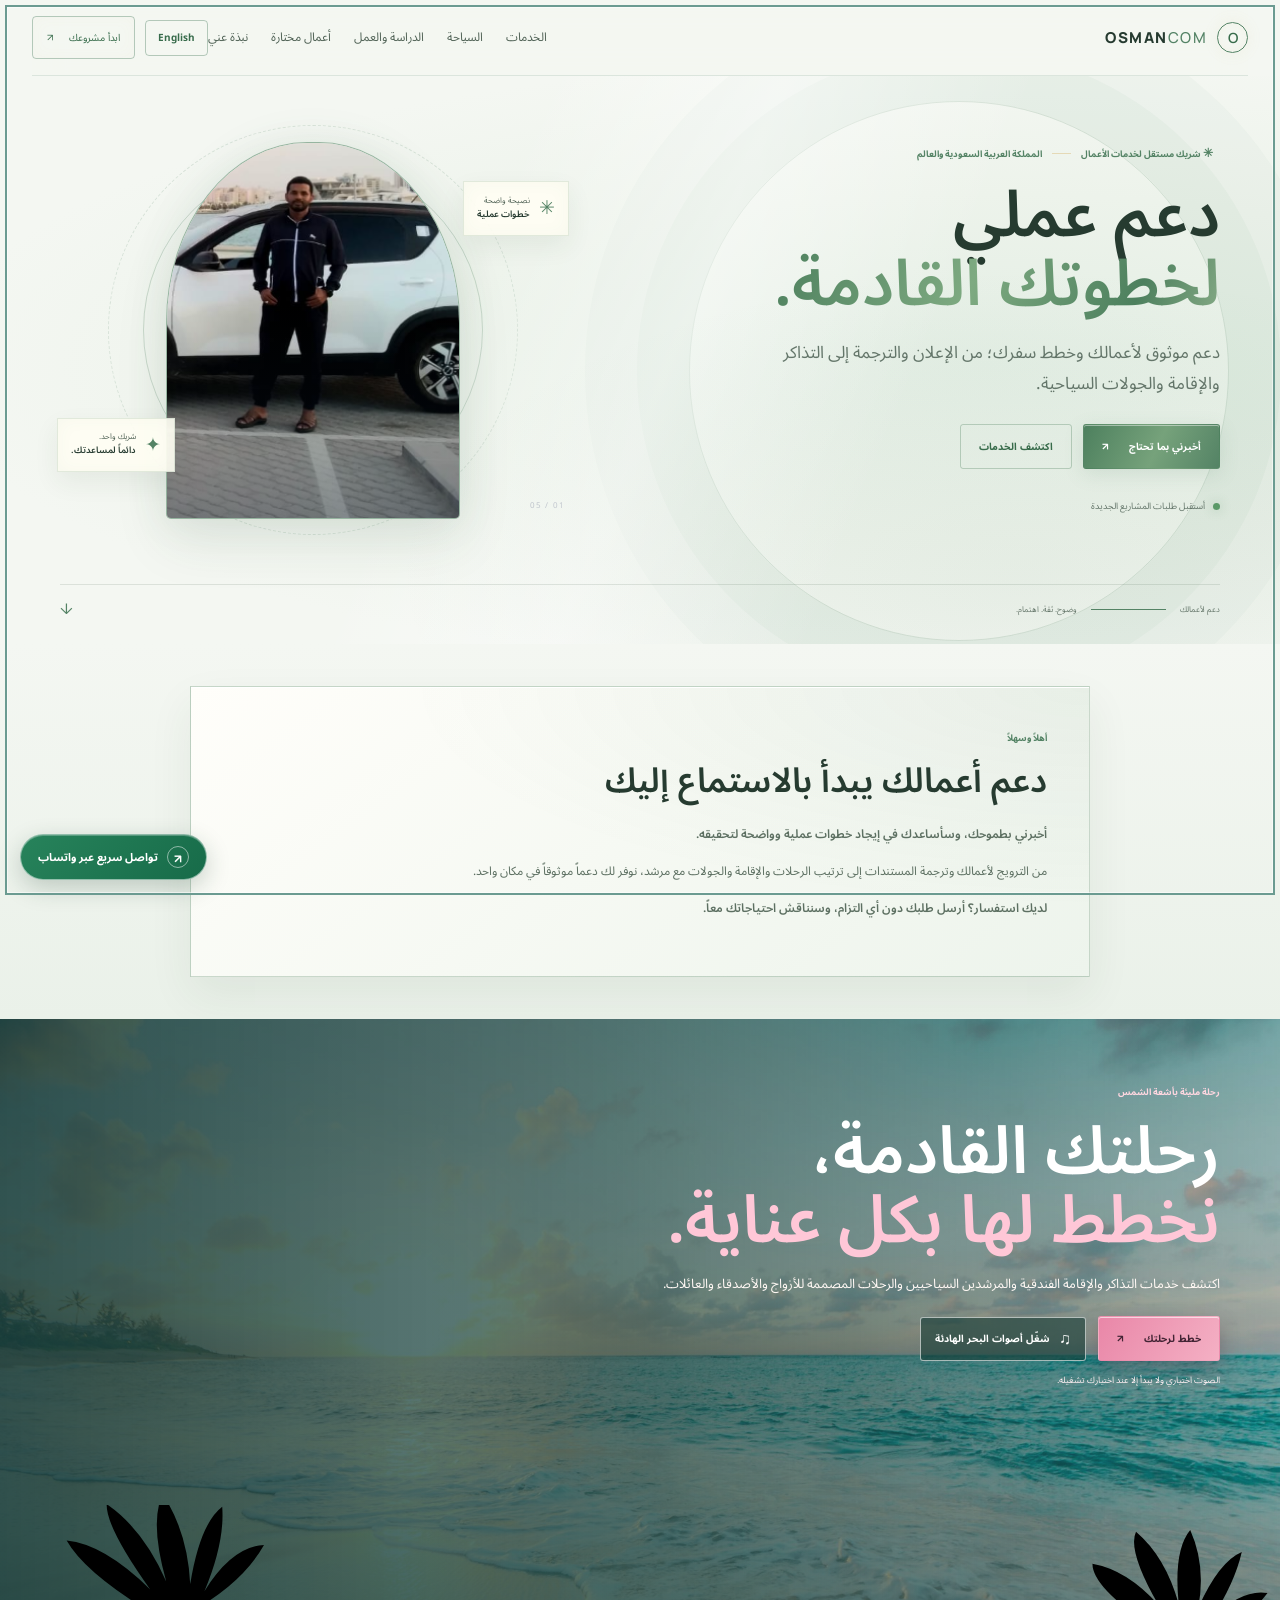
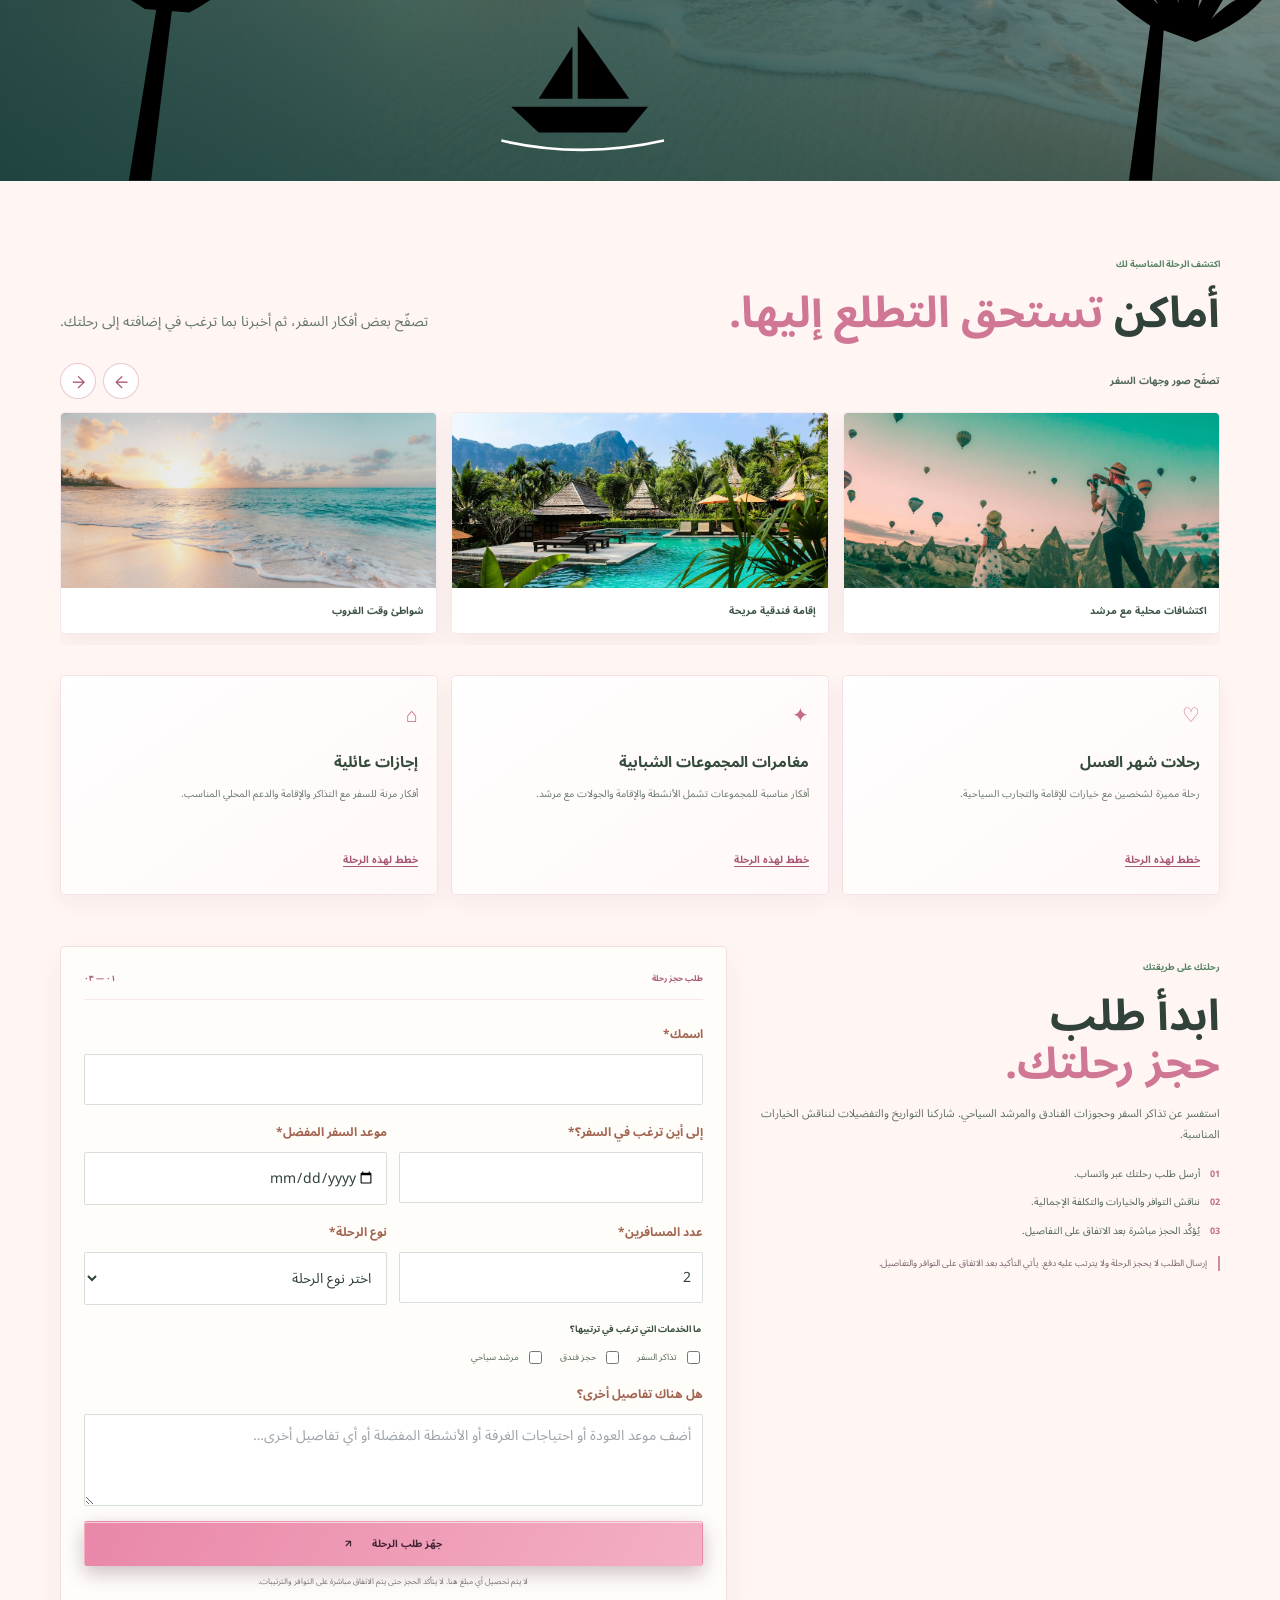
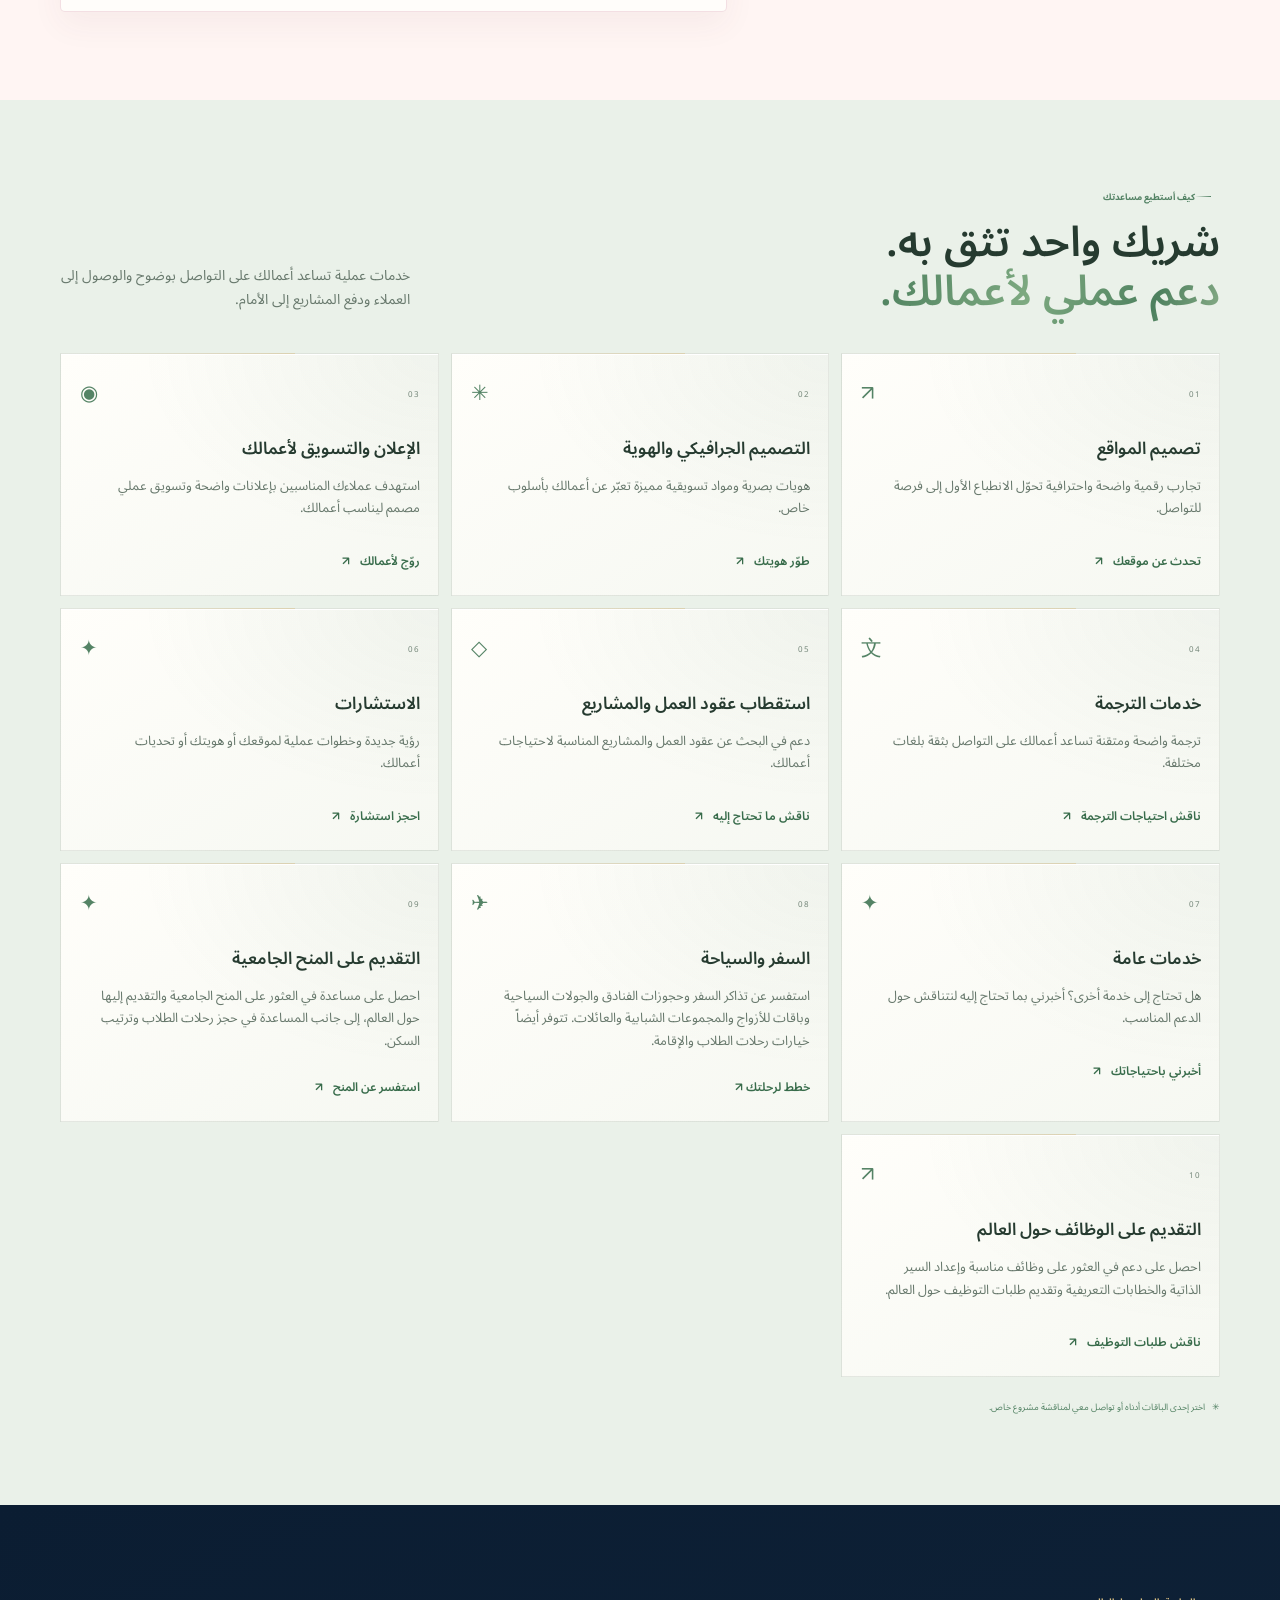
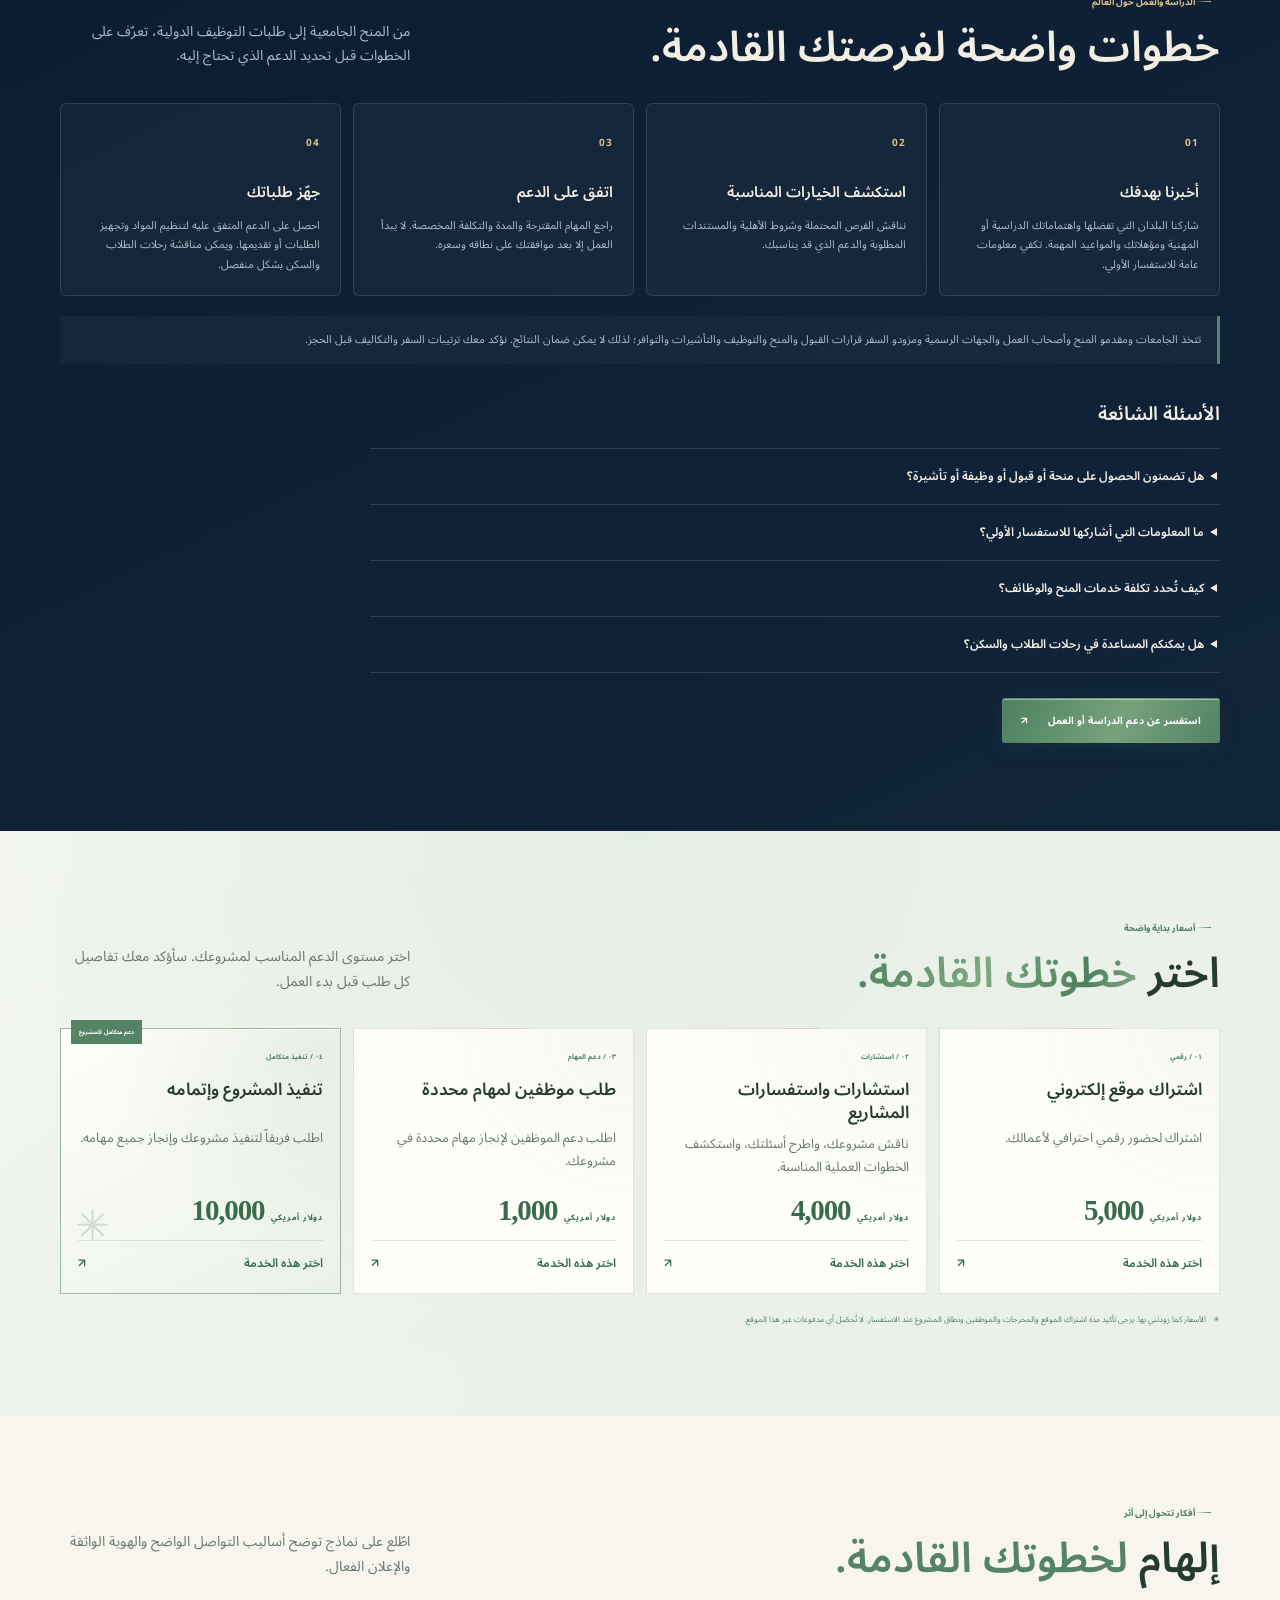
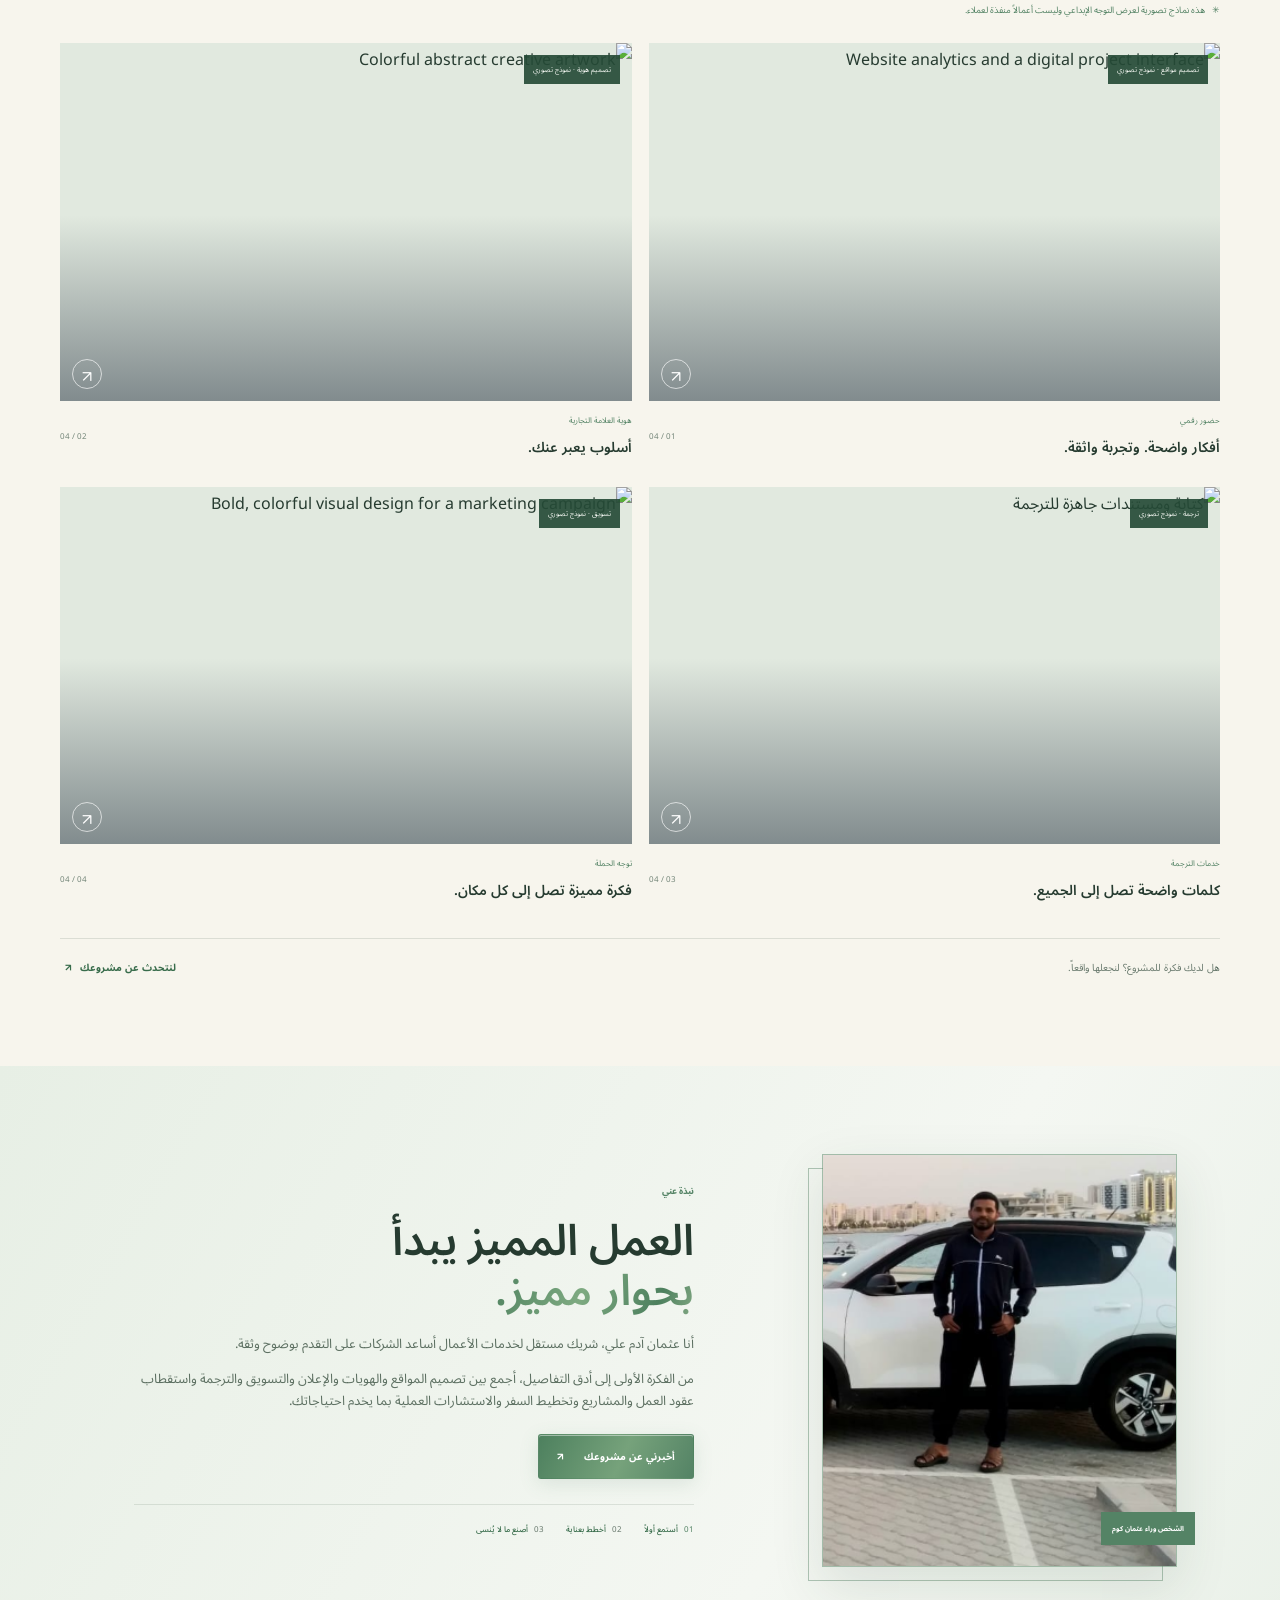
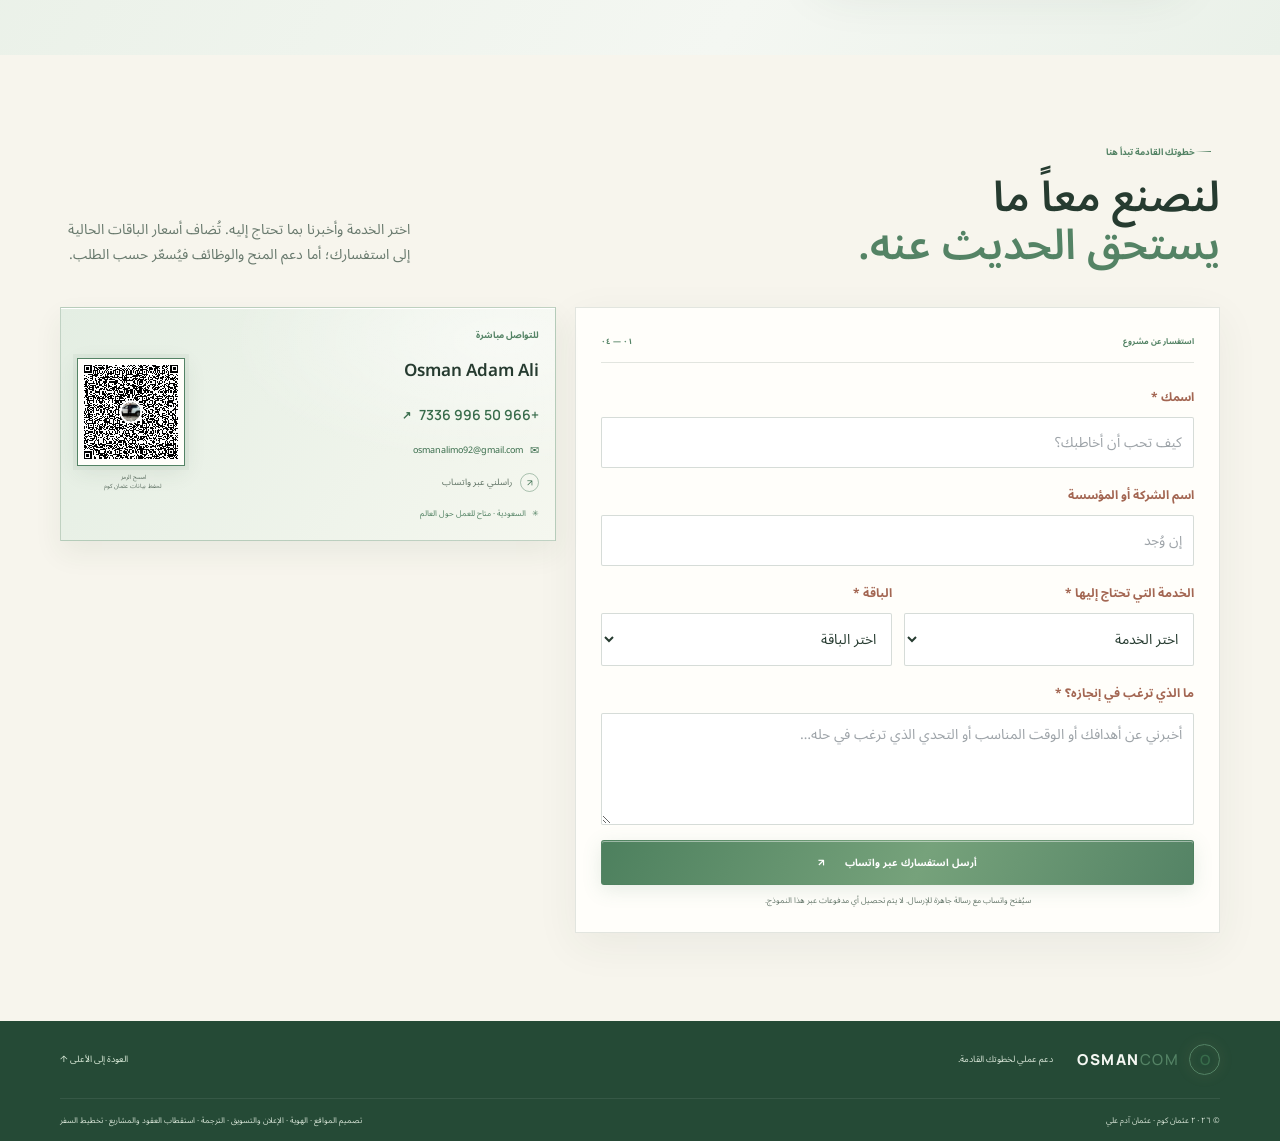
==== commit 2eea754a: "Add application support guidance and quote flow Add scholarship and job application process guidance" ====
--- a/business-travel.html
+++ b/business-travel.html
@@ -18,9 +18,9 @@
   <link rel="preconnect" href="https://fonts.googleapis.com">
   <link rel="preconnect" href="https://fonts.gstatic.com" crossorigin>
   <link href="https://fonts.googleapis.com/css2?family=DM+Sans:wght@400;500;600;700&family=Manrope:wght@400;500;600;700;800&family=Noto+Sans+Arabic:wght@400;500;600;700;800&display=swap" rel="stylesheet">
-  <link rel="stylesheet" href="styles.css">
+  <link rel="stylesheet" href="styles.css?v=application-trust">
   <script src="assets/qrcode-generator.js" defer></script>
-  <script src="app.js" defer></script>
+  <script src="app.js?v=application-trust" defer></script>
   <script type="application/ld+json">
     {
       "@context": "https://schema.org",
@@ -45,6 +45,7 @@
     <nav class="main-nav" aria-label="Main navigation">
       <a href="#services" data-i18n="nav-services">Services</a>
       <a href="#tourism" data-i18n="nav-tourism">Tourism</a>
+      <a href="#application-support" data-i18n="nav-opportunities">Study &amp; work</a>
       <a href="#work" data-i18n="nav-work">Selected work</a>
       <a href="#about" data-i18n="nav-about">About</a>
     </nav>
@@ -271,6 +272,30 @@
       </div>
     </section>
 
+    <section class="opportunity-section section-pad" id="application-support">
+      <div class="page-width">
+        <div class="section-heading opportunity-heading">
+          <div><p class="eyebrow eyebrow-light" data-i18n="opportunity-eyebrow">Study &amp; work worldwide</p><h2 data-i18n="opportunity-title">Clear steps for <span>your next opportunity.</span></h2></div>
+          <p class="section-intro" data-i18n="opportunity-intro">From university scholarships to international job applications, understand the process before you decide what support you need.</p>
+        </div>
+        <div class="opportunity-steps">
+          <article class="opportunity-step"><span>01</span><h3 data-i18n="opportunity-step-one-title">Tell us your goal</h3><p data-i18n="opportunity-step-one-text">Share your target countries, study or work interests, qualifications, and important deadlines. General details are enough for an initial enquiry.</p></article>
+          <article class="opportunity-step"><span>02</span><h3 data-i18n="opportunity-step-two-title">Review suitable options</h3><p data-i18n="opportunity-step-two-text">We discuss potential opportunities, eligibility criteria, required documents, and the support that may fit your situation.</p></article>
+          <article class="opportunity-step"><span>03</span><h3 data-i18n="opportunity-step-three-title">Agree on support</h3><p data-i18n="opportunity-step-three-text">Review the proposed tasks, timeline, and a custom quote. Work starts only after you agree to the scope and price.</p></article>
+          <article class="opportunity-step"><span>04</span><h3 data-i18n="opportunity-step-four-title">Prepare your applications</h3><p data-i18n="opportunity-step-four-text">Get agreed help organizing materials and preparing or submitting applications. Student flights and accommodation can be discussed separately.</p></article>
+        </div>
+        <p class="opportunity-disclaimer" data-i18n="opportunity-disclaimer">Scholarship awards, university admissions, job offers, visas, and travel availability are decided by the relevant institutions, employers, authorities, and providers; they cannot be guaranteed. Any travel arrangements and costs are confirmed with you before booking.</p>
+        <div class="opportunity-faq">
+          <h3 data-i18n="opportunity-faq-title">Frequently asked questions</h3>
+          <details><summary data-i18n="opportunity-faq-one-question">Can you guarantee a scholarship, admission, job, or visa?</summary><p data-i18n="opportunity-faq-one-answer">No. Decisions are made by universities, scholarship providers, employers, and immigration authorities. We can help with the agreed application support, but cannot promise an outcome.</p></details>
+          <details><summary data-i18n="opportunity-faq-two-question">What should I share for an initial enquiry?</summary><p data-i18n="opportunity-faq-two-answer">Share your general goal, preferred countries, area of study or work, and deadlines. Do not send passwords, payment details, passport scans, or sensitive documents through this public form or WhatsApp.</p></details>
+          <details><summary data-i18n="opportunity-faq-three-question">How are scholarship and job-application services priced?</summary><p data-i18n="opportunity-faq-three-answer">These services are quoted individually after we discuss your needs, tasks, and timeline. You can review and agree to the scope and price before any work begins.</p></details>
+          <details><summary data-i18n="opportunity-faq-four-question">Can you also help with student flights and accommodation?</summary><p data-i18n="opportunity-faq-four-answer">Yes, we can discuss flight booking and student accommodation options separately. Availability and costs are checked with you before any booking is made.</p></details>
+        </div>
+        <a class="button button-gold opportunity-cta" href="#contact"><span data-i18n="opportunity-cta">Ask about study or job support</span> <span aria-hidden="true">↗</span></a>
+      </div>
+    </section>
+
     <section class="pricing-section section-pad" id="pricing">
       <div class="page-width">
         <div class="section-heading pricing-heading">
@@ -396,6 +421,7 @@
                   <option value="consultation" data-i18n="package-option-consultation">Project consultation &amp; inquiries — USD 4,000</option>
                   <option value="staff" data-i18n="package-option-staff">Request staff for specific tasks — USD 1,000</option>
                   <option value="execution" data-i18n="package-option-execution">Project execution &amp; completion — USD 10,000</option>
+                  <option value="quote" data-i18n="package-option-quote" disabled>Scholarship or job support — request a quote</option>
                   <option value="custom" data-i18n="package-option-custom">Other / discuss a custom project</option>
                 </select>
               </label>
--- a/styles.css
+++ b/styles.css
@@ -1287,7 +1287,7 @@
 .creative-tourism .tourism-services-heading > p:last-child { max-width: 590px; margin-bottom: 0; }
 .creative-tourism .tourism-service-grid {
   display: grid;
-  grid-template-columns: repeat(4, minmax(0, 1fr));
+  grid-template-columns: repeat(3, minmax(0, 1fr));
   gap: 12px;
 }
 .creative-tourism .tourism-service-card {
@@ -1342,3 +1342,32 @@
   .creative-tourism .tour-photo-card { min-width: min(78vw, 310px); }
   .creative-tourism .tour-photo-card img { height: 190px; }
 }
+
+.opportunity-section { background: linear-gradient(155deg, #0b1d32, #10243a); }
+.opportunity-heading { margin-bottom: 30px; }
+.opportunity-heading .eyebrow, .opportunity-step > span { color: #dbc184; }
+.opportunity-heading h2, .opportunity-step h3, .opportunity-faq > h3 { color: #f3eee3; }
+.opportunity-heading .section-intro { color: #b0bac7; }
+.opportunity-steps { display: grid; grid-template-columns: repeat(4, minmax(0, 1fr)); gap: 12px; }
+.opportunity-step { min-height: 190px; padding: 20px; border: 1px solid #ffffff20; border-radius: 6px; background: #ffffff08; }
+.opportunity-step > span { font-size: 10px; font-weight: 700; letter-spacing: .12em; }
+.opportunity-step h3 { margin: 18px 0 8px; font: 600 15px var(--font-display); }
+.opportunity-step p, .opportunity-disclaimer, .opportunity-faq details p { color: #b0bac7; font-size: 11px; line-height: 1.8; }
+.opportunity-step p { margin: 0; }
+.opportunity-disclaimer { margin: 20px 0 30px; padding: 14px 16px; border-inline-start: 3px solid var(--gold); background: #ffffff08; }
+.opportunity-faq { max-width: 850px; }
+.opportunity-faq > h3 { margin-bottom: 14px; font: 600 19px var(--font-display); }
+.opportunity-faq details { border-top: 1px solid #ffffff20; }
+.opportunity-faq details:last-child { border-bottom: 1px solid #ffffff20; }
+.opportunity-faq summary { padding: 15px 3px; color: #f3eee3; cursor: pointer; font-size: 12px; font-weight: 600; }
+.opportunity-faq details p { margin: 0; padding: 0 3px 16px; }
+.opportunity-cta { margin-top: 25px; }
+
+@media (max-width: 900px) {
+  .opportunity-steps { grid-template-columns: repeat(2, minmax(0, 1fr)); }
+}
+
+@media (max-width: 640px) {
+  .opportunity-steps { grid-template-columns: 1fr; }
+  .opportunity-step { min-height: auto; }
+}
